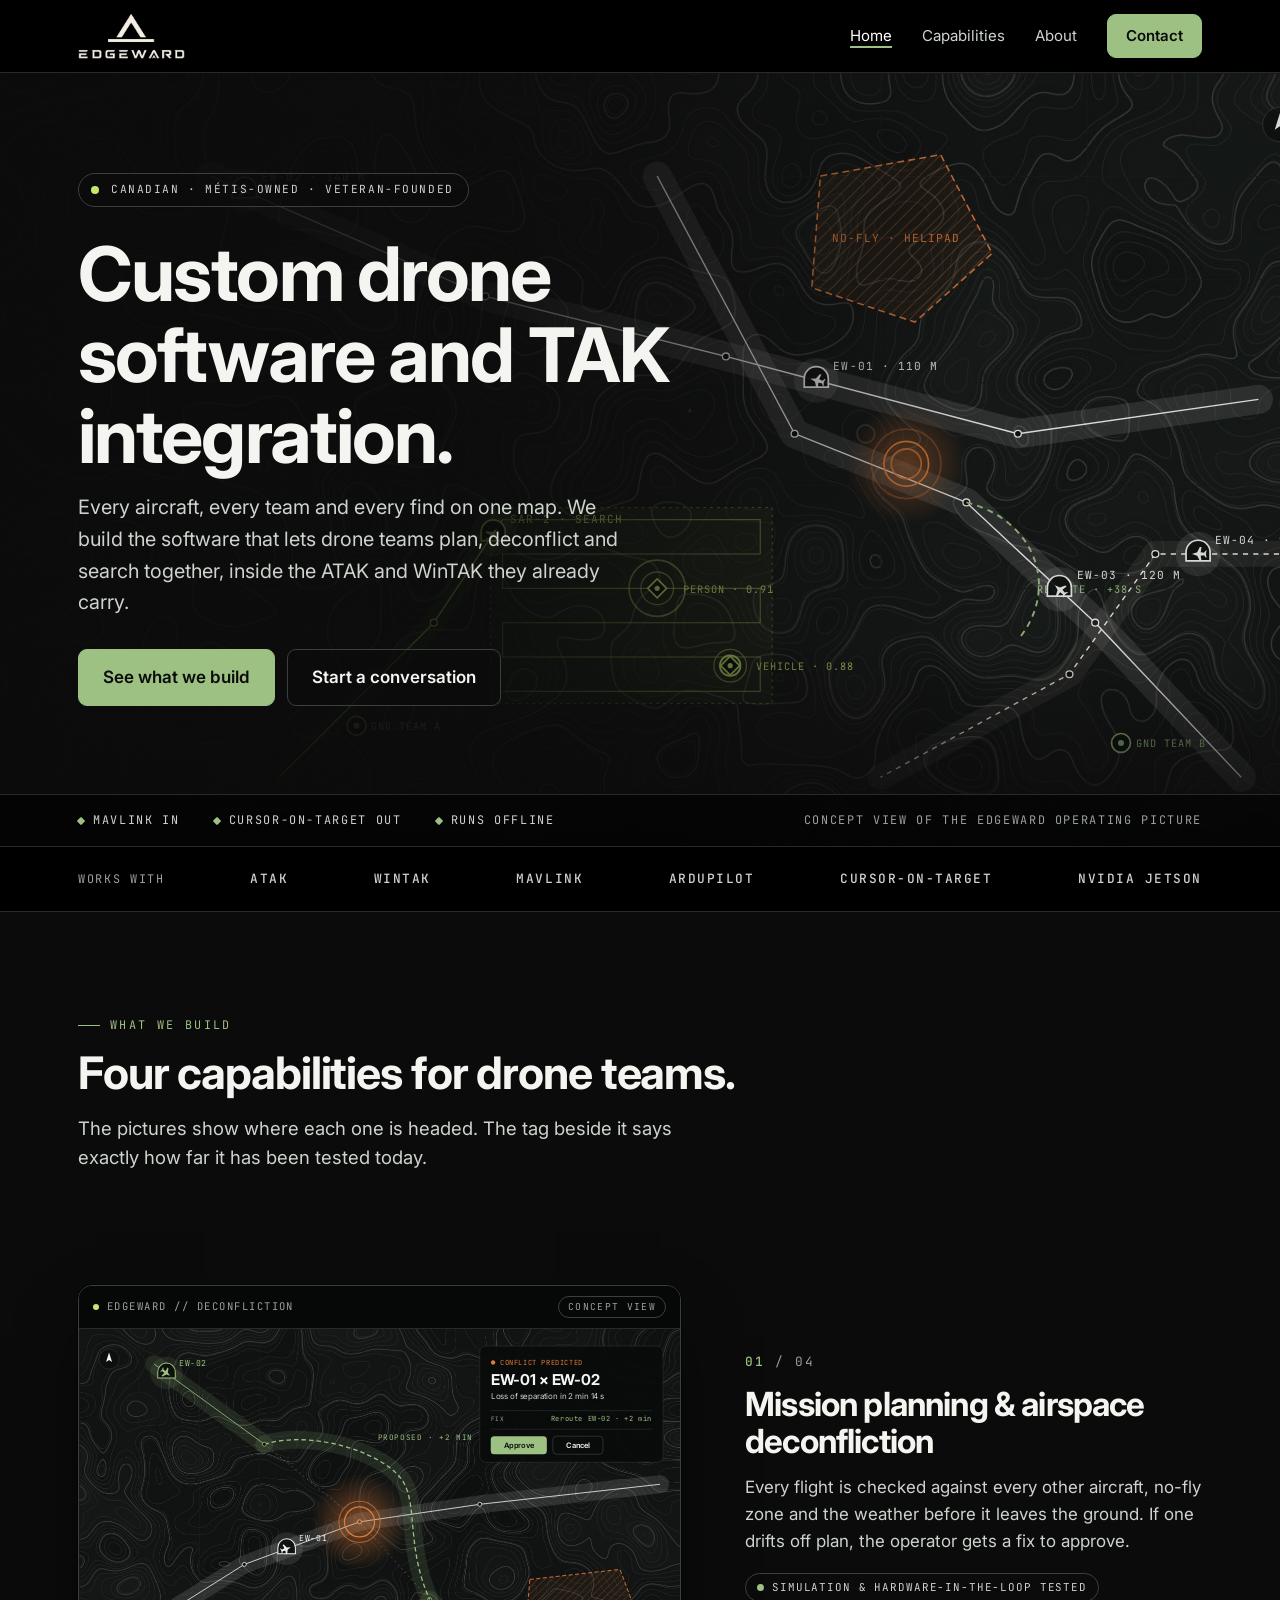
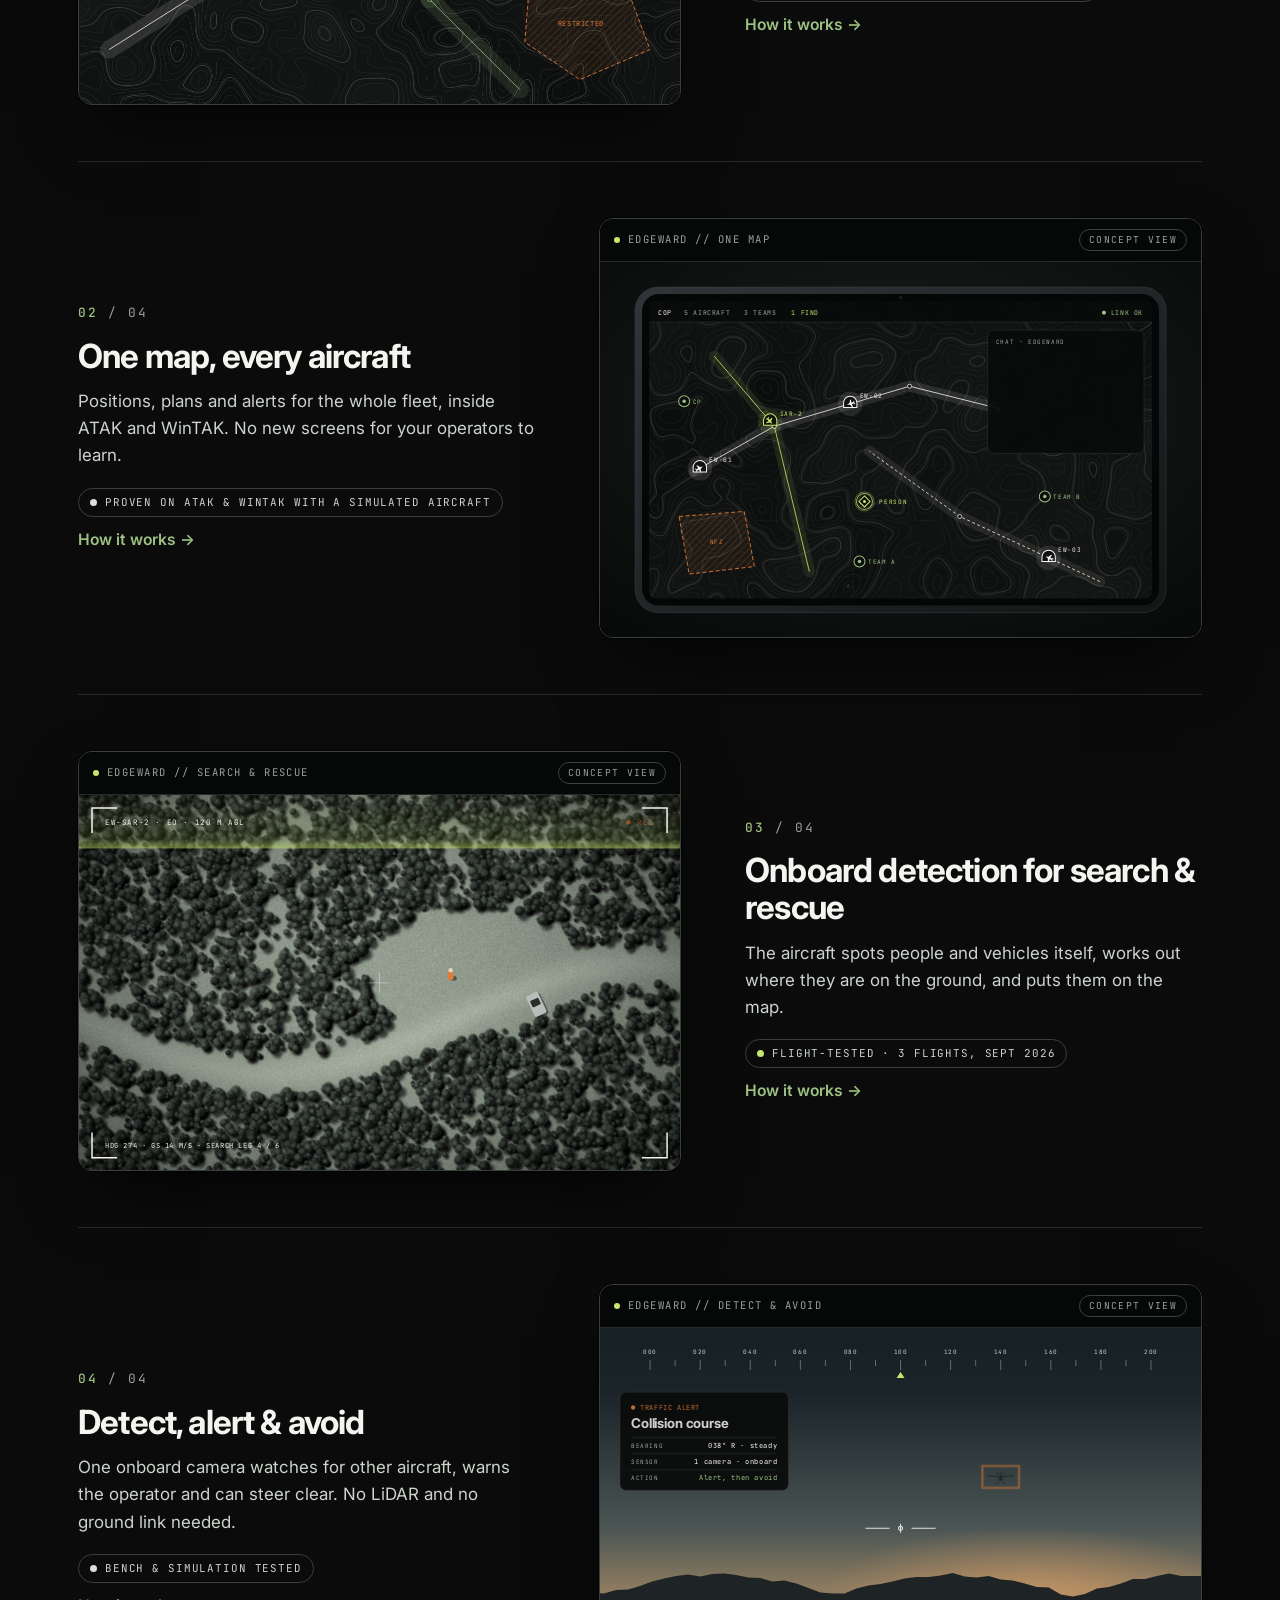
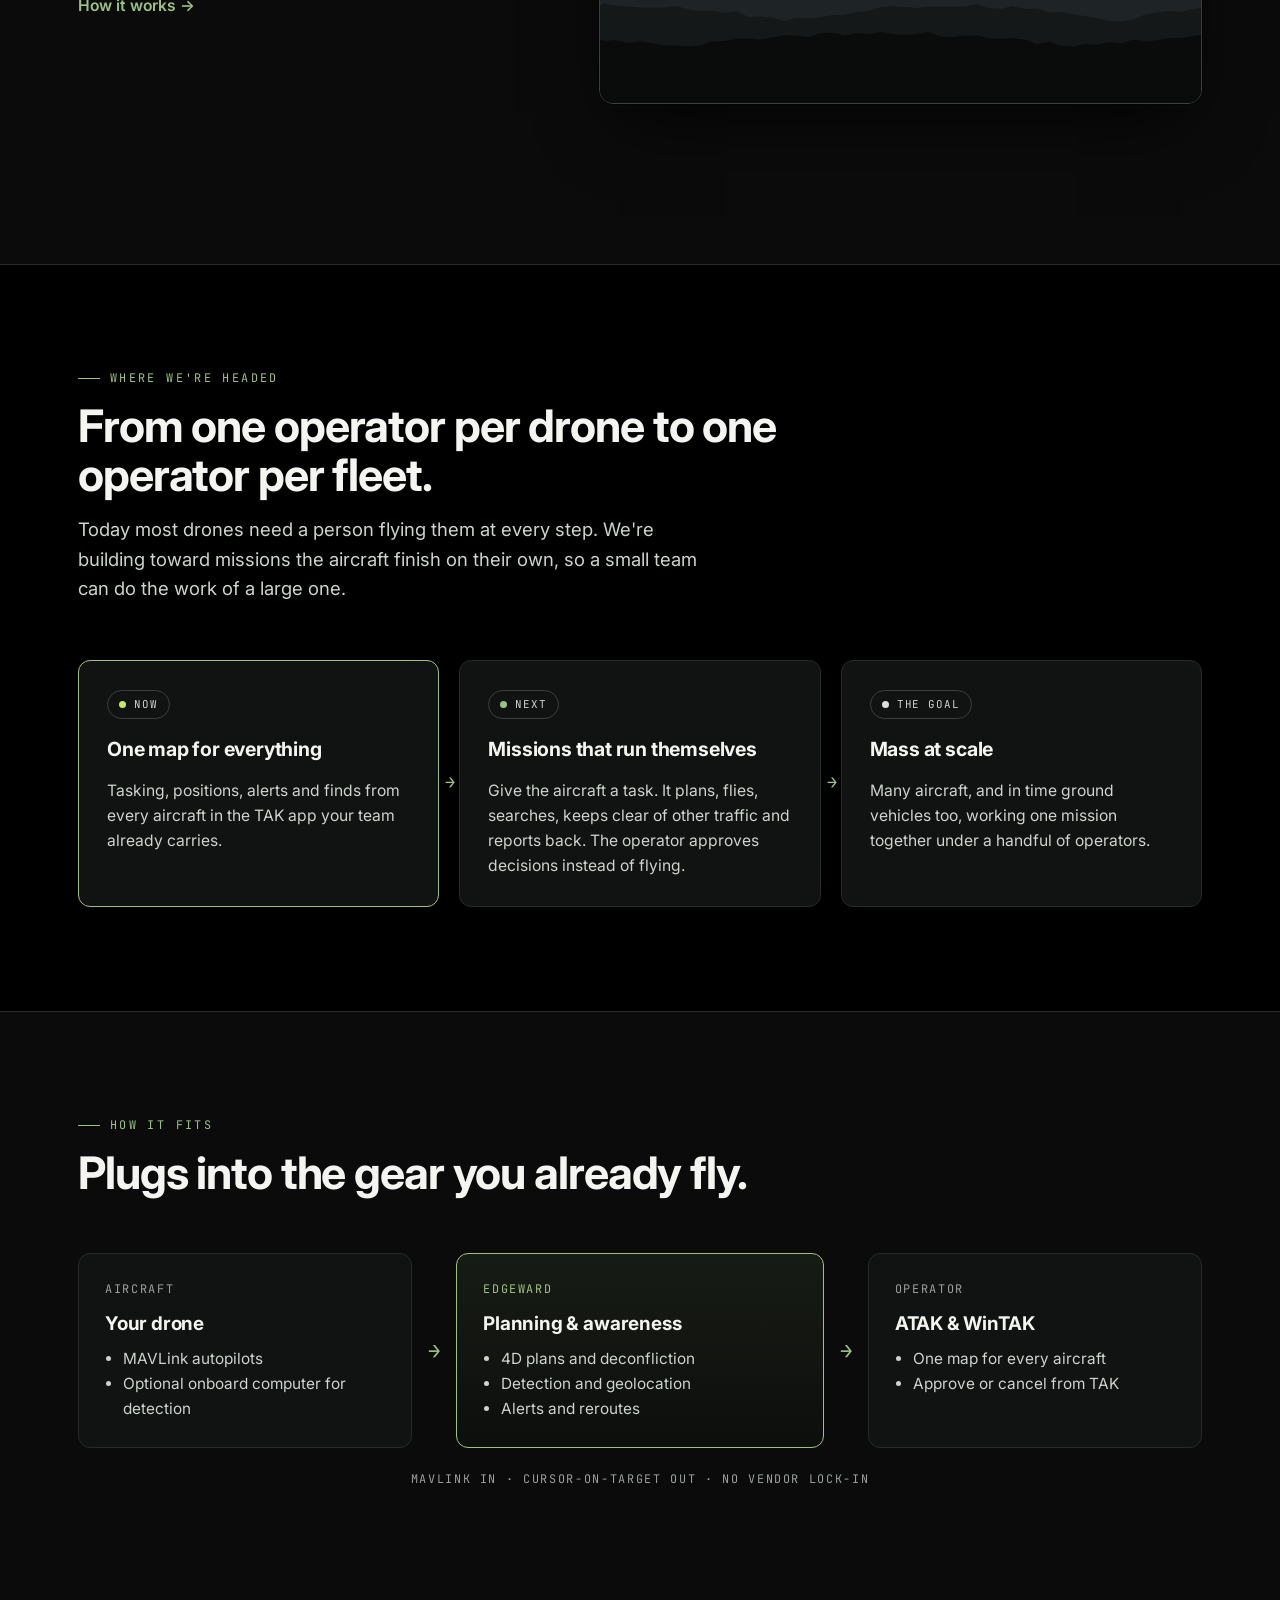
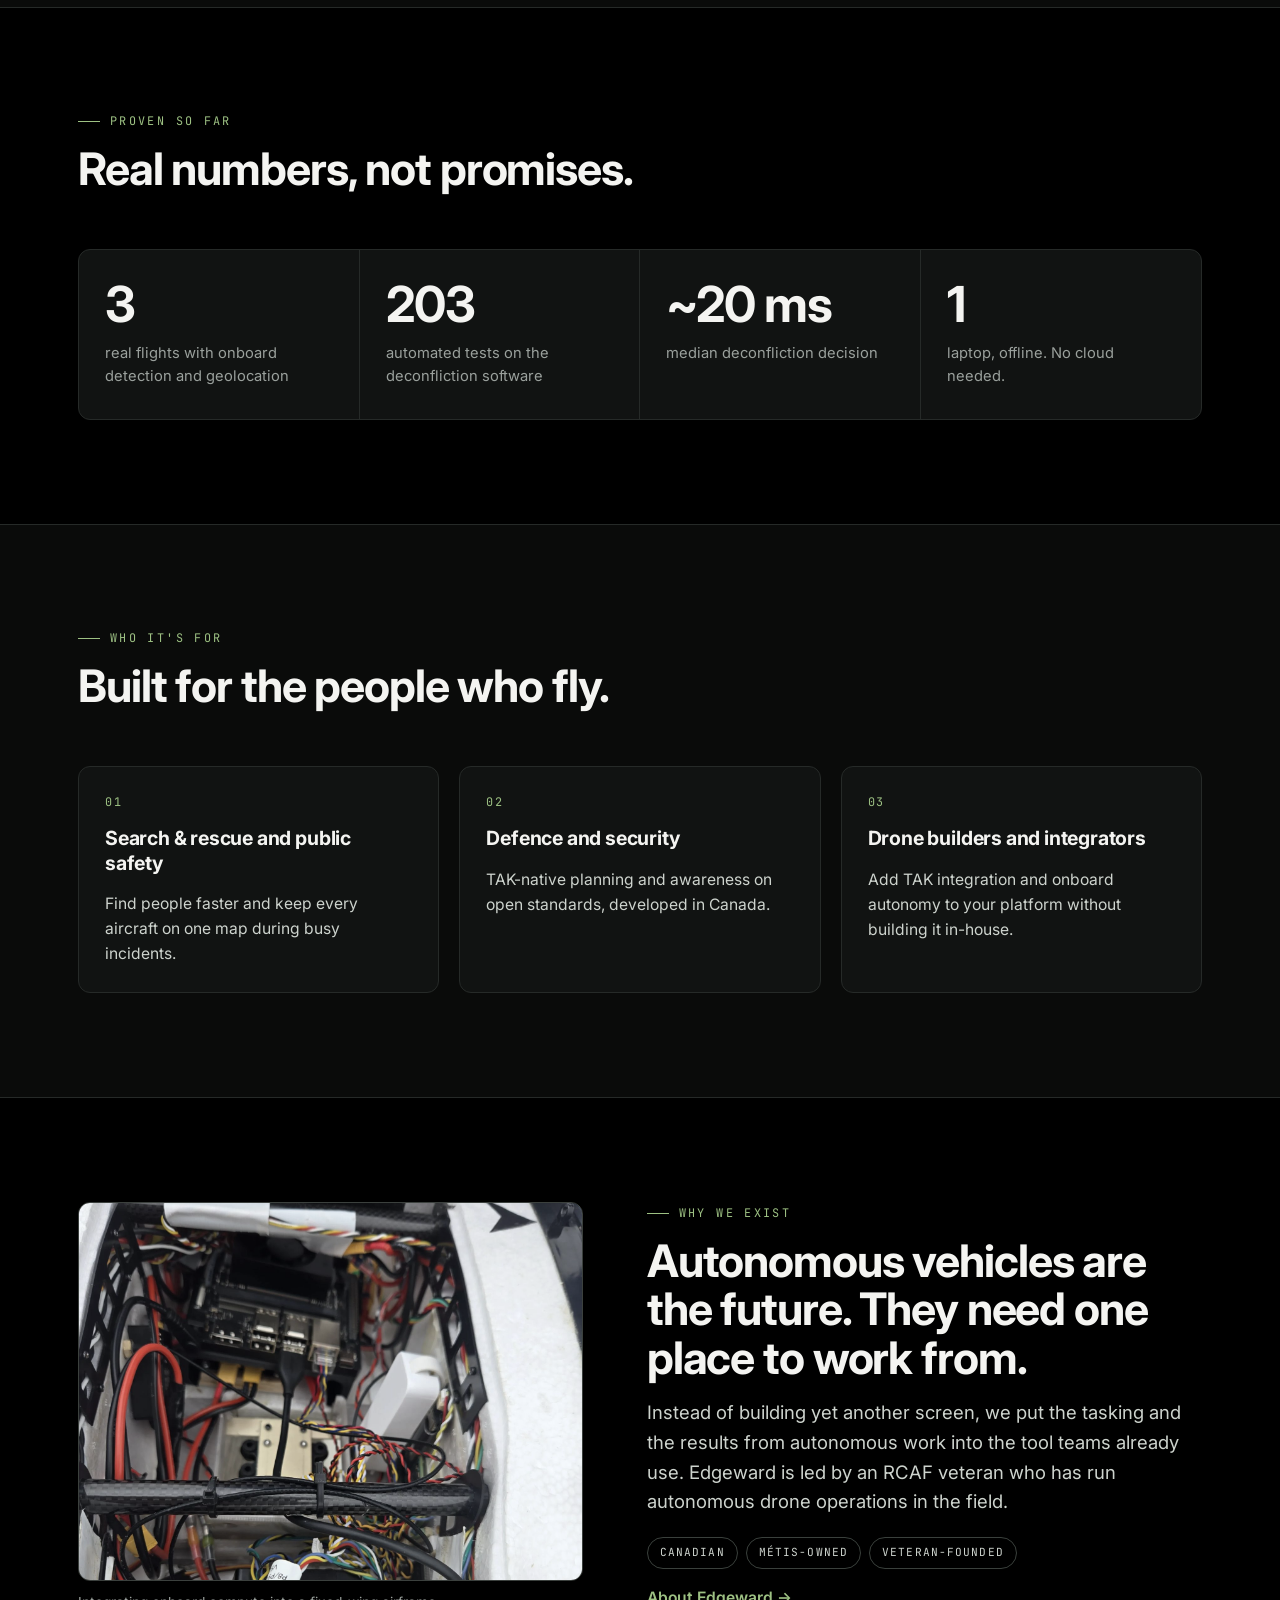
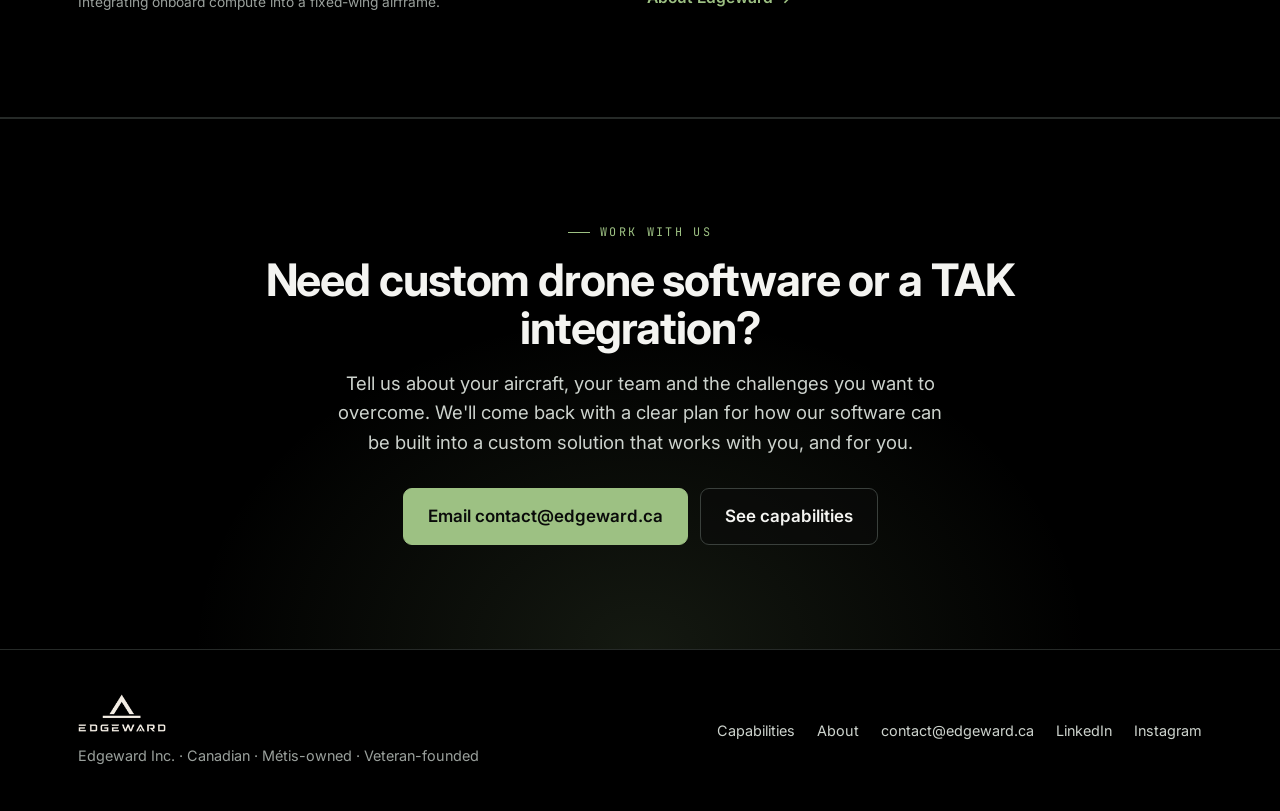
==== index.html @ 80215949 "Warmer call-to-action wording" ====
<!DOCTYPE html>
<html lang="en">
<head>
<meta charset="UTF-8">
<meta name="viewport" content="width=device-width, initial-scale=1.0">
<title>Edgeward | Custom drone software and TAK integration</title>
<meta name="description" content="Edgeward builds custom drone software and TAK integrations: mission planning, airspace deconfliction, one common operating picture, and onboard detection for search and rescue. Canadian, Métis-owned, veteran-founded.">
<meta name="theme-color" content="#000000">
<meta property="og:type" content="website">
<meta property="og:url" content="https://edgeward.ca/">
<meta property="og:title" content="Edgeward | Custom drone software and TAK integration">
<meta property="og:description" content="Edgeward builds custom drone software and TAK integrations: mission planning, airspace deconfliction, one common operating picture, and onboard detection for search and rescue. Canadian, Métis-owned, veteran-founded.">
<meta property="og:image" content="https://edgeward.ca/assets/og-image.png">
<meta property="og:image:width" content="1200">
<meta property="og:image:height" content="630">
<meta property="og:locale" content="en_CA">
<meta name="twitter:card" content="summary_large_image">
<link rel="icon" type="image/svg+xml" href="assets/favicon.svg">
<link rel="icon" type="image/png" sizes="32x32" href="assets/favicon-32.png">
<link rel="apple-touch-icon" href="assets/apple-touch-icon.png">
<link rel="preconnect" href="https://fonts.googleapis.com">
<link rel="preconnect" href="https://fonts.gstatic.com" crossorigin>
<link href="https://fonts.googleapis.com/css2?family=Inter:wght@400;500;600;700&family=JetBrains+Mono:wght@400;500;600&display=swap" rel="stylesheet">
<link rel="stylesheet" href="assets/site.css">
</head>
<body>
<header class="site-head">
  <div class="wrap">
    <a class="brand" href="index.html" aria-label="Edgeward home"><img src="assets/img/logo-wordmark.png" alt="Edgeward" width="107" height="46"></a>
    <button class="menu-btn" aria-label="Menu" aria-expanded="false">Menu</button>
    <nav class="nav">
      <a href="index.html" aria-current="page">Home</a>
      <a href="capabilities.html">Capabilities</a>
      <a href="about.html">About</a>
      <a class="btn" href="contact.html">Contact</a>
    </nav>
  </div>
</header>
<main>
<section class="hero">
  <div class="hero-bg"><svg class="scene hero-map" viewBox="0 0 1600 900" preserveAspectRatio="xMidYMid slice" role="img" aria-label="Concept view of the Edgeward common operating picture: aircraft moving on planned routes, a predicted conflict with a reroute, a no-fly zone, a search pattern and two detections"><defs><pattern id="hh" width="10" height="10" patternUnits="userSpaceOnUse" patternTransform="rotate(45)"><rect width="10" height="10" fill="#E07B39" fill-opacity=".06"/><line x1="0" y1="0" x2="0" y2="10" stroke="#E07B39" stroke-opacity=".35" stroke-width="2"/></pattern><radialGradient id="hg"><stop offset="0" stop-color="#E07B39" stop-opacity=".45"/><stop offset="1" stop-color="#E07B39" stop-opacity="0"/></radialGradient></defs><image href="assets/img/terrain-hero.jpg" width="1600" height="900"/><path d="M1010,120 L1150,95 L1210,210 L1120,290 L1000,250Z" fill="url(#hh)" stroke="#E07B39" stroke-width="1.8" stroke-dasharray="8 5"/><text x="1098.0" y="197.0" font-family="'JetBrains Mono',ui-monospace,Menlo,monospace" font-size="13" fill="#E07B39" letter-spacing="1.2" text-anchor="middle">NO-FLY · HELIPAD</text><rect x="626" y="506" width="328" height="228" fill="#C5E86C" fill-opacity=".05" stroke="#C5E86C" stroke-opacity=".5" stroke-dasharray="3 5"/><path d="M640,520 L940,520 L940,560 L640,560 L640,600 L940,600 L940,640 L640,640 L640,680 L940,680 L940,720 L640,720" fill="none" stroke="#C5E86C" stroke-opacity=".5" stroke-width="1.3"/><path d="M380,820 L560,640 L640,520" fill="none" stroke="#C5E86C" stroke-opacity="0.08" stroke-width="26" stroke-linejoin="round" stroke-linecap="round"/><path d="M380,820 L560,640 L640,520" fill="none" stroke="#C5E86C" stroke-width="1.6" stroke-linejoin="round"/><circle cx="560" cy="640" r="4" fill="#0C0E0D" stroke="#C5E86C" stroke-width="1.5"/><path d="M300,120 L620,260 L900,330 L1240,420 L1520,380" fill="none" stroke="#F4F4F1" stroke-opacity="0.12" stroke-width="34" stroke-linejoin="round" stroke-linecap="round"/><path d="M300,120 L620,260 L900,330 L1240,420 L1520,380" fill="none" stroke="#F4F4F1" stroke-width="1.6" stroke-linejoin="round"/><circle cx="620" cy="260" r="4" fill="#0C0E0D" stroke="#F4F4F1" stroke-width="1.5"/><circle cx="900" cy="330" r="4" fill="#0C0E0D" stroke="#F4F4F1" stroke-width="1.5"/><circle cx="1240" cy="420" r="4" fill="#0C0E0D" stroke="#F4F4F1" stroke-width="1.5"/><path d="M1500,820 L1330,640 L1180,500 L980,420 L820,120" fill="none" stroke="#F4F4F1" stroke-opacity="0.12" stroke-width="34" stroke-linejoin="round" stroke-linecap="round"/><path d="M1500,820 L1330,640 L1180,500 L980,420 L820,120" fill="none" stroke="#F4F4F1" stroke-width="1.6" stroke-linejoin="round"/><circle cx="1330" cy="640" r="4" fill="#0C0E0D" stroke="#F4F4F1" stroke-width="1.5"/><circle cx="1180" cy="500" r="4" fill="#0C0E0D" stroke="#F4F4F1" stroke-width="1.5"/><circle cx="980" cy="420" r="4" fill="#0C0E0D" stroke="#F4F4F1" stroke-width="1.5"/><path d="M1580,560 L1400,560 L1300,700 L1080,820" fill="none" stroke="#F4F4F1" stroke-opacity="0.07" stroke-width="30" stroke-linejoin="round" stroke-linecap="round"/><path d="M1580,560 L1400,560 L1300,700 L1080,820" fill="none" stroke="#F4F4F1" stroke-width="1.6" stroke-dasharray="6 6" stroke-linejoin="round"/><circle cx="1400" cy="560" r="4" fill="#0C0E0D" stroke="#F4F4F1" stroke-width="1.5"/><circle cx="1300" cy="700" r="4" fill="#0C0E0D" stroke="#F4F4F1" stroke-width="1.5"/><circle cx="1110" cy="455" r="70" fill="url(#hg)"/><path d="M1180,500 C1260,520 1290,600 1240,660" fill="none" stroke="#9DC183" stroke-width="2.2" stroke-dasharray="7 6"/><text x="1262" y="606" font-family="'JetBrains Mono',ui-monospace,Menlo,monospace" font-size="12" fill="#9DC183" letter-spacing="1.2">REROUTE · +38 S</text><circle cx="1110" cy="455" r="26" fill="none" stroke="#E07B39" stroke-width="2"/><circle cx="1110" cy="455" r="12" fill="none" stroke="#E07B39" stroke-width="2"><animate attributeName="r" values="12;58" dur="2.4s" begin="0s" repeatCount="indefinite"/><animate attributeName="opacity" values=".9;0" dur="2.4s" begin="0s" repeatCount="indefinite"/></circle><circle cx="1110" cy="455" r="12" fill="none" stroke="#E07B39" stroke-width="2"><animate attributeName="r" values="12;58" dur="2.4s" begin="1.2s" repeatCount="indefinite"/><animate attributeName="opacity" values=".9;0" dur="2.4s" begin="1.2s" repeatCount="indefinite"/></circle><circle cx="820" cy="600" r="12" fill="none" stroke="#C5E86C" stroke-width="2"><animate attributeName="r" values="12;58" dur="2.4s" begin="0.4s" repeatCount="indefinite"/><animate attributeName="opacity" values=".9;0" dur="2.4s" begin="0.4s" repeatCount="indefinite"/></circle><circle cx="905" cy="690" r="12" fill="none" stroke="#C5E86C" stroke-width="2"><animate attributeName="r" values="12;58" dur="2.4s" begin="1.6s" repeatCount="indefinite"/><animate attributeName="opacity" values=".9;0" dur="2.4s" begin="1.6s" repeatCount="indefinite"/></circle><g transform="translate(820,600)"><circle r="19" fill="none" stroke="#C5E86C" stroke-opacity=".5" stroke-width="1.5"/><path d="M0,-11 L11,0 L0,11 L-11,0Z" fill="#0C0E0D" fill-opacity=".92" stroke="#C5E86C" stroke-width="2"/><circle r="3" fill="#C5E86C"/><text x="30" y="5" font-family="'JetBrains Mono',ui-monospace,Menlo,monospace" font-size="12" fill="#C5E86C" letter-spacing="1.2">PERSON · 0.91</text></g><g transform="translate(905,690)"><circle r="19" fill="none" stroke="#C5E86C" stroke-opacity=".5" stroke-width="1.5"/><path d="M0,-11 L11,0 L0,11 L-11,0Z" fill="#0C0E0D" fill-opacity=".92" stroke="#C5E86C" stroke-width="2"/><circle r="3" fill="#C5E86C"/><text x="30" y="5" font-family="'JetBrains Mono',ui-monospace,Menlo,monospace" font-size="12" fill="#C5E86C" letter-spacing="1.2">VEHICLE · 0.88</text></g><g transform="translate(470,760)"><circle r="11" fill="#0C0E0D" fill-opacity=".9" stroke="#9DC183" stroke-width="2"/><circle r="3.5" fill="#9DC183"/><text x="17" y="5" font-family="'JetBrains Mono',ui-monospace,Menlo,monospace" font-size="12" fill="#9DC183" letter-spacing="1.2">GND TEAM A</text></g><g transform="translate(1360,780)"><circle r="11" fill="#0C0E0D" fill-opacity=".9" stroke="#9DC183" stroke-width="2"/><circle r="3.5" fill="#9DC183"/><text x="17" y="5" font-family="'JetBrains Mono',ui-monospace,Menlo,monospace" font-size="12" fill="#9DC183" letter-spacing="1.2">GND TEAM B</text></g><g><animateMotion dur="44s" begin="0s" repeatCount="indefinite" path="M300,120 L620,260 L900,330 L1240,420 L1520,380"/><circle r="26.0" fill="#F4F4F1" opacity=".10"/><path d="M-14.0,8.0 V-2.0 A14.0,14.0 0 0 1 14.0,-2.0 V8.0 Z" fill="#0C0E0D" fill-opacity=".92" stroke="#F4F4F1" stroke-width="2"/><text x="20.0" y="-12.0" font-family="'JetBrains Mono',ui-monospace,Menlo,monospace" font-size="13.0" fill="#F4F4F1" letter-spacing="1.2">EW-02 · 140 M</text></g><g><animateMotion dur="44s" begin="0s" repeatCount="indefinite" path="M300,120 L620,260 L900,330 L1240,420 L1520,380" rotate="auto"/><path transform="rotate(90) scale(1.0) translate(0,1)" d="M0,-8 L2,-2 L8,1 L8,3 L2,2 L1.5,6 L4,8 L4,9 L0,8 L-4,9 L-4,8 L-1.5,6 L-2,2 L-8,3 L-8,1 L-2,-2 Z" fill="#F4F4F1"/></g><g><animateMotion dur="52s" begin="-20s" repeatCount="indefinite" path="M1520,380 L1240,420 L900,330 L620,260 L300,120"/><circle r="26.0" fill="#F4F4F1" opacity=".10"/><path d="M-14.0,8.0 V-2.0 A14.0,14.0 0 0 1 14.0,-2.0 V8.0 Z" fill="#0C0E0D" fill-opacity=".92" stroke="#F4F4F1" stroke-width="2"/><text x="20.0" y="-12.0" font-family="'JetBrains Mono',ui-monospace,Menlo,monospace" font-size="13.0" fill="#F4F4F1" letter-spacing="1.2">EW-01 · 110 M</text></g><g><animateMotion dur="52s" begin="-20s" repeatCount="indefinite" path="M1520,380 L1240,420 L900,330 L620,260 L300,120" rotate="auto"/><path transform="rotate(90) scale(1.0) translate(0,1)" d="M0,-8 L2,-2 L8,1 L8,3 L2,2 L1.5,6 L4,8 L4,9 L0,8 L-4,9 L-4,8 L-1.5,6 L-2,2 L-8,3 L-8,1 L-2,-2 Z" fill="#F4F4F1"/></g><g><animateMotion dur="38s" begin="-10s" repeatCount="indefinite" path="M1500,820 L1330,640 L1180,500 L980,420 L820,120"/><circle r="26.0" fill="#F4F4F1" opacity=".10"/><path d="M-14.0,8.0 V-2.0 A14.0,14.0 0 0 1 14.0,-2.0 V8.0 Z" fill="#0C0E0D" fill-opacity=".92" stroke="#F4F4F1" stroke-width="2"/><text x="20.0" y="-12.0" font-family="'JetBrains Mono',ui-monospace,Menlo,monospace" font-size="13.0" fill="#F4F4F1" letter-spacing="1.2">EW-03 · 120 M</text></g><g><animateMotion dur="38s" begin="-10s" repeatCount="indefinite" path="M1500,820 L1330,640 L1180,500 L980,420 L820,120" rotate="auto"/><path transform="rotate(90) scale(1.0) translate(0,1)" d="M0,-8 L2,-2 L8,1 L8,3 L2,2 L1.5,6 L4,8 L4,9 L0,8 L-4,9 L-4,8 L-1.5,6 L-2,2 L-8,3 L-8,1 L-2,-2 Z" fill="#F4F4F1"/></g><g><animateMotion dur="30s" begin="-5s" repeatCount="indefinite" path="M1580,560 L1400,560 L1300,700 L1080,820"/><circle r="26.0" fill="#F4F4F1" opacity=".10"/><path d="M-14.0,8.0 V-2.0 A14.0,14.0 0 0 1 14.0,-2.0 V8.0 Z" fill="#0C0E0D" fill-opacity=".92" stroke="#F4F4F1" stroke-width="2"/><text x="20.0" y="-12.0" font-family="'JetBrains Mono',ui-monospace,Menlo,monospace" font-size="13.0" fill="#F4F4F1" letter-spacing="1.2">EW-04 · 90 M</text></g><g><animateMotion dur="30s" begin="-5s" repeatCount="indefinite" path="M1580,560 L1400,560 L1300,700 L1080,820" rotate="auto"/><path transform="rotate(90) scale(1.0) translate(0,1)" d="M0,-8 L2,-2 L8,1 L8,3 L2,2 L1.5,6 L4,8 L4,9 L0,8 L-4,9 L-4,8 L-1.5,6 L-2,2 L-8,3 L-8,1 L-2,-2 Z" fill="#F4F4F1"/></g><g><animateMotion dur="60s" begin="-8s" repeatCount="indefinite" path="M380,820 L560,640 L640,520 L940,520 L940,560 L640,560 L640,600 L940,600 L940,640 L640,640 L640,680 L940,680 L940,720 L640,720"/><circle r="26.0" fill="#C5E86C" opacity=".10"/><path d="M-14.0,8.0 V-2.0 A14.0,14.0 0 0 1 14.0,-2.0 V8.0 Z" fill="#0C0E0D" fill-opacity=".92" stroke="#C5E86C" stroke-width="2"/><text x="20.0" y="-12.0" font-family="'JetBrains Mono',ui-monospace,Menlo,monospace" font-size="13.0" fill="#C5E86C" letter-spacing="1.2">SAR-2 · SEARCH</text></g><g><animateMotion dur="60s" begin="-8s" repeatCount="indefinite" path="M380,820 L560,640 L640,520 L940,520 L940,560 L640,560 L640,600 L940,600 L940,640 L640,640 L640,680 L940,680 L940,720 L640,720" rotate="auto"/><path transform="rotate(90) scale(1.0) translate(0,1)" d="M0,-8 L2,-2 L8,1 L8,3 L2,2 L1.5,6 L4,8 L4,9 L0,8 L-4,9 L-4,8 L-1.5,6 L-2,2 L-8,3 L-8,1 L-2,-2 Z" fill="#C5E86C"/></g><g transform="translate(1545,60)"><circle r="20" fill="#0C0E0D" fill-opacity=".7" stroke="#333936"/><path d="M0,-13 L6,6 L0,2 L-6,6Z" fill="#F4F4F1"/></g></svg></div>
  <div class="wrap">
    <div class="tag"><span class="dot"></span><span class="mono">Canadian · Métis-owned · Veteran-founded</span></div>
    <h1>Custom drone software and TAK integration.</h1>
    <p class="lead">Every aircraft, every team and every find on one map. We build the software that lets drone teams plan, deconflict and search together, inside the ATAK and WinTAK they already carry.</p>
    <div class="btns"><a class="btn" href="capabilities.html">See what we build</a><a class="btn ghost" href="contact.html">Start a conversation</a></div>
  </div>
  <div class="hero-foot"><div class="wrap mono"><span>MAVLink in</span><span>Cursor-on-Target out</span><span>Runs offline</span><span class="live">Concept view of the Edgeward operating picture</span></div></div>
</section>

<div class="strip"><div class="wrap"><span class="mono">Works with</span><b>ATAK</b><b>WinTAK</b><b>MAVLink</b><b>ArduPilot</b><b>Cursor-on-Target</b><b>NVIDIA Jetson</b></div></div>

<section>
  <div class="wrap">
    <div class="section-head rv"><p class="eyebrow">What we build</p><h2>Four capabilities for drone teams.</h2><p class="lead">The pictures show where each one is headed. The tag beside it says exactly how far it has been tested today.</p></div>
<div class="show rv"><figure class="screen"><div class="screen-bar"><span class="mono"><i></i>Edgeward // Deconfliction</span><span class="mono cv">Concept view</span></div><svg class="scene" viewBox="0 0 1200 750" preserveAspectRatio="xMidYMid slice" role="img" aria-label="Concept view: two aircraft on conflicting routes; the operator approves a reroute and the second aircraft flies around the conflict"><defs><pattern id="dh" width="10" height="10" patternUnits="userSpaceOnUse" patternTransform="rotate(45)"><rect width="10" height="10" fill="#E07B39" fill-opacity=".06"/><line x1="0" y1="0" x2="0" y2="10" stroke="#E07B39" stroke-opacity=".35" stroke-width="2"/></pattern><radialGradient id="dg"><stop offset="0" stop-color="#E07B39" stop-opacity=".5"/><stop offset="1" stop-color="#E07B39" stop-opacity="0"/></radialGradient></defs><image href="assets/img/terrain-a.jpg" x="0" y="-75" width="1200" height="900"/><path d="M900,500 L1080,480 L1140,640 L1000,700 L890,625Z" fill="url(#dh)" stroke="#E07B39" stroke-width="1.8" stroke-dasharray="8 5"/><text x="1002.0" y="593.0" font-family="'JetBrains Mono',ui-monospace,Menlo,monospace" font-size="14" fill="#E07B39" letter-spacing="1.2" text-anchor="middle">RESTRICTED</text><path d="M60,640 L330,470 L560,385 L800,350 L1160,310" fill="none" stroke="#F4F4F1" stroke-opacity="0.12" stroke-width="36" stroke-linejoin="round" stroke-linecap="round"/><path d="M60,640 L330,470 L560,385 L800,350 L1160,310" fill="none" stroke="#F4F4F1" stroke-width="1.6" stroke-linejoin="round"/><circle cx="330" cy="470" r="4" fill="#0C0E0D" stroke="#F4F4F1" stroke-width="1.5"/><circle cx="560" cy="385" r="4" fill="#0C0E0D" stroke="#F4F4F1" stroke-width="1.5"/><circle cx="800" cy="350" r="4" fill="#0C0E0D" stroke="#F4F4F1" stroke-width="1.5"/><path d="M150,70 L370,230" fill="none" stroke="#9DC183" stroke-opacity="0.12" stroke-width="36" stroke-linejoin="round" stroke-linecap="round"/><path d="M150,70 L370,230" fill="none" stroke="#9DC183" stroke-width="1.6" stroke-linejoin="round"/><path d="M700,540 L880,720" fill="none" stroke="#9DC183" stroke-opacity="0.12" stroke-width="36" stroke-linejoin="round" stroke-linecap="round"/><path d="M700,540 L880,720" fill="none" stroke="#9DC183" stroke-width="1.6" stroke-linejoin="round"/><circle cx="700" cy="540" r="4" fill="#0C0E0D" stroke="#9DC183" stroke-width="1.5"/><path d="M370,230 L560,385 L700,540" fill="none" stroke="#9AA09C" stroke-opacity=".55" stroke-width="1.6" stroke-dasharray="3 7"/><path d="M370,230 C470,200 620,250 650,310 C675,360 655,440 700,540" fill="none" stroke="#9DC183" stroke-opacity=".12" stroke-width="36" stroke-linecap="round"/><path d="M370,230 C470,200 620,250 650,310 C675,360 655,440 700,540" fill="none" stroke="#9DC183" stroke-width="2.6" stroke-dasharray="9 6"/><circle cx="370" cy="230" r="4" fill="#0C0E0D" stroke="#9DC183" stroke-width="1.5"/><g opacity="0"><animate attributeName="opacity" dur="14s" repeatCount="indefinite" values="0;0;1;1;0;0" keyTimes="0;0;0.025;0.315;0.34;1"/><circle cx="560" cy="385" r="95" fill="url(#dg)"/><circle cx="560" cy="385" r="30" fill="none" stroke="#E07B39" stroke-width="2.4"/><circle cx="560" cy="385" r="30" fill="none" stroke="#E07B39" stroke-width="2"><animate attributeName="r" values="30;80" dur="1.8s" begin="0s" repeatCount="indefinite"/><animate attributeName="opacity" values=".9;0" dur="1.8s" begin="0s" repeatCount="indefinite"/></circle></g><g opacity="0"><animate attributeName="opacity" dur="14s" repeatCount="indefinite" values="0;0;1;1;0;0" keyTimes="0;0;0.025;0.24500000000000002;0.27;1"/><text x="596" y="222" font-family="'JetBrains Mono',ui-monospace,Menlo,monospace" font-size="15" fill="#9DC183" letter-spacing="1.2">PROPOSED · +2 MIN</text></g><g opacity="0"><animate attributeName="opacity" dur="14s" repeatCount="indefinite" values="0;0;1;1;0;0" keyTimes="0;0.27;0.29500000000000004;0.975;1;1"/><text x="596" y="222" font-family="'JetBrains Mono',ui-monospace,Menlo,monospace" font-size="15" fill="#C5E86C" letter-spacing="1.2">APPROVED · REROUTING</text></g><g><animateMotion dur="14s" begin="-4.5s" repeatCount="indefinite" path="M60,640 L330,470 L560,385 L800,350 L1160,310"/><circle r="32.5" fill="#F4F4F1" opacity=".10"/><path d="M-17.5,10.0 V-2.5 A17.5,17.5 0 0 1 17.5,-2.5 V10.0 Z" fill="#0C0E0D" fill-opacity=".92" stroke="#F4F4F1" stroke-width="2"/><text x="25.0" y="-15.0" font-family="'JetBrains Mono',ui-monospace,Menlo,monospace" font-size="16.25" fill="#F4F4F1" letter-spacing="1.2">EW-01</text></g><g><animateMotion dur="14s" begin="-4.5s" repeatCount="indefinite" path="M60,640 L330,470 L560,385 L800,350 L1160,310" rotate="auto"/><path transform="rotate(90) scale(1.25) translate(0,1)" d="M0,-8 L2,-2 L8,1 L8,3 L2,2 L1.5,6 L4,8 L4,9 L0,8 L-4,9 L-4,8 L-1.5,6 L-2,2 L-8,3 L-8,1 L-2,-2 Z" fill="#F4F4F1"/></g><g><animateMotion dur="14s" begin="0s" repeatCount="indefinite" path="M150,70 L370,230 C470,200 620,250 650,310 C675,360 655,440 700,540 L880,720"/><circle r="32.5" fill="#9DC183" opacity=".10"/><path d="M-17.5,10.0 V-2.5 A17.5,17.5 0 0 1 17.5,-2.5 V10.0 Z" fill="#0C0E0D" fill-opacity=".92" stroke="#9DC183" stroke-width="2"/><text x="25.0" y="-15.0" font-family="'JetBrains Mono',ui-monospace,Menlo,monospace" font-size="16.25" fill="#9DC183" letter-spacing="1.2">EW-02</text></g><g><animateMotion dur="14s" begin="0s" repeatCount="indefinite" path="M150,70 L370,230 C470,200 620,250 650,310 C675,360 655,440 700,540 L880,720" rotate="auto"/><path transform="rotate(90) scale(1.25) translate(0,1)" d="M0,-8 L2,-2 L8,1 L8,3 L2,2 L1.5,6 L4,8 L4,9 L0,8 L-4,9 L-4,8 L-1.5,6 L-2,2 L-8,3 L-8,1 L-2,-2 Z" fill="#9DC183"/></g><rect x="800" y="34" width="366" height="232" rx="12" fill="rgba(9,11,10,.93)" stroke="#333936"/><g opacity="0"><animate attributeName="opacity" dur="14s" repeatCount="indefinite" values="0;0;1;1;0;0" keyTimes="0;0;0.025;0.24500000000000002;0.27;1"/><text x="822" y="72" font-family="'JetBrains Mono',ui-monospace,Menlo,monospace" font-size="14" fill="#E07B39" letter-spacing="1.2">● CONFLICT PREDICTED</text></g><g opacity="0"><animate attributeName="opacity" dur="14s" repeatCount="indefinite" values="0;0;1;1;0;0" keyTimes="0;0.27;0.29500000000000004;0.975;1;1"/><text x="822" y="72" font-family="'JetBrains Mono',ui-monospace,Menlo,monospace" font-size="14" fill="#C5E86C" letter-spacing="1.2">● REROUTE APPROVED</text></g><text x="822" y="112" font-family="Inter,system-ui,sans-serif" font-size="30" fill="#F4F4F1" letter-spacing="-0.3" font-weight="700">EW-01 × EW-02</text><g opacity="0"><animate attributeName="opacity" dur="14s" repeatCount="indefinite" values="0;0;1;1;0;0" keyTimes="0;0;0.025;0.24500000000000002;0.27;1"/><text x="822" y="140" font-family="Inter,system-ui,sans-serif" font-size="16" fill="#CDD3CD" letter-spacing="-0.3">Loss of separation in 2 min 14 s</text></g><g opacity="0"><animate attributeName="opacity" dur="14s" repeatCount="indefinite" values="0;0;1;1;0;0" keyTimes="0;0.27;0.29500000000000004;0.975;1;1"/><text x="822" y="140" font-family="Inter,system-ui,sans-serif" font-size="16" fill="#CDD3CD" letter-spacing="-0.3">Separation holds at 310 m</text></g><line x1="822" y1="163" x2="1144" y2="163" stroke="#333936"/><text x="822" y="184" font-family="'JetBrains Mono',ui-monospace,Menlo,monospace" font-size="12" fill="#9AA09C" letter-spacing="1.2">FIX</text><text x="1144" y="184" font-family="'JetBrains Mono',ui-monospace,Menlo,monospace" font-size="14" fill="#9DC183" letter-spacing="1.2" text-anchor="end">Reroute EW-02 · +2 min</text><line x1="822" y1="200" x2="1144" y2="200" stroke="#333936"/><rect x="822" y="214" width="112" height="36" rx="7" fill="#9DC183"/><text x="878" y="238" font-family="Inter,system-ui,sans-serif" font-size="15" fill="#0C0E0D" letter-spacing="-0.3" text-anchor="middle" font-weight="600">Approve</text><rect x="822" y="214" width="112" height="36" rx="7" fill="#fff" opacity="0"><animate attributeName="opacity" dur="14s" repeatCount="indefinite" values="0;0;.7;0;0" keyTimes="0;.24;.265;.31;1"/></rect><rect x="946" y="214" width="100" height="36" rx="7" fill="none" stroke="#4A524E"/><text x="996" y="238" font-family="Inter,system-ui,sans-serif" font-size="15" fill="#F4F4F1" letter-spacing="-0.3" text-anchor="middle" font-weight="600">Cancel</text><g transform="translate(60,60)"><circle r="20" fill="#0C0E0D" fill-opacity=".7" stroke="#333936"/><path d="M0,-13 L6,6 L0,2 L-6,6Z" fill="#F4F4F1"/></g></svg></figure><div><span class="num"><b>01</b> / 04</span><h3>Mission planning &amp; airspace deconfliction</h3><p>Every flight is checked against every other aircraft, no-fly zone and the weather before it leaves the ground. If one drifts off plan, the operator gets a fix to approve.</p><div class="chips"><span class="chip sim">Simulation &amp; hardware-in-the-loop tested</span></div><a class="more" href="capabilities.html#deconfliction">How it works →</a></div></div>
<div class="show flip rv"><figure class="screen"><div class="screen-bar"><span class="mono"><i></i>Edgeward // One map</span><span class="mono cv">Concept view</span></div><svg class="scene" viewBox="0 0 1200 750" preserveAspectRatio="xMidYMid slice" role="img" aria-label="Concept view: a rugged tablet showing every aircraft, ground team and find on one TAK map, with alerts arriving in chat"><defs><pattern id="ch" width="10" height="10" patternUnits="userSpaceOnUse" patternTransform="rotate(45)"><rect width="10" height="10" fill="#E07B39" fill-opacity=".06"/><line x1="0" y1="0" x2="0" y2="10" stroke="#E07B39" stroke-opacity=".35" stroke-width="2"/></pattern><radialGradient id="cbg" cx=".5" cy=".4" r=".8"><stop offset="0" stop-color="#1B1F1D"/><stop offset="1" stop-color="#070808"/></radialGradient><linearGradient id="cfr" x1="0" y1="0" x2="1" y2="1"><stop offset="0" stop-color="#30353A"/><stop offset="1" stop-color="#131516"/></linearGradient><clipPath id="ccl"><rect x="98" y="78" width="1004" height="594" rx="14"/></clipPath></defs><rect width="1200" height="750" fill="url(#cbg)"/><rect x="70" y="50" width="1060" height="650" rx="46" fill="url(#cfr)" stroke="#3A4044"/><rect x="84" y="64" width="1032" height="622" rx="34" fill="#050606"/><circle cx="600" cy="71" r="3" fill="#1d2225"/><g clip-path="url(#ccl)"><g transform="translate(98,78)"><image href="assets/img/terrain-b.jpg" x="-150" y="-120" width="1300" height="836"/><path d="M60,430 L190,420 L210,530 L80,545Z" fill="url(#ch)" stroke="#E07B39" stroke-width="1.8" stroke-dasharray="8 5"/><text x="135.0" y="485.25" font-family="'JetBrains Mono',ui-monospace,Menlo,monospace" font-size="12" fill="#E07B39" letter-spacing="1.2" text-anchor="middle">NFZ</text><path d="M130,110 L250,250 L320,540" fill="none" stroke="#C5E86C" stroke-opacity="0.09" stroke-width="22" stroke-linejoin="round" stroke-linecap="round"/><path d="M130,110 L250,250 L320,540" fill="none" stroke="#C5E86C" stroke-width="1.6" stroke-linejoin="round"/><circle cx="250" cy="250" r="4" fill="#0C0E0D" stroke="#C5E86C" stroke-width="1.5"/><path d="M90,340 L250,250 L520,170 L700,215" fill="none" stroke="#F4F4F1" stroke-opacity="0.11" stroke-width="22" stroke-linejoin="round" stroke-linecap="round"/><path d="M90,340 L250,250 L520,170 L700,215" fill="none" stroke="#F4F4F1" stroke-width="1.6" stroke-linejoin="round"/><circle cx="250" cy="250" r="4" fill="#0C0E0D" stroke="#F4F4F1" stroke-width="1.5"/><circle cx="520" cy="170" r="4" fill="#0C0E0D" stroke="#F4F4F1" stroke-width="1.5"/><path d="M900,560 L620,430 L440,300" fill="none" stroke="#F4F4F1" stroke-opacity="0.08" stroke-width="22" stroke-linejoin="round" stroke-linecap="round"/><path d="M900,560 L620,430 L440,300" fill="none" stroke="#F4F4F1" stroke-width="1.6" stroke-dasharray="6 5" stroke-linejoin="round"/><circle cx="620" cy="430" r="4" fill="#0C0E0D" stroke="#F4F4F1" stroke-width="1.5"/><circle cx="430" cy="400" r="10" fill="none" stroke="#C5E86C" stroke-width="2"><animate attributeName="r" values="10;46" dur="2.4s" begin="0s" repeatCount="indefinite"/><animate attributeName="opacity" values=".9;0" dur="2.4s" begin="0s" repeatCount="indefinite"/></circle><g transform="translate(430,400)"><circle r="19" fill="none" stroke="#C5E86C" stroke-opacity=".5" stroke-width="1.5"/><path d="M0,-11 L11,0 L0,11 L-11,0Z" fill="#0C0E0D" fill-opacity=".92" stroke="#C5E86C" stroke-width="2"/><circle r="3" fill="#C5E86C"/><text x="30" y="5" font-family="'JetBrains Mono',ui-monospace,Menlo,monospace" font-size="12" fill="#C5E86C" letter-spacing="1.2">PERSON</text></g><g transform="translate(420,520)"><circle r="11" fill="#0C0E0D" fill-opacity=".9" stroke="#9DC183" stroke-width="2"/><circle r="3.5" fill="#9DC183"/><text x="17" y="5" font-family="'JetBrains Mono',ui-monospace,Menlo,monospace" font-size="12" fill="#9DC183" letter-spacing="1.2">TEAM A</text></g><g transform="translate(790,390)"><circle r="11" fill="#0C0E0D" fill-opacity=".9" stroke="#9DC183" stroke-width="2"/><circle r="3.5" fill="#9DC183"/><text x="17" y="5" font-family="'JetBrains Mono',ui-monospace,Menlo,monospace" font-size="12" fill="#9DC183" letter-spacing="1.2">TEAM B</text></g><g transform="translate(70,200)"><circle r="11" fill="#0C0E0D" fill-opacity=".9" stroke="#9DC183" stroke-width="2"/><circle r="3.5" fill="#9DC183"/><text x="17" y="5" font-family="'JetBrains Mono',ui-monospace,Menlo,monospace" font-size="12" fill="#9DC183" letter-spacing="1.2">CP</text></g><g><animateMotion dur="20s" begin="0s" repeatCount="indefinite" path="M90,340 L250,250 L520,170 L700,215"/><circle r="24.7" fill="#F4F4F1" opacity=".10"/><path d="M-13.299999999999999,7.6 V-1.9 A13.299999999999999,13.299999999999999 0 0 1 13.299999999999999,-1.9 V7.6 Z" fill="#0C0E0D" fill-opacity=".92" stroke="#F4F4F1" stroke-width="2"/><text x="19.0" y="-11.399999999999999" font-family="'JetBrains Mono',ui-monospace,Menlo,monospace" font-size="12.35" fill="#F4F4F1" letter-spacing="1.2">EW-01</text></g><g><animateMotion dur="20s" begin="0s" repeatCount="indefinite" path="M90,340 L250,250 L520,170 L700,215" rotate="auto"/><path transform="rotate(90) scale(0.95) translate(0,1)" d="M0,-8 L2,-2 L8,1 L8,3 L2,2 L1.5,6 L4,8 L4,9 L0,8 L-4,9 L-4,8 L-1.5,6 L-2,2 L-8,3 L-8,1 L-2,-2 Z" fill="#F4F4F1"/></g><g><animateMotion dur="24s" begin="-11s" repeatCount="indefinite" path="M700,215 L520,170 L250,250 L90,340"/><circle r="24.7" fill="#F4F4F1" opacity=".10"/><path d="M-13.299999999999999,7.6 V-1.9 A13.299999999999999,13.299999999999999 0 0 1 13.299999999999999,-1.9 V7.6 Z" fill="#0C0E0D" fill-opacity=".92" stroke="#F4F4F1" stroke-width="2"/><text x="19.0" y="-11.399999999999999" font-family="'JetBrains Mono',ui-monospace,Menlo,monospace" font-size="12.35" fill="#F4F4F1" letter-spacing="1.2">EW-02</text></g><g><animateMotion dur="24s" begin="-11s" repeatCount="indefinite" path="M700,215 L520,170 L250,250 L90,340" rotate="auto"/><path transform="rotate(90) scale(0.95) translate(0,1)" d="M0,-8 L2,-2 L8,1 L8,3 L2,2 L1.5,6 L4,8 L4,9 L0,8 L-4,9 L-4,8 L-1.5,6 L-2,2 L-8,3 L-8,1 L-2,-2 Z" fill="#F4F4F1"/></g><g><animateMotion dur="16s" begin="-3s" repeatCount="indefinite" path="M900,560 L620,430 L440,300"/><circle r="24.7" fill="#F4F4F1" opacity=".10"/><path d="M-13.299999999999999,7.6 V-1.9 A13.299999999999999,13.299999999999999 0 0 1 13.299999999999999,-1.9 V7.6 Z" fill="#0C0E0D" fill-opacity=".92" stroke="#F4F4F1" stroke-width="2"/><text x="19.0" y="-11.399999999999999" font-family="'JetBrains Mono',ui-monospace,Menlo,monospace" font-size="12.35" fill="#F4F4F1" letter-spacing="1.2">EW-03</text></g><g><animateMotion dur="16s" begin="-3s" repeatCount="indefinite" path="M900,560 L620,430 L440,300" rotate="auto"/><path transform="rotate(90) scale(0.95) translate(0,1)" d="M0,-8 L2,-2 L8,1 L8,3 L2,2 L1.5,6 L4,8 L4,9 L0,8 L-4,9 L-4,8 L-1.5,6 L-2,2 L-8,3 L-8,1 L-2,-2 Z" fill="#F4F4F1"/></g><g><animateMotion dur="18s" begin="-6s" repeatCount="indefinite" path="M130,110 L250,250 L320,540"/><circle r="24.7" fill="#C5E86C" opacity=".10"/><path d="M-13.299999999999999,7.6 V-1.9 A13.299999999999999,13.299999999999999 0 0 1 13.299999999999999,-1.9 V7.6 Z" fill="#0C0E0D" fill-opacity=".92" stroke="#C5E86C" stroke-width="2"/><text x="19.0" y="-11.399999999999999" font-family="'JetBrains Mono',ui-monospace,Menlo,monospace" font-size="12.35" fill="#C5E86C" letter-spacing="1.2">SAR-2</text></g><g><animateMotion dur="18s" begin="-6s" repeatCount="indefinite" path="M130,110 L250,250 L320,540" rotate="auto"/><path transform="rotate(90) scale(0.95) translate(0,1)" d="M0,-8 L2,-2 L8,1 L8,3 L2,2 L1.5,6 L4,8 L4,9 L0,8 L-4,9 L-4,8 L-1.5,6 L-2,2 L-8,3 L-8,1 L-2,-2 Z" fill="#C5E86C"/></g><rect width="1004" height="42" fill="rgba(9,11,10,.93)"/><line x1="0" y1="42" x2="1004" y2="42" stroke="#333936"/><text x="18" y="27" font-family="'JetBrains Mono',ui-monospace,Menlo,monospace" font-size="13" fill="#F4F4F1" letter-spacing="1.2">COP</text><text x="70" y="27" font-family="'JetBrains Mono',ui-monospace,Menlo,monospace" font-size="13" fill="#9AA09C" letter-spacing="1.2">5 AIRCRAFT</text><text x="190" y="27" font-family="'JetBrains Mono',ui-monospace,Menlo,monospace" font-size="13" fill="#9AA09C" letter-spacing="1.2">3 TEAMS</text><text x="284" y="27" font-family="'JetBrains Mono',ui-monospace,Menlo,monospace" font-size="13" fill="#C5E86C" letter-spacing="1.2">1 FIND</text><text x="986" y="27" font-family="'JetBrains Mono',ui-monospace,Menlo,monospace" font-size="13" fill="#9DC183" letter-spacing="1.2" text-anchor="end">● LINK OK</text><rect x="676" y="58" width="312" height="246" rx="12" fill="rgba(9,11,10,.93)" stroke="#333936"/><text x="692" y="86" font-family="'JetBrains Mono',ui-monospace,Menlo,monospace" font-size="12" fill="#9AA09C" letter-spacing="1.2">CHAT · EDGEWARD</text><g opacity="0"><animate attributeName="opacity" dur="12s" repeatCount="indefinite" values="0;0;1;1;0;0" keyTimes="0;0.08;0.10500000000000001;0.945;0.97;1"/><rect x="688" y="100" width="288" height="60" rx="10" fill="#1A1D1C"/><text x="700" y="124" font-family="Inter,system-ui,sans-serif" font-size="14" fill="#C5E86C" letter-spacing="-0.3" font-weight="700">SAR-2</text><text x="752" y="124" font-family="Inter,system-ui,sans-serif" font-size="14" fill="#F4F4F1" letter-spacing="-0.3">person detected · 0.91</text><text x="700" y="146" font-family="Inter,system-ui,sans-serif" font-size="14" fill="#CDD3CD" letter-spacing="-0.3">Marker dropped. Team A 420 m.</text></g><g opacity="0"><animate attributeName="opacity" dur="12s" repeatCount="indefinite" values="0;0;1;1;0;0" keyTimes="0;0.3;0.325;0.945;0.97;1"/><rect x="688" y="168" width="288" height="60" rx="10" fill="#1A1D1C"/><text x="700" y="192" font-family="Inter,system-ui,sans-serif" font-size="14" fill="#F4F4F1" letter-spacing="-0.3" font-weight="700">EW-03</text><text x="752" y="192" font-family="Inter,system-ui,sans-serif" font-size="14" fill="#F4F4F1" letter-spacing="-0.3">off plan 134 m</text><text x="700" y="214" font-family="Inter,system-ui,sans-serif" font-size="14" fill="#CDD3CD" letter-spacing="-0.3">Reroute proposed.</text></g><g opacity="0"><animate attributeName="opacity" dur="12s" repeatCount="indefinite" values="0;0;1;1;0;0" keyTimes="0;0.55;0.5750000000000001;0.945;0.97;1"/><rect x="792" y="238" width="184" height="42" rx="10" fill="#9DC183"/><text x="808" y="265" font-family="Inter,system-ui,sans-serif" font-size="14" fill="#0C0E0D" letter-spacing="-0.3" font-weight="700">APPROVE EW-03</text></g></g></g></svg></figure><div><span class="num"><b>02</b> / 04</span><h3>One map, every aircraft</h3><p>Positions, plans and alerts for the whole fleet, inside ATAK and WinTAK. No new screens for your operators to learn.</p><div class="chips"><span class="chip bench">Proven on ATAK &amp; WinTAK with a simulated aircraft</span></div><a class="more" href="capabilities.html#one-map">How it works →</a></div></div>
<div class="show rv"><figure class="screen"><div class="screen-bar"><span class="mono"><i></i>Edgeward // Search &amp; rescue</span><span class="mono cv">Concept view</span></div><svg class="scene" viewBox="0 0 1200 750" preserveAspectRatio="xMidYMid slice" role="img" aria-label="Concept view: the aircraft camera scans a forest clearing, boxes a person and a vehicle, and sends the find with its position to TAK"><defs><linearGradient id="sl" x1="0" y1="0" x2="0" y2="1"><stop offset="0" stop-color="#C5E86C" stop-opacity="0"/><stop offset=".85" stop-color="#C5E86C" stop-opacity=".14"/><stop offset="1" stop-color="#C5E86C" stop-opacity=".5"/></linearGradient></defs><image href="assets/img/aerial-sensor.jpg" x="0" y="-75" width="1200" height="900"/><ellipse cx="747" cy="366" rx="7" ry="5" fill="#000" opacity=".45"/><ellipse cx="742" cy="361" rx="6" ry="9" fill="#E07B39"/><circle cx="742" cy="350" r="4.5" fill="#E9D3BC"/><g transform="rotate(-25 913 418)"><rect x="903" y="399" width="26" height="46" rx="5" fill="#000" opacity=".4"/><rect x="900" y="395" width="26" height="46" rx="5" fill="#B9BEBA"/><rect x="904" y="407" width="18" height="14" rx="2" fill="#2A2E2C"/></g><rect x="0" y="-120" width="1200" height="120" fill="url(#sl)"><animate attributeName="y" values="-120;750" dur="3.4s" repeatCount="indefinite"/></rect><g opacity="0"><animate attributeName="opacity" dur="10s" repeatCount="indefinite" values="0;0;1;1;0;0" keyTimes="0;0.14;0.165;0.945;0.97;1"/><rect x="716" y="331" width="52" height="58" fill="#C5E86C" fill-opacity=".10" stroke="#C5E86C" stroke-opacity=".5"/><path d="M716,346 V331 H731 M753,331 H768 V346 M768,374 V389 H753 M731,389 H716 V374" fill="none" stroke="#C5E86C" stroke-width="3"/><rect x="716" y="303" width="121.4" height="24" fill="#C5E86C"/><text x="725" y="320" font-family="'JetBrains Mono',ui-monospace,Menlo,monospace" font-size="14" fill="#0C0E0D" letter-spacing="1.2" font-weight="600">PERSON 0.91</text></g><g opacity="0"><animate attributeName="opacity" dur="10s" repeatCount="indefinite" values="0;0;1;1;0;0" keyTimes="0;0.3;0.325;0.945;0.97;1"/><rect x="880" y="384" width="66" height="70" fill="#F4F4F1" fill-opacity=".10" stroke="#F4F4F1" stroke-opacity=".5"/><path d="M880,399 V384 H895 M931,384 H946 V399 M946,439 V454 H931 M895,454 H880 V439" fill="none" stroke="#F4F4F1" stroke-width="3"/><rect x="880" y="356" width="130.8" height="24" fill="#F4F4F1"/><text x="889" y="373" font-family="'JetBrains Mono',ui-monospace,Menlo,monospace" font-size="14" fill="#0C0E0D" letter-spacing="1.2" font-weight="600">VEHICLE 0.88</text></g><g stroke="#F4F4F1" stroke-opacity=".55" stroke-width="1.4"><line x1="600" y1="355" x2="600" y2="395"/><line x1="580" y1="375" x2="620" y2="375"/></g><g stroke="#F4F4F1" stroke-width="3" fill="none"><path d="M26,76 V26 H76"/><path d="M1124,26 H1174 V76"/><path d="M1174,674 V724 H1124"/><path d="M76,724 H26 V674"/></g><text x="52" y="60" font-family="'JetBrains Mono',ui-monospace,Menlo,monospace" font-size="15" fill="#F4F4F1" letter-spacing="1.2">EW-SAR-2 · EO · 120 M AGL</text><g><text x="1148" y="60" font-family="'JetBrains Mono',ui-monospace,Menlo,monospace" font-size="15" fill="#E07B39" letter-spacing="1.2" text-anchor="end">● REC</text><animate attributeName="opacity" values="1;.2;1" dur="1.4s" repeatCount="indefinite"/></g><text x="52" y="704" font-family="'JetBrains Mono',ui-monospace,Menlo,monospace" font-size="14" fill="#F4F4F1" letter-spacing="1.2">HDG 274 · GS 14 M/S · SEARCH LEG 4 / 6</text><g opacity="0"><animate attributeName="opacity" dur="10s" repeatCount="indefinite" values="0;0;1;1;0;0" keyTimes="0;0.42;0.445;0.945;0.97;1"/><path d="M768,372 L832,500" stroke="#C5E86C" stroke-opacity=".6" stroke-dasharray="4 5" fill="none"/><rect x="792" y="500" width="372" height="196" rx="12" fill="rgba(9,11,10,.93)" stroke="#333936"/><text x="814" y="536" font-family="'JetBrains Mono',ui-monospace,Menlo,monospace" font-size="14" fill="#C5E86C" letter-spacing="1.2">● FIND #04 · SENT TO TAK</text><text x="814" y="572" font-family="Inter,system-ui,sans-serif" font-size="27" fill="#F4F4F1" letter-spacing="-0.3" font-weight="700">Person detected</text><line x1="814" y1="591" x2="1142" y2="591" stroke="#333936"/><text x="814" y="612" font-family="'JetBrains Mono',ui-monospace,Menlo,monospace" font-size="12" fill="#9AA09C" letter-spacing="1.2">POSITION</text><text x="1142" y="612" font-family="'JetBrains Mono',ui-monospace,Menlo,monospace" font-size="14" fill="#F4F4F1" letter-spacing="1.2" text-anchor="end">53.5412 N 113.9871 W</text><line x1="814" y1="623" x2="1142" y2="623" stroke="#333936"/><text x="814" y="644" font-family="'JetBrains Mono',ui-monospace,Menlo,monospace" font-size="12" fill="#9AA09C" letter-spacing="1.2">CONFIDENCE</text><text x="1142" y="644" font-family="'JetBrains Mono',ui-monospace,Menlo,monospace" font-size="14" fill="#F4F4F1" letter-spacing="1.2" text-anchor="end">0.91</text><line x1="814" y1="655" x2="1142" y2="655" stroke="#333936"/><text x="814" y="676" font-family="'JetBrains Mono',ui-monospace,Menlo,monospace" font-size="12" fill="#9AA09C" letter-spacing="1.2">NEAREST TEAM</text><text x="1142" y="676" font-family="'JetBrains Mono',ui-monospace,Menlo,monospace" font-size="14" fill="#9DC183" letter-spacing="1.2" text-anchor="end">Team A · 420 m</text></g></svg></figure><div><span class="num"><b>03</b> / 04</span><h3>Onboard detection for search &amp; rescue</h3><p>The aircraft spots people and vehicles itself, works out where they are on the ground, and puts them on the map.</p><div class="chips"><span class="chip flight">Flight-tested · 3 flights, Sept 2026</span></div><a class="more" href="capabilities.html#detection">How it works →</a></div></div>
<div class="show flip rv"><figure class="screen"><div class="screen-bar"><span class="mono"><i></i>Edgeward // Detect &amp; avoid</span><span class="mono cv">Concept view</span></div><svg class="scene" viewBox="0 0 1200 750" preserveAspectRatio="xMidYMid slice" role="img" aria-label="Concept view: the onboard camera tracks an approaching aircraft on a constant bearing, alerts, then turns away"><defs><linearGradient id="sky" x1="0" y1="0" x2="0" y2="1"><stop offset="0" stop-color="#0A0F12"/><stop offset=".42" stop-color="#1A2429"/><stop offset=".6" stop-color="#4B5554"/><stop offset=".68" stop-color="#8C7B5F"/><stop offset="1" stop-color="#8C7B5F"/></linearGradient><radialGradient id="sun"><stop offset="0" stop-color="#E9A568" stop-opacity=".6"/><stop offset="1" stop-color="#E9A568" stop-opacity="0"/></radialGradient></defs><g><rect x="-400" y="-500" width="2040" height="1500" fill="url(#sky)"/><ellipse cx="860" cy="545" rx="420" ry="150" fill="url(#sun)"/><path d="M-400,1300 L-400,518 L-376,513 L-352,505 L-328,503 L-304,500 L-280,494 L-256,488 L-232,489 L-208,490 L-184,497 L-160,497 L-136,503 L-112,509 L-88,515 L-64,520 L-40,520 L-16,528 L8,530 L32,523 L56,522 L80,515 L104,506 L128,500 L152,495 L176,492 L200,496 L224,491 L248,490 L272,493 L296,498 L320,499 L344,506 L368,504 L392,510 L416,519 L440,528 L464,530 L488,530 L512,520 L536,514 L560,511 L584,506 L608,500 L632,497 L656,497 L680,494 L704,489 L728,496 L752,498 L776,495 L800,502 L824,504 L848,510 L872,517 L896,518 L920,532 L944,536 L968,531 L992,520 L1016,517 L1040,510 L1064,501 L1088,501 L1112,495 L1136,490 L1160,495 L1184,495 L1208,495 L1232,492 L1256,496 L1280,504 L1304,508 L1328,515 L1352,518 L1376,529 L1400,530 L1424,529 L1448,521 L1472,517 L1496,508 L1520,511 L1544,504 L1568,494 L1592,492 L1616,493 L1640,1300Z" fill="#1E2325"/><path d="M-400,1300 L-400,562 L-376,568 L-352,570 L-328,578 L-304,582 L-280,584 L-256,587 L-232,581 L-208,572 L-184,574 L-160,574 L-136,571 L-112,567 L-88,558 L-64,560 L-40,559 L-16,559 L8,550 L32,554 L56,556 L80,558 L104,558 L128,558 L152,555 L176,562 L200,565 L224,564 L248,569 L272,565 L296,577 L320,576 L344,578 L368,585 L392,579 L416,580 L440,578 L464,573 L488,573 L512,567 L536,565 L560,557 L584,555 L608,557 L632,559 L656,556 L680,556 L704,556 L728,556 L752,551 L776,559 L800,561 L824,555 L848,561 L872,560 L896,568 L920,567 L944,572 L968,575 L992,579 L1016,585 L1040,586 L1064,582 L1088,572 L1112,568 L1136,565 L1160,567 L1184,561 L1208,558 L1232,557 L1256,554 L1280,555 L1304,553 L1328,552 L1352,556 L1376,550 L1400,551 L1424,560 L1448,553 L1472,555 L1496,560 L1520,569 L1544,564 L1568,574 L1592,570 L1616,576 L1640,1300Z" fill="#141819"/><path d="M-400,1300 L-400,617 L-376,615 L-352,610 L-328,610 L-304,608 L-280,606 L-256,612 L-232,614 L-208,606 L-184,615 L-160,608 L-136,616 L-112,611 L-88,613 L-64,614 L-40,618 L-16,617 L8,625 L32,623 L56,629 L80,626 L104,629 L128,634 L152,634 L176,636 L200,634 L224,626 L248,625 L272,620 L296,620 L320,622 L344,618 L368,613 L392,614 L416,617 L440,609 L464,608 L488,614 L512,609 L536,611 L560,607 L584,611 L608,613 L632,611 L656,607 L680,616 L704,617 L728,614 L752,614 L776,619 L800,621 L824,619 L848,622 L872,631 L896,626 L920,634 L944,636 L968,631 L992,633 L1016,627 L1040,630 L1064,622 L1088,626 L1112,624 L1136,619 L1160,619 L1184,615 L1208,611 L1232,611 L1256,616 L1280,613 L1304,610 L1328,610 L1352,608 L1376,610 L1400,614 L1424,612 L1448,608 L1472,613 L1496,610 L1520,610 L1544,614 L1568,615 L1592,618 L1616,622 L1640,1300Z" fill="#0A0C0C"/><animateTransform attributeName="transform" type="rotate" dur="12s" repeatCount="indefinite" values="0 600 400;0 600 400;9 600 400;9 600 400;0 600 400" keyTimes="0;.5;.6;.86;1" calcMode="spline" keySplines="0 0 1 1;.4 0 .2 1;0 0 1 1;.4 0 .2 1"/></g><g opacity="0"><animate attributeName="opacity" dur="12s" repeatCount="indefinite" values="0;0;1;1;0;0" keyTimes="0;0.01;0.035;0.815;0.84;1"/><g><animateTransform attributeName="transform" type="translate" dur="12s" repeatCount="indefinite" values="800,300;800,300;1520,410;1520,410" keyTimes="0;.5;.8;1" calcMode="spline" keySplines="0 0 1 1;.4 0 .6 1;0 0 1 1"/><g><animateTransform attributeName="transform" type="scale" dur="12s" repeatCount="indefinite" values=".4;1.25;1.25" keyTimes="0;.5;1"/><g fill="#07090A"><rect x="-62" y="-13" width="124" height="5" rx="2"/><ellipse cx="0" cy="0" rx="9" ry="11"/><rect x="-1.6" y="-34" width="3.2" height="24"/><rect x="-23" y="-24" width="46" height="2.6" rx="1"/><path d="M-30,-9 L-7,5 L-5,3 L-28,-10Z M30,-9 L7,5 L5,3 L28,-10Z"/><path d="M-6,8 L-15,21 L-13,22 L-4,9Z M6,8 L15,21 L13,22 L4,9Z"/><circle cx="-15" cy="22" r="3.2"/><circle cx="15" cy="22" r="3.2"/></g><circle r="13" fill="none" stroke="#07090A" stroke-opacity=".35" stroke-width="1.5"/><rect x="-84" y="-56" width="168" height="100" fill="none" stroke="#E07B39" stroke-width="2.5" vector-effect="non-scaling-stroke"/></g><g opacity="0"><animate attributeName="opacity" dur="12s" repeatCount="indefinite" values="0;0;1;1;0;0" keyTimes="0;0;0.01;0.16;0.17;1"/><rect x="-106" y="-112" width="250" height="28" fill="#E07B39"/><text x="-94" y="-92" font-family="'JetBrains Mono',ui-monospace,Menlo,monospace" font-size="15" fill="#0C0E0D" letter-spacing="1.2" font-weight="600">INTRUDER · TCPA 18 S</text></g><g opacity="0"><animate attributeName="opacity" dur="12s" repeatCount="indefinite" values="0;0;1;1;0;0" keyTimes="0;0.17;0.18000000000000002;0.33;0.34;1"/><rect x="-106" y="-112" width="250" height="28" fill="#E07B39"/><text x="-94" y="-92" font-family="'JetBrains Mono',ui-monospace,Menlo,monospace" font-size="15" fill="#0C0E0D" letter-spacing="1.2" font-weight="600">INTRUDER · TCPA 12 S</text></g><g opacity="0"><animate attributeName="opacity" dur="12s" repeatCount="indefinite" values="0;0;1;1;0;0" keyTimes="0;0.34;0.35000000000000003;0.49;0.5;1"/><rect x="-106" y="-112" width="250" height="28" fill="#E07B39"/><text x="-94" y="-92" font-family="'JetBrains Mono',ui-monospace,Menlo,monospace" font-size="15" fill="#0C0E0D" letter-spacing="1.2" font-weight="600">INTRUDER · TCPA 7 S</text></g><g opacity="0"><animate attributeName="opacity" dur="12s" repeatCount="indefinite" values="0;0;1;1;0;0" keyTimes="0;0.5;0.51;0.83;0.84;1"/><rect x="-106" y="-112" width="250" height="28" fill="#E07B39"/><text x="-94" y="-92" font-family="'JetBrains Mono',ui-monospace,Menlo,monospace" font-size="15" fill="#0C0E0D" letter-spacing="1.2" font-weight="600">AVOIDING · TURN LEFT</text></g></g></g><g transform="translate(600,400)" stroke="#F4F4F1" stroke-width="2" fill="none" opacity=".9"><path d="M-70,0 H-22 M22,0 H70 M0,-9 V9"/><circle r="4"/></g><line x1="100" y1="64" x2="100" y2="84" stroke="#F4F4F1" stroke-opacity=".7"/><text x="100" y="52" font-family="'JetBrains Mono',ui-monospace,Menlo,monospace" font-size="12" fill="#F4F4F1" letter-spacing="1.2" text-anchor="middle" opacity=".8">000</text><line x1="150" y1="64" x2="150" y2="76" stroke="#F4F4F1" stroke-opacity=".7"/><line x1="200" y1="64" x2="200" y2="84" stroke="#F4F4F1" stroke-opacity=".7"/><text x="200" y="52" font-family="'JetBrains Mono',ui-monospace,Menlo,monospace" font-size="12" fill="#F4F4F1" letter-spacing="1.2" text-anchor="middle" opacity=".8">020</text><line x1="250" y1="64" x2="250" y2="76" stroke="#F4F4F1" stroke-opacity=".7"/><line x1="300" y1="64" x2="300" y2="84" stroke="#F4F4F1" stroke-opacity=".7"/><text x="300" y="52" font-family="'JetBrains Mono',ui-monospace,Menlo,monospace" font-size="12" fill="#F4F4F1" letter-spacing="1.2" text-anchor="middle" opacity=".8">040</text><line x1="350" y1="64" x2="350" y2="76" stroke="#F4F4F1" stroke-opacity=".7"/><line x1="400" y1="64" x2="400" y2="84" stroke="#F4F4F1" stroke-opacity=".7"/><text x="400" y="52" font-family="'JetBrains Mono',ui-monospace,Menlo,monospace" font-size="12" fill="#F4F4F1" letter-spacing="1.2" text-anchor="middle" opacity=".8">060</text><line x1="450" y1="64" x2="450" y2="76" stroke="#F4F4F1" stroke-opacity=".7"/><line x1="500" y1="64" x2="500" y2="84" stroke="#F4F4F1" stroke-opacity=".7"/><text x="500" y="52" font-family="'JetBrains Mono',ui-monospace,Menlo,monospace" font-size="12" fill="#F4F4F1" letter-spacing="1.2" text-anchor="middle" opacity=".8">080</text><line x1="550" y1="64" x2="550" y2="76" stroke="#F4F4F1" stroke-opacity=".7"/><line x1="600" y1="64" x2="600" y2="84" stroke="#F4F4F1" stroke-opacity=".7"/><text x="600" y="52" font-family="'JetBrains Mono',ui-monospace,Menlo,monospace" font-size="12" fill="#F4F4F1" letter-spacing="1.2" text-anchor="middle" opacity=".8">100</text><line x1="650" y1="64" x2="650" y2="76" stroke="#F4F4F1" stroke-opacity=".7"/><line x1="700" y1="64" x2="700" y2="84" stroke="#F4F4F1" stroke-opacity=".7"/><text x="700" y="52" font-family="'JetBrains Mono',ui-monospace,Menlo,monospace" font-size="12" fill="#F4F4F1" letter-spacing="1.2" text-anchor="middle" opacity=".8">120</text><line x1="750" y1="64" x2="750" y2="76" stroke="#F4F4F1" stroke-opacity=".7"/><line x1="800" y1="64" x2="800" y2="84" stroke="#F4F4F1" stroke-opacity=".7"/><text x="800" y="52" font-family="'JetBrains Mono',ui-monospace,Menlo,monospace" font-size="12" fill="#F4F4F1" letter-spacing="1.2" text-anchor="middle" opacity=".8">140</text><line x1="850" y1="64" x2="850" y2="76" stroke="#F4F4F1" stroke-opacity=".7"/><line x1="900" y1="64" x2="900" y2="84" stroke="#F4F4F1" stroke-opacity=".7"/><text x="900" y="52" font-family="'JetBrains Mono',ui-monospace,Menlo,monospace" font-size="12" fill="#F4F4F1" letter-spacing="1.2" text-anchor="middle" opacity=".8">160</text><line x1="950" y1="64" x2="950" y2="76" stroke="#F4F4F1" stroke-opacity=".7"/><line x1="1000" y1="64" x2="1000" y2="84" stroke="#F4F4F1" stroke-opacity=".7"/><text x="1000" y="52" font-family="'JetBrains Mono',ui-monospace,Menlo,monospace" font-size="12" fill="#F4F4F1" letter-spacing="1.2" text-anchor="middle" opacity=".8">180</text><line x1="1050" y1="64" x2="1050" y2="76" stroke="#F4F4F1" stroke-opacity=".7"/><line x1="1100" y1="64" x2="1100" y2="84" stroke="#F4F4F1" stroke-opacity=".7"/><text x="1100" y="52" font-family="'JetBrains Mono',ui-monospace,Menlo,monospace" font-size="12" fill="#F4F4F1" letter-spacing="1.2" text-anchor="middle" opacity=".8">200</text><path d="M600,88 l-8,12 h16z" fill="#C5E86C"/><g opacity="0"><animate attributeName="opacity" dur="12s" repeatCount="indefinite" values="0;0;1;1;0;0" keyTimes="0;0.42;0.445;0.815;0.84;1"/><path d="M600,440 C540,462 430,462 330,424" fill="none" stroke="#9DC183" stroke-width="3" stroke-dasharray="10 8"/><path d="M322,420 l20,-6 l-6,16z" fill="#9DC183"/><text x="330" y="396" font-family="'JetBrains Mono',ui-monospace,Menlo,monospace" font-size="15" fill="#9DC183" letter-spacing="1.2">AVOID · TURN LEFT 30°</text></g><rect x="40" y="128" width="336" height="196" rx="12" fill="rgba(9,11,10,.93)" stroke="#333936"/><g opacity="0"><animate attributeName="opacity" dur="12s" repeatCount="indefinite" values="0;0;1;1;0;0" keyTimes="0;0;0.025;0.815;0.84;1"/><text x="62" y="164" font-family="'JetBrains Mono',ui-monospace,Menlo,monospace" font-size="14" fill="#E07B39" letter-spacing="1.2">● TRAFFIC ALERT</text><text x="62" y="200" font-family="Inter,system-ui,sans-serif" font-size="27" fill="#F4F4F1" letter-spacing="-0.3" font-weight="700">Collision course</text></g><g opacity="0"><animate attributeName="opacity" dur="12s" repeatCount="indefinite" values="0;0;1;1;0;0" keyTimes="0;0.84;0.865;0.975;1;1"/><text x="62" y="164" font-family="'JetBrains Mono',ui-monospace,Menlo,monospace" font-size="14" fill="#C5E86C" letter-spacing="1.2">● CLEAR OF TRAFFIC</text><text x="62" y="200" font-family="Inter,system-ui,sans-serif" font-size="27" fill="#F4F4F1" letter-spacing="-0.3" font-weight="700">Traffic avoided</text></g><line x1="62" y1="219" x2="354" y2="219" stroke="#333936"/><text x="62" y="240" font-family="'JetBrains Mono',ui-monospace,Menlo,monospace" font-size="12" fill="#9AA09C" letter-spacing="1.2">BEARING</text><text x="354" y="240" font-family="'JetBrains Mono',ui-monospace,Menlo,monospace" font-size="14" fill="#F4F4F1" letter-spacing="1.2" text-anchor="end">038° R · steady</text><line x1="62" y1="251" x2="354" y2="251" stroke="#333936"/><text x="62" y="272" font-family="'JetBrains Mono',ui-monospace,Menlo,monospace" font-size="12" fill="#9AA09C" letter-spacing="1.2">SENSOR</text><text x="354" y="272" font-family="'JetBrains Mono',ui-monospace,Menlo,monospace" font-size="14" fill="#F4F4F1" letter-spacing="1.2" text-anchor="end">1 camera · onboard</text><line x1="62" y1="283" x2="354" y2="283" stroke="#333936"/><text x="62" y="304" font-family="'JetBrains Mono',ui-monospace,Menlo,monospace" font-size="12" fill="#9AA09C" letter-spacing="1.2">ACTION</text><text x="354" y="304" font-family="'JetBrains Mono',ui-monospace,Menlo,monospace" font-size="14" fill="#9DC183" letter-spacing="1.2" text-anchor="end">Alert, then avoid</text></svg></figure><div><span class="num"><b>04</b> / 04</span><h3>Detect, alert &amp; avoid</h3><p>One onboard camera watches for other aircraft, warns the operator and can steer clear. No LiDAR and no ground link needed.</p><div class="chips"><span class="chip bench">Bench &amp; simulation tested</span></div><a class="more" href="capabilities.html#daa">How it works →</a></div></div>
  </div>
</section>

<section class="alt">
  <div class="wrap">
    <div class="section-head rv"><p class="eyebrow">Where we're headed</p><h2>From one operator per drone to one operator per fleet.</h2><p class="lead">Today most drones need a person flying them at every step. We're building toward missions the aircraft finish on their own, so a small team can do the work of a large one.</p></div>
    <div class="road rv">
      <div><span class="chip flight">Now</span><h3>One map for everything</h3><p>Tasking, positions, alerts and finds from every aircraft in the TAK app your team already carries.</p></div>
      <div><span class="chip sim">Next</span><h3>Missions that run themselves</h3><p>Give the aircraft a task. It plans, flies, searches, keeps clear of other traffic and reports back. The operator approves decisions instead of flying.</p></div>
      <div><span class="chip bench">The goal</span><h3>Mass at scale</h3><p>Many aircraft, and in time ground vehicles too, working one mission together under a handful of operators.</p></div>
    </div>
  </div>
</section>

<section>
  <div class="wrap">
    <div class="section-head rv"><p class="eyebrow">How it fits</p><h2>Plugs into the gear you already fly.</h2></div>
    <div class="flow rv">
      <div class="node"><span class="mono">Aircraft</span><strong>Your drone</strong><ul><li>MAVLink autopilots</li><li>Optional onboard computer for detection</li></ul></div>
      <div class="arrow" aria-hidden="true">→</div>
      <div class="node core"><span class="mono">Edgeward</span><strong>Planning &amp; awareness</strong><ul><li>4D plans and deconfliction</li><li>Detection and geolocation</li><li>Alerts and reroutes</li></ul></div>
      <div class="arrow" aria-hidden="true">→</div>
      <div class="node"><span class="mono">Operator</span><strong>ATAK &amp; WinTAK</strong><ul><li>One map for every aircraft</li><li>Approve or cancel from TAK</li></ul></div>
    </div>
    <p class="flow-note mono">MAVLink in · Cursor-on-Target out · No vendor lock-in</p>
  </div>
</section>

<section class="alt">
  <div class="wrap">
    <div class="section-head rv"><p class="eyebrow">Proven so far</p><h2>Real numbers, not promises.</h2></div>
    <div class="stats rv">
      <div class="stat"><b>3</b><span>real flights with onboard detection and geolocation</span></div>
      <div class="stat"><b>203</b><span>automated tests on the deconfliction software</span></div>
      <div class="stat"><b>~20 ms</b><span>median deconfliction decision</span></div>
      <div class="stat"><b>1</b><span>laptop, offline. No cloud needed.</span></div>
    </div>
  </div>
</section>

<section>
  <div class="wrap">
    <div class="section-head rv"><p class="eyebrow">Who it's for</p><h2>Built for the people who fly.</h2></div>
    <div class="who rv">
      <div><span class="mono">01</span><h3>Search &amp; rescue and public safety</h3><p>Find people faster and keep every aircraft on one map during busy incidents.</p></div>
      <div><span class="mono">02</span><h3>Defence and security</h3><p>TAK-native planning and awareness on open standards, developed in Canada.</p></div>
      <div><span class="mono">03</span><h3>Drone builders and integrators</h3><p>Add TAK integration and onboard autonomy to your platform without building it in-house.</p></div>
    </div>
  </div>
</section>

<section class="alt">
  <div class="wrap founder">
    <figure class="media rv"><img src="assets/img/airframe-integration.jpg" alt="Onboard computer and wiring integrated into a fixed-wing airframe" loading="lazy"><figcaption>Integrating onboard compute into a fixed-wing airframe.</figcaption></figure>
    <div class="rv">
      <p class="eyebrow">Why we exist</p>
      <h2>Autonomous vehicles are the future. They need one place to work from.</h2>
      <p class="lead">Instead of building yet another screen, we put the tasking and the results from autonomous work into the tool teams already use. Edgeward is led by an RCAF veteran who has run autonomous drone operations in the field.</p>
      <div class="badges"><span>Canadian</span><span>Métis-owned</span><span>Veteran-founded</span></div>
      <a class="more" href="about.html">About Edgeward →</a>
    </div>
  </div>
</section>
<section class="cta">
  <div class="wrap rv">
    <p class="eyebrow">Work with us</p>
    <h2>Need custom drone software or a TAK integration?</h2>
    <p class="lead">Tell us about your aircraft, your team and the challenges you want to overcome. We'll come back with a clear plan for how our software can be built into a custom solution that works with you, and for you.</p>
    <div class="btns"><a class="btn" href="mailto:contact@edgeward.ca">Email contact@edgeward.ca</a><a class="btn ghost" href="capabilities.html">See capabilities</a></div>
  </div>
</section>
</main>
<footer class="site-foot">
  <div class="wrap">
    <div><img src="assets/img/logo-wordmark.png" alt="Edgeward" width="88" height="38"><p style="margin:12px 0 0">Edgeward Inc. · Canadian · Métis-owned · Veteran-founded</p></div>
    <nav><a href="capabilities.html">Capabilities</a><a href="about.html">About</a><a href="mailto:contact@edgeward.ca">contact@edgeward.ca</a><a href="https://www.linkedin.com/company/edgewardisr/">LinkedIn</a><a href="https://www.instagram.com/edgewardisr/">Instagram</a></nav>
  </div>
</footer>
<script src="assets/site.js"></script>
</body>
</html>
---- assets/site.css ----
:root{
  --ink:#0A0B0A; --ink-2:#111312; --ink-3:#181B1A; --black:#000;
  --paper:#F4F4F1; --soft:#CDD3CD; --muted:#9AA09C; --rule:#262A28; --rule-2:#3A403C;
  --accent:#9DC183; --accent-2:#B4D49C; --signal:#C5E86C; --warn:#E07B39;
  --max:1180px; --r:12px;
  --sans:'Inter',system-ui,-apple-system,Segoe UI,Roboto,sans-serif;
  --mono:'JetBrains Mono',ui-monospace,Menlo,Consolas,monospace;
}
*{box-sizing:border-box}
html{scroll-behavior:smooth}
body{margin:0;background:var(--ink);color:var(--paper);font-family:var(--sans);font-size:17px;line-height:1.6;-webkit-font-smoothing:antialiased;text-rendering:optimizeLegibility}
img,svg{max-width:100%;display:block}
a{color:inherit}
.wrap{max-width:var(--max);margin:0 auto;padding:0 28px}
.mono{font-family:var(--mono);font-size:.74rem;letter-spacing:.14em;text-transform:uppercase;color:var(--muted)}
.eyebrow{font-family:var(--mono);font-size:.74rem;letter-spacing:.2em;text-transform:uppercase;color:var(--accent);margin:0 0 14px;display:flex;align-items:center;gap:10px}
.eyebrow::before{content:"";width:22px;height:1px;background:var(--accent)}
h1,h2,h3{line-height:1.08;margin:0 0 16px;font-weight:700;letter-spacing:-.025em}
h1{font-size:clamp(2.5rem,6.2vw,4.7rem)}
h2{font-size:clamp(1.8rem,3.6vw,2.8rem)}
h3{font-size:1.22rem;letter-spacing:-.01em;line-height:1.25}
p{margin:0 0 14px}
.lead{font-size:1.16rem;color:var(--soft);max-width:620px}
.muted{color:var(--muted)}

/* header */
.site-head{position:sticky;top:0;z-index:30;background:rgba(0,0,0,.92);backdrop-filter:blur(12px);border-bottom:1px solid var(--rule)}
.site-head .wrap{display:flex;align-items:center;justify-content:space-between;height:72px}
.brand img{height:46px;width:auto}
.nav{display:flex;gap:30px;align-items:center}
.nav a{text-decoration:none;font-size:.94rem;color:var(--soft);transition:color .2s}
.nav a:hover,.nav a[aria-current="page"]{color:#fff}
.nav a[aria-current="page"]:not(.btn){box-shadow:inset 0 -2px 0 var(--accent)}
.nav .btn{padding:9px 18px;color:var(--ink)}
.menu-btn{display:none;background:none;border:1px solid var(--rule-2);color:var(--paper);border-radius:8px;padding:8px 12px;font:inherit;font-size:.9rem;cursor:pointer}

/* buttons */
.btn{display:inline-flex;align-items:center;gap:8px;background:var(--accent);color:var(--ink);text-decoration:none;font-weight:600;padding:14px 24px;border-radius:9px;border:1px solid var(--accent);transition:background .2s,transform .2s,border-color .2s}
.btn:hover{background:var(--accent-2);border-color:var(--accent-2);transform:translateY(-1px)}
.btn.ghost{background:rgba(10,11,10,.5);color:var(--paper);border-color:var(--rule-2)}
.btn.ghost:hover{border-color:var(--paper);background:rgba(10,11,10,.7)}
.btns{display:flex;gap:12px;flex-wrap:wrap;margin-top:30px}

/* hero */
.hero{position:relative;overflow:hidden;min-height:min(86vh,820px);display:flex;align-items:center;border-bottom:1px solid var(--rule);background:#0C0E0D}
.hero-bg{position:absolute;inset:0}
.hero-bg .hero-map{width:100%;height:100%;aspect-ratio:auto}
.hero::before{content:"";position:absolute;inset:0;z-index:1;pointer-events:none;background:linear-gradient(90deg,rgba(10,11,10,.96) 0%,rgba(10,11,10,.82) 38%,rgba(10,11,10,.12) 78%),linear-gradient(0deg,rgba(10,11,10,.9) 0%,transparent 26%)}
.hero>.wrap{position:relative;z-index:2;width:100%;padding-top:90px;padding-bottom:130px}
.hero h1{max-width:780px}
.hero .lead{font-size:1.24rem;max-width:560px}
.tag{display:inline-flex;gap:12px;align-items:center;margin-bottom:26px;padding:7px 14px 7px 12px;border:1px solid var(--rule-2);border-radius:99px;background:rgba(10,11,10,.6)}
.tag .mono{color:var(--soft);font-size:.7rem}
.dot{width:8px;height:8px;border-radius:50%;background:var(--signal);animation:blink 2s infinite}
@keyframes blink{0%{box-shadow:0 0 0 0 rgba(197,232,108,.5)}70%{box-shadow:0 0 0 9px rgba(197,232,108,0)}100%{box-shadow:0 0 0 0 rgba(197,232,108,0)}}
.hero-foot{position:absolute;z-index:2;left:0;right:0;bottom:0;border-top:1px solid var(--rule);background:rgba(0,0,0,.55);backdrop-filter:blur(6px)}
.hero-foot .wrap{padding-top:16px;padding-bottom:16px;display:flex;gap:34px;flex-wrap:wrap;align-items:center}
.hero-foot span{display:inline-flex;align-items:center;gap:9px;color:var(--soft)}
.hero-foot span::before{content:"";width:6px;height:6px;background:var(--accent);border-radius:1px;transform:rotate(45deg)}
.hero-foot .live{margin-left:auto;color:var(--muted)}
.hero-foot .live::before{display:none}

/* sections */
section{padding:104px 0}
section.hero{padding:0}
.section-head{max-width:720px;margin-bottom:56px}
.alt{background:var(--black);border-top:1px solid var(--rule);border-bottom:1px solid var(--rule)}

/* built-on strip */
.strip{padding:22px 0;border-bottom:1px solid var(--rule);background:var(--black)}
.strip .wrap{display:flex;gap:14px 34px;flex-wrap:wrap;align-items:center;justify-content:space-between}
.strip b{font-family:var(--mono);font-weight:500;font-size:.8rem;letter-spacing:.12em;text-transform:uppercase;color:var(--soft)}

/* screens (framed graphics) */
.screen{margin:0;border:1px solid var(--rule-2);border-radius:14px;overflow:hidden;background:#0C0E0D;box-shadow:0 30px 70px -20px rgba(0,0,0,.8),0 0 0 1px rgba(0,0,0,.5)}
.screen-bar{display:flex;justify-content:space-between;align-items:center;gap:12px;padding:10px 14px;background:#060707;border-bottom:1px solid var(--rule)}
.screen-bar .mono{font-size:.66rem;display:flex;align-items:center;gap:8px;white-space:nowrap}
.screen-bar .mono i{width:6px;height:6px;border-radius:50%;background:var(--signal);display:inline-block}
.screen-bar .mono:first-child{min-width:0;overflow:hidden;text-overflow:ellipsis}
.screen-bar .cv{flex:none;color:var(--muted);border:1px solid var(--rule-2);border-radius:99px;padding:2px 9px;font-size:.6rem}
.scene{width:100%;height:auto;aspect-ratio:16/10}

/* showcase rows */
.show{display:grid;grid-template-columns:1.32fr 1fr;gap:64px;align-items:center;padding:56px 0}
.show+.show{border-top:1px solid var(--rule)}
.show.flip{grid-template-columns:1fr 1.32fr}
.show.flip .screen{order:2}
.show>*{min-width:0}
.num{font-family:var(--mono);font-size:.8rem;letter-spacing:.16em;color:var(--muted);margin-bottom:14px;display:block}
.num b{color:var(--accent);font-weight:500}
.show h2,.show h3{font-size:clamp(1.6rem,2.6vw,2.15rem);line-height:1.1;letter-spacing:-.025em;margin-bottom:14px}
.show p{color:var(--soft);font-size:1.06rem}
.show ul{padding-left:0;list-style:none;margin:18px 0 22px;color:var(--soft)}
.show li{position:relative;padding-left:22px;margin-bottom:9px;font-size:1rem}
.show li::before{content:"";position:absolute;left:2px;top:.62em;width:7px;height:7px;border:1.5px solid var(--accent);transform:rotate(45deg)}
.more{display:inline-flex;gap:8px;margin-top:10px;color:var(--accent);font-weight:600;text-decoration:none;font-size:.98rem}
.more:hover{color:var(--accent-2)}
.chips{display:flex;gap:8px;flex-wrap:wrap;margin-top:18px}

/* status chip */
.chip{display:inline-flex;align-items:center;gap:8px;font-family:var(--mono);font-size:.68rem;letter-spacing:.08em;text-transform:uppercase;padding:5px 11px;border-radius:99px;border:1px solid var(--rule-2);color:var(--soft);max-width:100%}
.chip::before{content:"";flex:none;width:7px;height:7px;border-radius:50%;background:var(--muted)}
.chip.flight::before{background:var(--signal)}
.chip.sim::before{background:var(--accent)}
.chip.bench::before{background:#DADFD9}
.legend{display:flex;gap:10px 22px;flex-wrap:wrap;margin-top:22px}
.legend .chip{border:0;padding:0}

/* roadmap */
.road{display:grid;grid-template-columns:repeat(3,1fr);gap:20px;position:relative}
.road>div{background:var(--ink-2);border:1px solid var(--rule);border-radius:var(--r);padding:28px;position:relative}
.road>div:first-child{border-color:var(--accent)}
.road h3{margin-top:18px}
.road p{color:var(--soft);font-size:.98rem;margin:0}
.road>div:not(:last-child)::after{content:"→";position:absolute;right:-17px;top:50%;transform:translateY(-50%);color:var(--accent);font-family:var(--mono);background:var(--black);padding:2px 0;z-index:1}

/* flow */
.flow{display:grid;grid-template-columns:1fr auto 1.1fr auto 1fr;gap:16px;align-items:stretch}
.flow>*{min-width:0}
.node{background:var(--ink-2);border:1px solid var(--rule);border-radius:var(--r);padding:26px}
.node.core{border-color:var(--accent);background:linear-gradient(180deg,rgba(157,193,131,.09),rgba(157,193,131,.02))}
.node .mono{display:block;margin-bottom:10px}
.node.core .mono{color:var(--accent)}
.node strong{display:block;font-size:1.18rem;margin-bottom:8px;letter-spacing:-.01em}
.node ul{margin:0;padding-left:18px;color:var(--soft);font-size:.96rem}
.arrow{align-self:center;color:var(--accent);font-family:var(--mono);font-size:1.3rem}
.flow-note{margin-top:22px;text-align:center}

/* stats */
.stats{display:grid;grid-template-columns:repeat(4,1fr);border:1px solid var(--rule);border-radius:var(--r);overflow:hidden;background:var(--ink-2)}
.stat{padding:30px 26px;border-right:1px solid var(--rule)}
.stat:last-child{border-right:0}
.stat b{display:block;font-size:clamp(2.2rem,4vw,3.1rem);line-height:1;margin-bottom:12px;letter-spacing:-.03em}
.stat span{color:var(--muted);font-size:.92rem;display:block}
.stats.three{grid-template-columns:repeat(3,1fr)}
.stats.three .stat b{font-size:1.15rem;letter-spacing:-.01em}

/* audience */
.who{display:grid;grid-template-columns:repeat(3,1fr);gap:20px}
.who div{background:var(--ink-2);border:1px solid var(--rule);border-radius:var(--r);padding:26px;transition:border-color .2s,transform .2s}
.who div:hover{border-color:var(--accent);transform:translateY(-3px)}
.who .mono{display:block;color:var(--accent);margin-bottom:14px}
.who p{color:var(--soft);font-size:.98rem;margin:0}

/* founder band */
.founder{display:grid;grid-template-columns:1fr 1.1fr;gap:64px;align-items:center}
.founder>*{min-width:0}
.founder img{width:100%;aspect-ratio:4/3;object-fit:cover;border-radius:var(--r);border:1px solid var(--rule-2);filter:saturate(.7) contrast(1.05)}
.badges{display:flex;gap:8px;flex-wrap:wrap;margin:20px 0 6px}
.badges span{font-family:var(--mono);font-size:.7rem;letter-spacing:.1em;text-transform:uppercase;border:1px solid var(--rule-2);border-radius:99px;padding:6px 12px;color:var(--soft)}

/* field photos */
.field{display:grid;grid-template-columns:repeat(3,1fr);gap:18px}
.field figure{margin:0}
.field img{width:100%;aspect-ratio:4/3;object-fit:cover;border-radius:var(--r);border:1px solid var(--rule-2);filter:saturate(.75)}
.field figcaption,.media figcaption{margin-top:10px;font-size:.86rem;color:var(--muted)}
.media{margin:0}
.media img{width:100%;aspect-ratio:4/3;object-fit:cover;border-radius:var(--r);border:1px solid var(--rule-2);filter:saturate(.75)}

/* page header */
.page-head{padding:96px 0 56px;border-bottom:1px solid var(--rule);background:radial-gradient(ellipse 60% 100% at 85% 0%,rgba(157,193,131,.10),transparent 70%),var(--black)}
.page-head h1{font-size:clamp(2.2rem,5vw,3.7rem);max-width:860px}

/* process */
.steps{display:grid;grid-template-columns:repeat(4,1fr);gap:18px;counter-reset:s}
.step{background:var(--ink-2);border:1px solid var(--rule);border-radius:var(--r);padding:24px}
.step::before{counter-increment:s;content:"0" counter(s);font-family:var(--mono);color:var(--accent);font-size:.85rem;display:block;margin-bottom:12px}
.step p{color:var(--soft);font-size:.95rem;margin:0}

/* cta */
.cta{text-align:center;background:radial-gradient(ellipse 50% 90% at 50% 100%,rgba(157,193,131,.13),transparent 70%),var(--black);border-top:1px solid var(--rule)}
.cta .eyebrow{justify-content:center}
.cta h2{max-width:760px;margin-left:auto;margin-right:auto}
.cta .lead{margin:0 auto}
.cta .btns{justify-content:center}

/* about */
.about-grid{display:grid;grid-template-columns:1.2fr .8fr;gap:64px;align-items:start}
.about-grid>*{min-width:0}
.about-grid p{color:var(--soft)}
.about-grid p.lead{color:var(--paper)}
.facts{background:var(--ink-2);border:1px solid var(--rule);border-radius:var(--r);padding:26px}
.facts dl{margin:0}
.facts dt{font-family:var(--mono);font-size:.7rem;letter-spacing:.12em;text-transform:uppercase;color:var(--muted);margin-top:18px}
.facts dt:first-child{margin-top:0}
.facts dd{margin:4px 0 0}

/* contact */
.contact-grid{display:grid;grid-template-columns:1fr 1fr;gap:28px}
.contact-box{background:var(--ink-2);border:1px solid var(--rule);border-radius:var(--r);padding:34px}
.contact-box a.big{font-size:clamp(1.2rem,2.6vw,1.6rem);font-weight:600;text-decoration:none;border-bottom:2px solid var(--accent);word-break:break-word}
.contact-box ul{margin:14px 0 0;padding-left:18px;color:var(--soft)}
.contact-box li{margin-bottom:8px}

/* footer */
.site-foot{background:var(--black);border-top:1px solid var(--rule);padding:44px 0;color:var(--muted);font-size:.9rem}
.site-foot .wrap{display:flex;justify-content:space-between;gap:24px;flex-wrap:wrap;align-items:center}
.site-foot img{height:38px;width:auto}
.site-foot a{color:var(--soft);text-decoration:none}
.site-foot a:hover{color:#fff}
.site-foot nav{display:flex;gap:10px 22px;flex-wrap:wrap}

/* reveal on scroll (only when JS is running) */
.js .rv{opacity:0;transform:translateY(18px);transition:opacity .7s ease,transform .7s ease}
.js .rv.in{opacity:1;transform:none}

/* responsive */
@media (max-width:960px){
  .show,.founder,.about-grid,.contact-grid{grid-template-columns:1fr;gap:30px}
  .show{padding:44px 0}
  .show.flip{grid-template-columns:1fr}
  .show.flip .screen{order:0}
  .who,.field,.road{grid-template-columns:1fr}
  .road>div:not(:last-child)::after{right:auto;left:50%;top:auto;bottom:-19px;transform:translateX(-50%) rotate(90deg)}
  .flow{grid-template-columns:1fr}
  .arrow{transform:rotate(90deg);justify-self:center}
  .stats{grid-template-columns:repeat(2,1fr)}
  .stat:nth-child(2){border-right:0}
  .stat:nth-child(-n+2){border-bottom:1px solid var(--rule)}
  .steps{grid-template-columns:repeat(2,1fr)}
  .hero-foot .live{display:none}
}
@media (max-width:720px){
  body{font-size:16px}
  .wrap{padding:0 16px}
  section{padding:72px 0}
  .section-head{margin-bottom:36px}
  .menu-btn{display:block}
  .nav{display:none;position:absolute;top:72px;left:0;right:0;flex-direction:column;align-items:stretch;gap:0;background:#000;border-bottom:1px solid var(--rule);padding:6px 16px 18px}
  .nav.open{display:flex}
  .nav a{padding:14px 0;border-bottom:1px solid var(--rule)}
  .nav a[aria-current="page"]:not(.btn){box-shadow:none;color:var(--accent)}
  .nav .btn{margin-top:14px;justify-content:center;border-bottom:1px solid var(--accent)}
  .hero{min-height:0;flex-direction:column;align-items:stretch}
  .hero>.wrap{order:1;padding-top:44px;padding-bottom:36px}
  .hero-bg{position:relative;inset:auto;order:2;height:300px;border-top:1px solid var(--rule)}
  .hero-foot{position:relative;order:3}
  .hero::before{display:none}
  .tag{padding:6px 12px 6px 10px;gap:9px}
  .tag .mono{font-size:.6rem;letter-spacing:.1em}
  .hero-foot .wrap{gap:8px 22px}
  .strip .wrap{justify-content:flex-start}
  .steps,.stats.three{grid-template-columns:1fr}
  .stats.three .stat{border-right:0;border-bottom:1px solid var(--rule)}
  .stats.three .stat:last-child{border-bottom:0}
  .btns .btn{flex:1 1 auto;justify-content:center}
}
@media (prefers-reduced-motion:reduce){
  html{scroll-behavior:auto}
  .dot{animation:none}
  .js .rv{opacity:1;transform:none;transition:none}
}
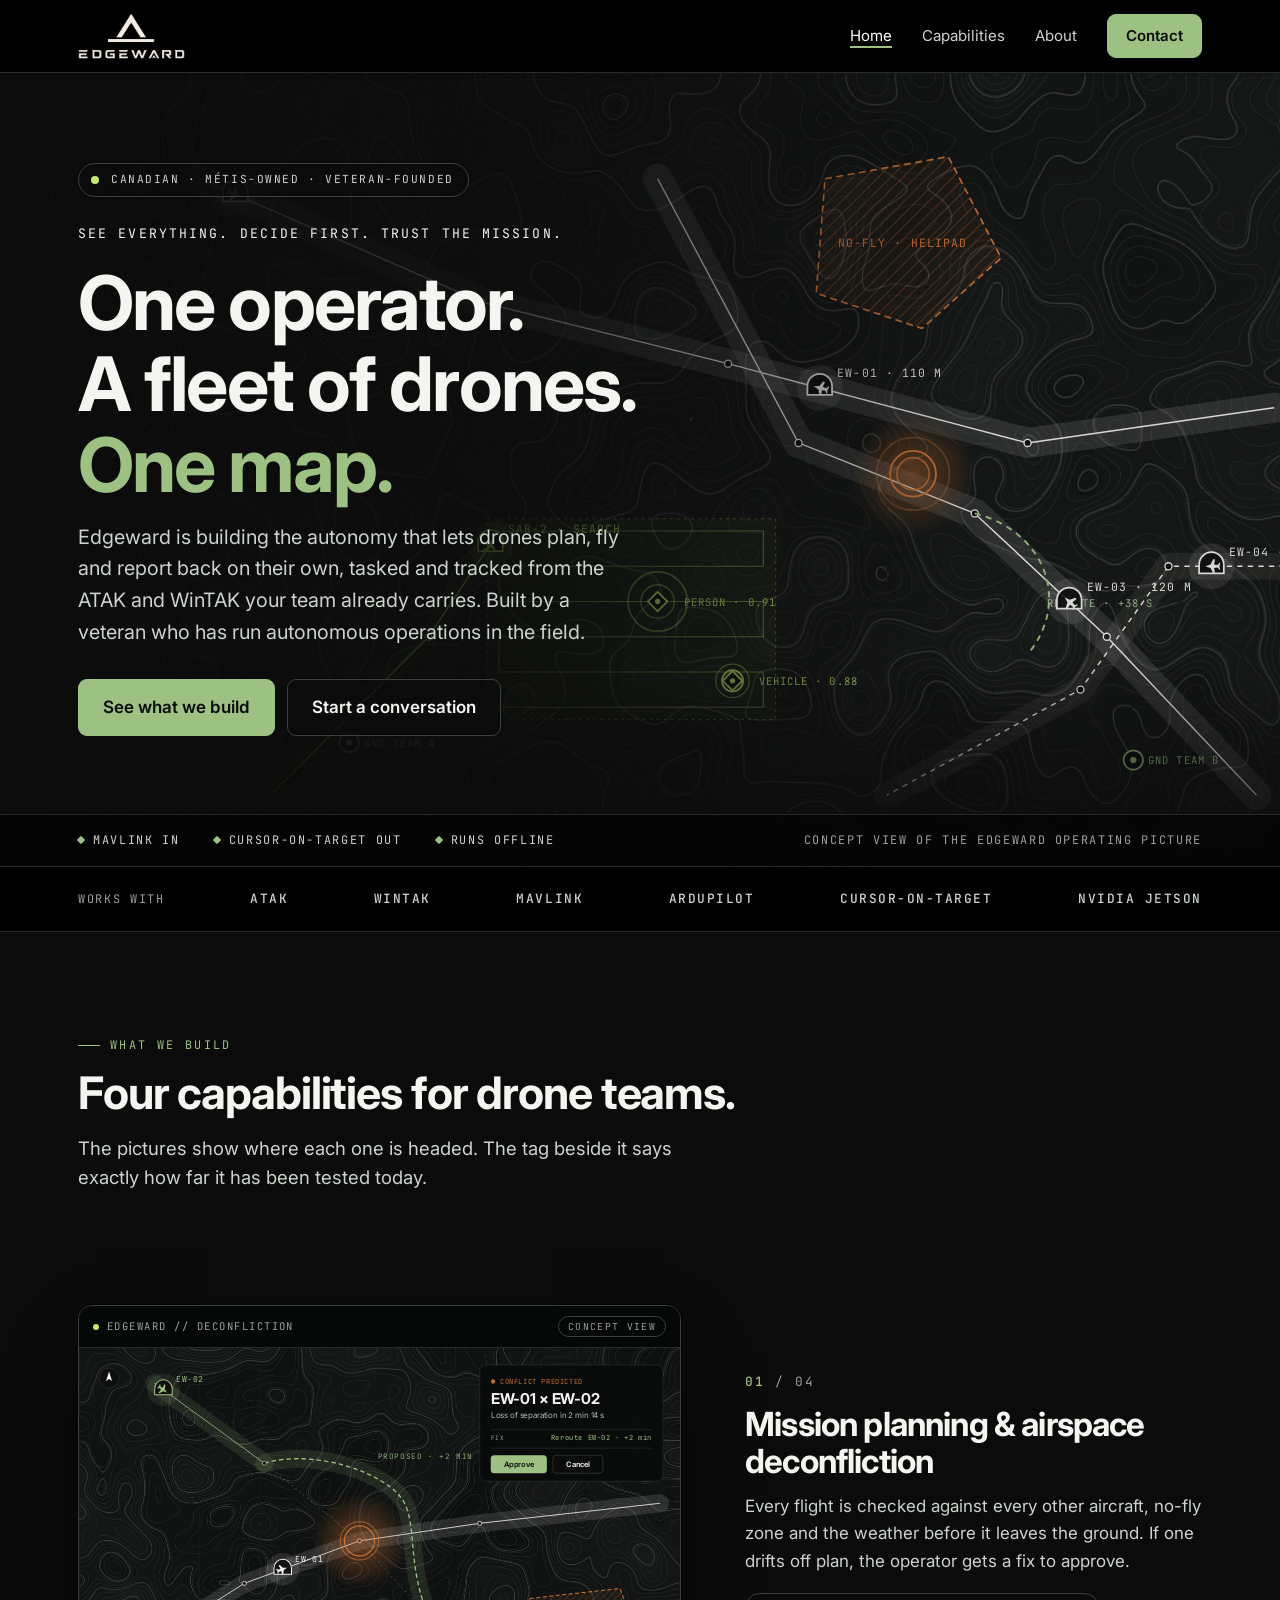
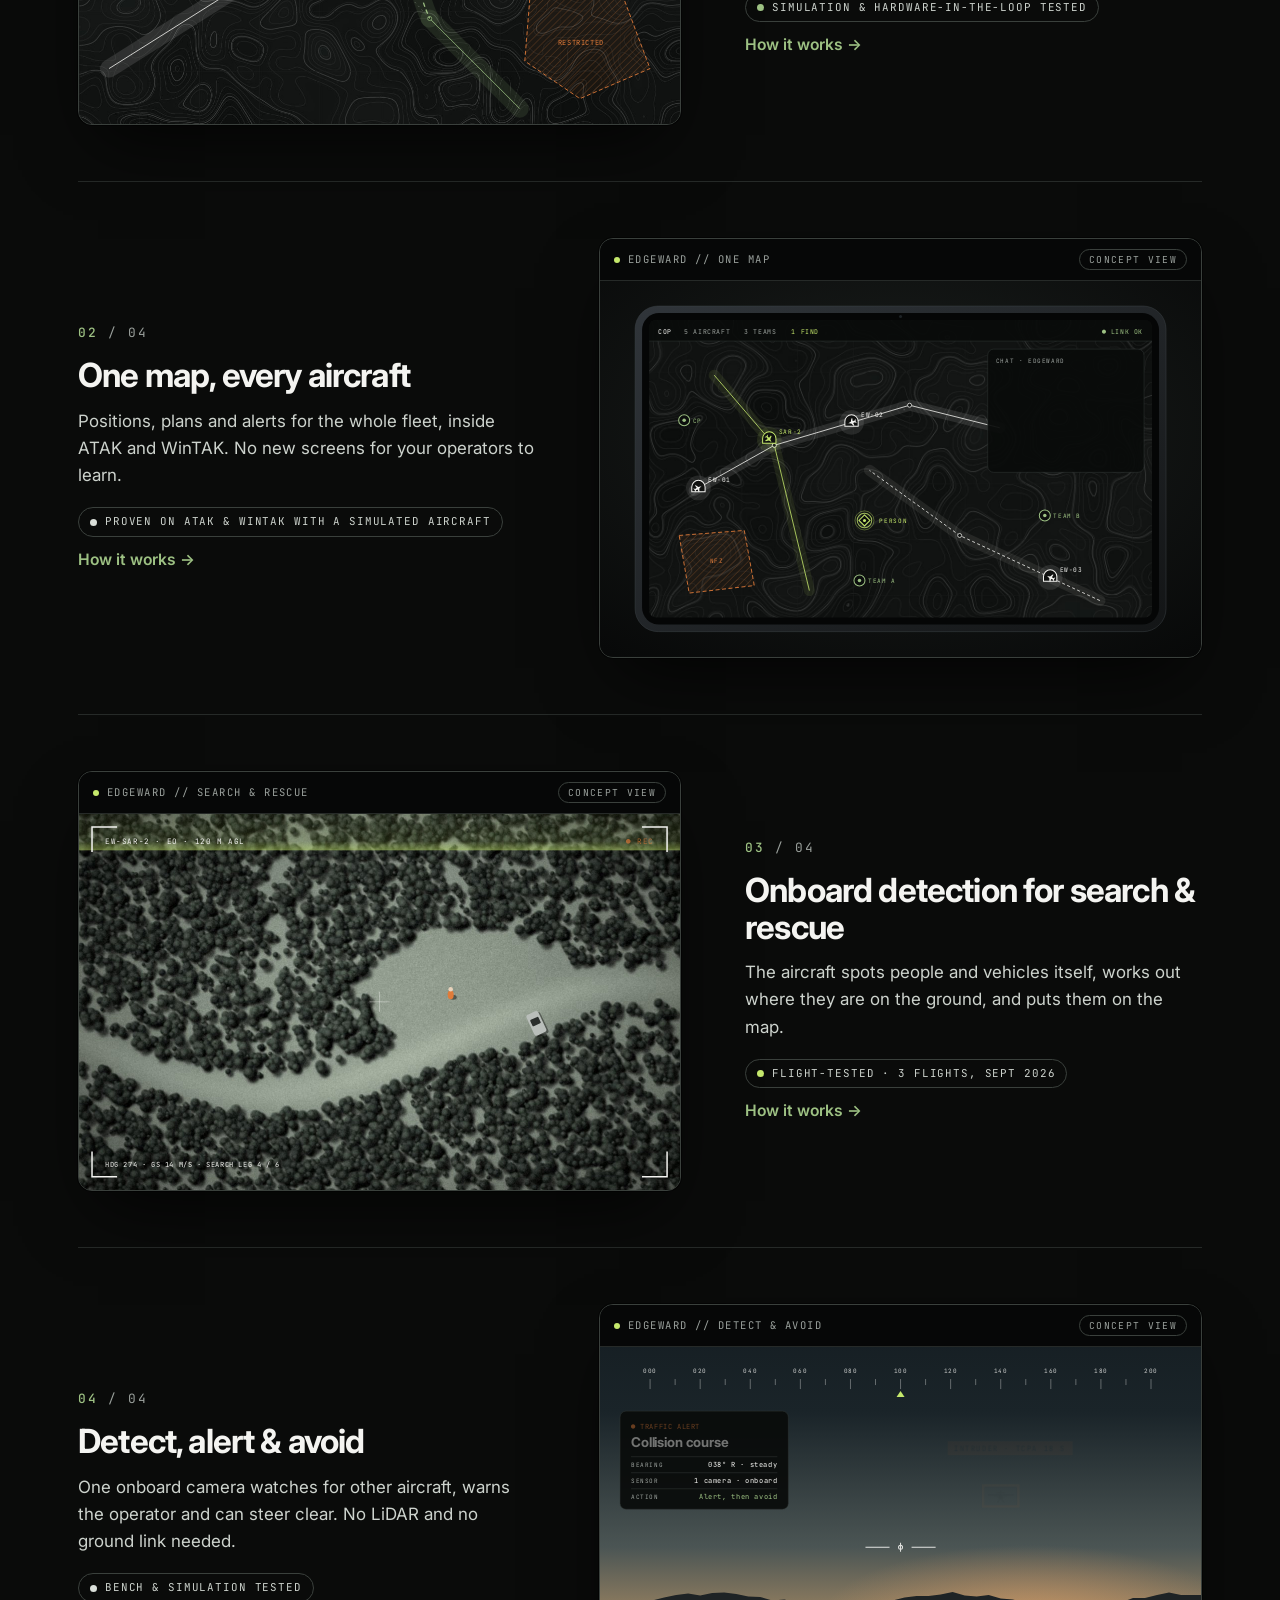
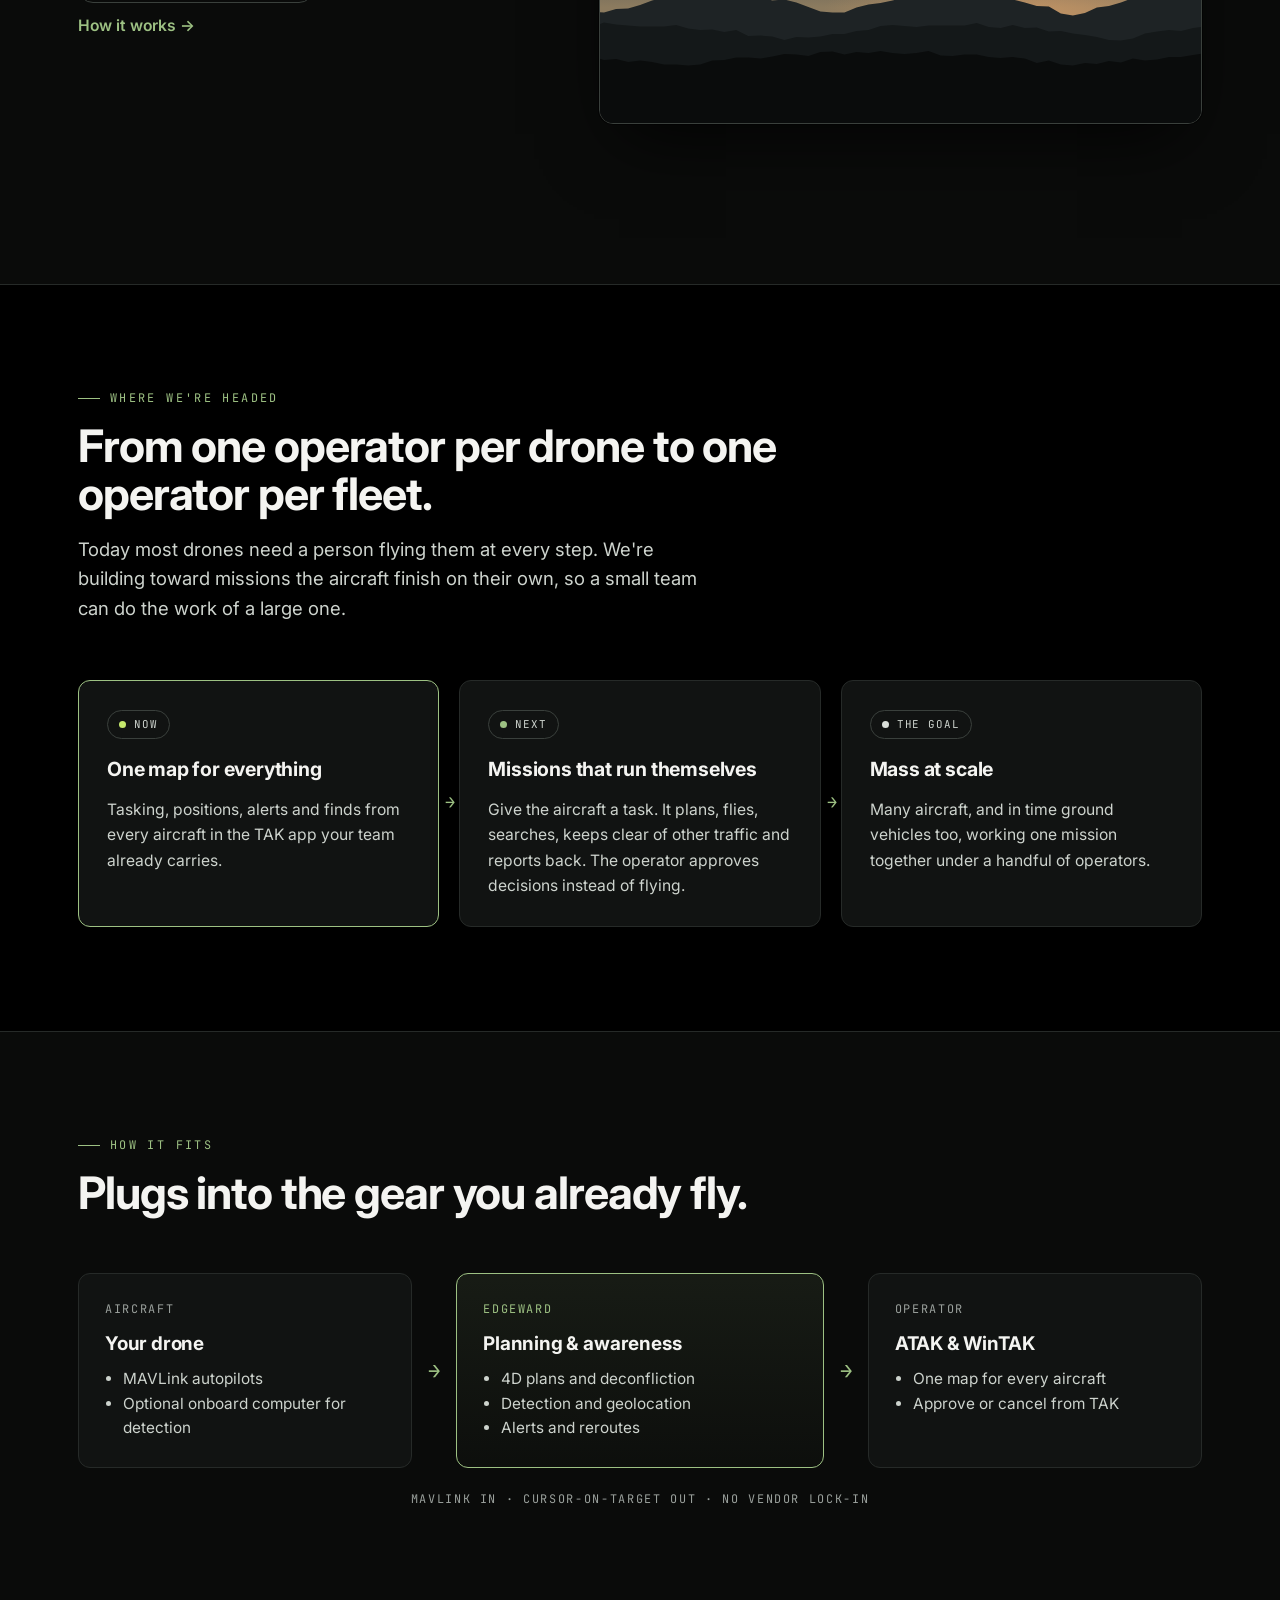
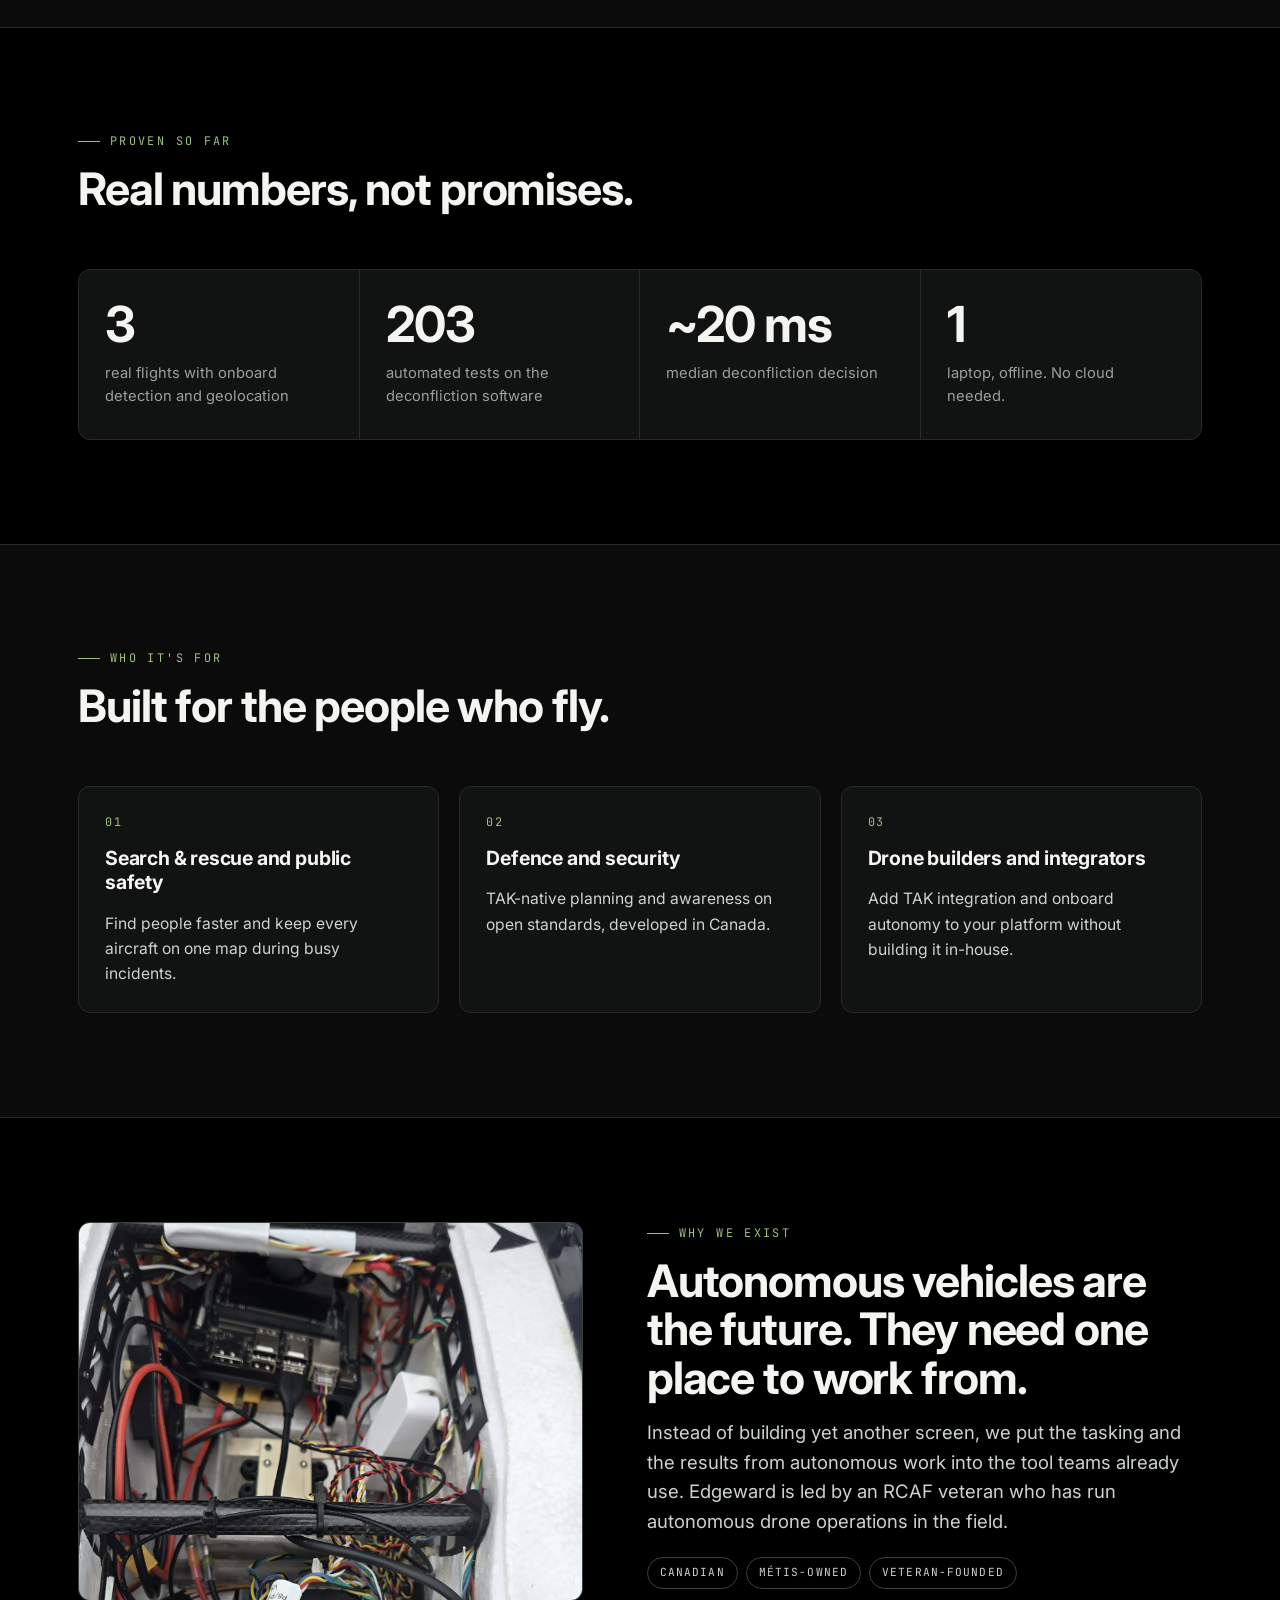
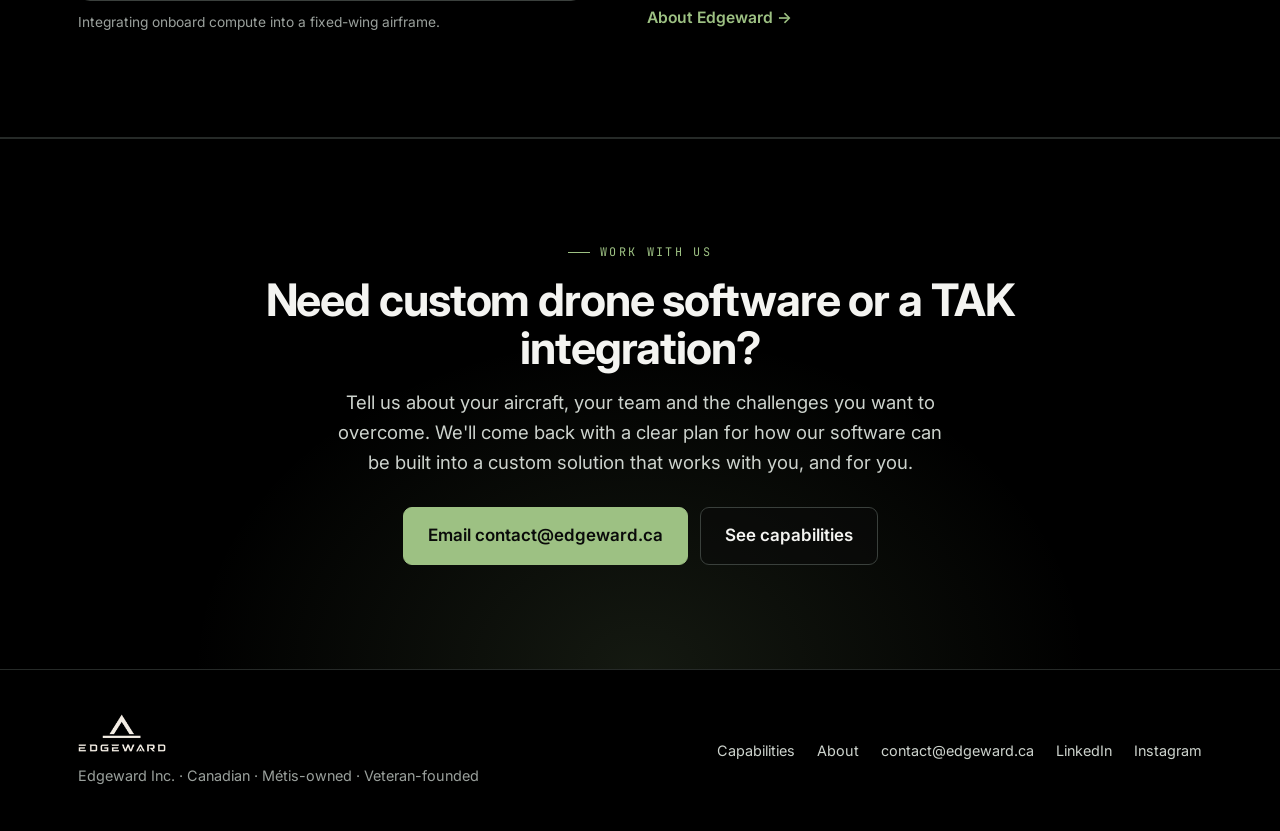
==== commit 4e3eb101: "New home page hook: autonomy-first headline and tagline" ====
--- a/index.html
+++ b/index.html
@@ -3,13 +3,13 @@
 <head>
 <meta charset="UTF-8">
 <meta name="viewport" content="width=device-width, initial-scale=1.0">
-<title>Edgeward | Custom drone software and TAK integration</title>
-<meta name="description" content="Edgeward builds custom drone software and TAK integrations: mission planning, airspace deconfliction, one common operating picture, and onboard detection for search and rescue. Canadian, Métis-owned, veteran-founded.">
+<title>Edgeward | Autonomous drone operations on the TAK map</title>
+<meta name="description" content="See everything. Decide first. Trust the mission. Edgeward builds autonomy for drone teams: missions planned, deconflicted and reported back on the ATAK and WinTAK map they already carry. Canadian, Métis-owned, veteran-founded.">
 <meta name="theme-color" content="#000000">
 <meta property="og:type" content="website">
 <meta property="og:url" content="https://edgeward.ca/">
-<meta property="og:title" content="Edgeward | Custom drone software and TAK integration">
-<meta property="og:description" content="Edgeward builds custom drone software and TAK integrations: mission planning, airspace deconfliction, one common operating picture, and onboard detection for search and rescue. Canadian, Métis-owned, veteran-founded.">
+<meta property="og:title" content="Edgeward | Autonomous drone operations on the TAK map">
+<meta property="og:description" content="See everything. Decide first. Trust the mission. Edgeward builds autonomy for drone teams: missions planned, deconflicted and reported back on the ATAK and WinTAK map they already carry. Canadian, Métis-owned, veteran-founded.">
 <meta property="og:image" content="https://edgeward.ca/assets/og-image.png">
 <meta property="og:image:width" content="1200">
 <meta property="og:image:height" content="630">
@@ -41,8 +41,9 @@
   <div class="hero-bg"><svg class="scene hero-map" viewBox="0 0 1600 900" preserveAspectRatio="xMidYMid slice" role="img" aria-label="Concept view of the Edgeward common operating picture: aircraft moving on planned routes, a predicted conflict with a reroute, a no-fly zone, a search pattern and two detections"><defs><pattern id="hh" width="10" height="10" patternUnits="userSpaceOnUse" patternTransform="rotate(45)"><rect width="10" height="10" fill="#E07B39" fill-opacity=".06"/><line x1="0" y1="0" x2="0" y2="10" stroke="#E07B39" stroke-opacity=".35" stroke-width="2"/></pattern><radialGradient id="hg"><stop offset="0" stop-color="#E07B39" stop-opacity=".45"/><stop offset="1" stop-color="#E07B39" stop-opacity="0"/></radialGradient></defs><image href="assets/img/terrain-hero.jpg" width="1600" height="900"/><path d="M1010,120 L1150,95 L1210,210 L1120,290 L1000,250Z" fill="url(#hh)" stroke="#E07B39" stroke-width="1.8" stroke-dasharray="8 5"/><text x="1098.0" y="197.0" font-family="'JetBrains Mono',ui-monospace,Menlo,monospace" font-size="13" fill="#E07B39" letter-spacing="1.2" text-anchor="middle">NO-FLY · HELIPAD</text><rect x="626" y="506" width="328" height="228" fill="#C5E86C" fill-opacity=".05" stroke="#C5E86C" stroke-opacity=".5" stroke-dasharray="3 5"/><path d="M640,520 L940,520 L940,560 L640,560 L640,600 L940,600 L940,640 L640,640 L640,680 L940,680 L940,720 L640,720" fill="none" stroke="#C5E86C" stroke-opacity=".5" stroke-width="1.3"/><path d="M380,820 L560,640 L640,520" fill="none" stroke="#C5E86C" stroke-opacity="0.08" stroke-width="26" stroke-linejoin="round" stroke-linecap="round"/><path d="M380,820 L560,640 L640,520" fill="none" stroke="#C5E86C" stroke-width="1.6" stroke-linejoin="round"/><circle cx="560" cy="640" r="4" fill="#0C0E0D" stroke="#C5E86C" stroke-width="1.5"/><path d="M300,120 L620,260 L900,330 L1240,420 L1520,380" fill="none" stroke="#F4F4F1" stroke-opacity="0.12" stroke-width="34" stroke-linejoin="round" stroke-linecap="round"/><path d="M300,120 L620,260 L900,330 L1240,420 L1520,380" fill="none" stroke="#F4F4F1" stroke-width="1.6" stroke-linejoin="round"/><circle cx="620" cy="260" r="4" fill="#0C0E0D" stroke="#F4F4F1" stroke-width="1.5"/><circle cx="900" cy="330" r="4" fill="#0C0E0D" stroke="#F4F4F1" stroke-width="1.5"/><circle cx="1240" cy="420" r="4" fill="#0C0E0D" stroke="#F4F4F1" stroke-width="1.5"/><path d="M1500,820 L1330,640 L1180,500 L980,420 L820,120" fill="none" stroke="#F4F4F1" stroke-opacity="0.12" stroke-width="34" stroke-linejoin="round" stroke-linecap="round"/><path d="M1500,820 L1330,640 L1180,500 L980,420 L820,120" fill="none" stroke="#F4F4F1" stroke-width="1.6" stroke-linejoin="round"/><circle cx="1330" cy="640" r="4" fill="#0C0E0D" stroke="#F4F4F1" stroke-width="1.5"/><circle cx="1180" cy="500" r="4" fill="#0C0E0D" stroke="#F4F4F1" stroke-width="1.5"/><circle cx="980" cy="420" r="4" fill="#0C0E0D" stroke="#F4F4F1" stroke-width="1.5"/><path d="M1580,560 L1400,560 L1300,700 L1080,820" fill="none" stroke="#F4F4F1" stroke-opacity="0.07" stroke-width="30" stroke-linejoin="round" stroke-linecap="round"/><path d="M1580,560 L1400,560 L1300,700 L1080,820" fill="none" stroke="#F4F4F1" stroke-width="1.6" stroke-dasharray="6 6" stroke-linejoin="round"/><circle cx="1400" cy="560" r="4" fill="#0C0E0D" stroke="#F4F4F1" stroke-width="1.5"/><circle cx="1300" cy="700" r="4" fill="#0C0E0D" stroke="#F4F4F1" stroke-width="1.5"/><circle cx="1110" cy="455" r="70" fill="url(#hg)"/><path d="M1180,500 C1260,520 1290,600 1240,660" fill="none" stroke="#9DC183" stroke-width="2.2" stroke-dasharray="7 6"/><text x="1262" y="606" font-family="'JetBrains Mono',ui-monospace,Menlo,monospace" font-size="12" fill="#9DC183" letter-spacing="1.2">REROUTE · +38 S</text><circle cx="1110" cy="455" r="26" fill="none" stroke="#E07B39" stroke-width="2"/><circle cx="1110" cy="455" r="12" fill="none" stroke="#E07B39" stroke-width="2"><animate attributeName="r" values="12;58" dur="2.4s" begin="0s" repeatCount="indefinite"/><animate attributeName="opacity" values=".9;0" dur="2.4s" begin="0s" repeatCount="indefinite"/></circle><circle cx="1110" cy="455" r="12" fill="none" stroke="#E07B39" stroke-width="2"><animate attributeName="r" values="12;58" dur="2.4s" begin="1.2s" repeatCount="indefinite"/><animate attributeName="opacity" values=".9;0" dur="2.4s" begin="1.2s" repeatCount="indefinite"/></circle><circle cx="820" cy="600" r="12" fill="none" stroke="#C5E86C" stroke-width="2"><animate attributeName="r" values="12;58" dur="2.4s" begin="0.4s" repeatCount="indefinite"/><animate attributeName="opacity" values=".9;0" dur="2.4s" begin="0.4s" repeatCount="indefinite"/></circle><circle cx="905" cy="690" r="12" fill="none" stroke="#C5E86C" stroke-width="2"><animate attributeName="r" values="12;58" dur="2.4s" begin="1.6s" repeatCount="indefinite"/><animate attributeName="opacity" values=".9;0" dur="2.4s" begin="1.6s" repeatCount="indefinite"/></circle><g transform="translate(820,600)"><circle r="19" fill="none" stroke="#C5E86C" stroke-opacity=".5" stroke-width="1.5"/><path d="M0,-11 L11,0 L0,11 L-11,0Z" fill="#0C0E0D" fill-opacity=".92" stroke="#C5E86C" stroke-width="2"/><circle r="3" fill="#C5E86C"/><text x="30" y="5" font-family="'JetBrains Mono',ui-monospace,Menlo,monospace" font-size="12" fill="#C5E86C" letter-spacing="1.2">PERSON · 0.91</text></g><g transform="translate(905,690)"><circle r="19" fill="none" stroke="#C5E86C" stroke-opacity=".5" stroke-width="1.5"/><path d="M0,-11 L11,0 L0,11 L-11,0Z" fill="#0C0E0D" fill-opacity=".92" stroke="#C5E86C" stroke-width="2"/><circle r="3" fill="#C5E86C"/><text x="30" y="5" font-family="'JetBrains Mono',ui-monospace,Menlo,monospace" font-size="12" fill="#C5E86C" letter-spacing="1.2">VEHICLE · 0.88</text></g><g transform="translate(470,760)"><circle r="11" fill="#0C0E0D" fill-opacity=".9" stroke="#9DC183" stroke-width="2"/><circle r="3.5" fill="#9DC183"/><text x="17" y="5" font-family="'JetBrains Mono',ui-monospace,Menlo,monospace" font-size="12" fill="#9DC183" letter-spacing="1.2">GND TEAM A</text></g><g transform="translate(1360,780)"><circle r="11" fill="#0C0E0D" fill-opacity=".9" stroke="#9DC183" stroke-width="2"/><circle r="3.5" fill="#9DC183"/><text x="17" y="5" font-family="'JetBrains Mono',ui-monospace,Menlo,monospace" font-size="12" fill="#9DC183" letter-spacing="1.2">GND TEAM B</text></g><g><animateMotion dur="44s" begin="0s" repeatCount="indefinite" path="M300,120 L620,260 L900,330 L1240,420 L1520,380"/><circle r="26.0" fill="#F4F4F1" opacity=".10"/><path d="M-14.0,8.0 V-2.0 A14.0,14.0 0 0 1 14.0,-2.0 V8.0 Z" fill="#0C0E0D" fill-opacity=".92" stroke="#F4F4F1" stroke-width="2"/><text x="20.0" y="-12.0" font-family="'JetBrains Mono',ui-monospace,Menlo,monospace" font-size="13.0" fill="#F4F4F1" letter-spacing="1.2">EW-02 · 140 M</text></g><g><animateMotion dur="44s" begin="0s" repeatCount="indefinite" path="M300,120 L620,260 L900,330 L1240,420 L1520,380" rotate="auto"/><path transform="rotate(90) scale(1.0) translate(0,1)" d="M0,-8 L2,-2 L8,1 L8,3 L2,2 L1.5,6 L4,8 L4,9 L0,8 L-4,9 L-4,8 L-1.5,6 L-2,2 L-8,3 L-8,1 L-2,-2 Z" fill="#F4F4F1"/></g><g><animateMotion dur="52s" begin="-20s" repeatCount="indefinite" path="M1520,380 L1240,420 L900,330 L620,260 L300,120"/><circle r="26.0" fill="#F4F4F1" opacity=".10"/><path d="M-14.0,8.0 V-2.0 A14.0,14.0 0 0 1 14.0,-2.0 V8.0 Z" fill="#0C0E0D" fill-opacity=".92" stroke="#F4F4F1" stroke-width="2"/><text x="20.0" y="-12.0" font-family="'JetBrains Mono',ui-monospace,Menlo,monospace" font-size="13.0" fill="#F4F4F1" letter-spacing="1.2">EW-01 · 110 M</text></g><g><animateMotion dur="52s" begin="-20s" repeatCount="indefinite" path="M1520,380 L1240,420 L900,330 L620,260 L300,120" rotate="auto"/><path transform="rotate(90) scale(1.0) translate(0,1)" d="M0,-8 L2,-2 L8,1 L8,3 L2,2 L1.5,6 L4,8 L4,9 L0,8 L-4,9 L-4,8 L-1.5,6 L-2,2 L-8,3 L-8,1 L-2,-2 Z" fill="#F4F4F1"/></g><g><animateMotion dur="38s" begin="-10s" repeatCount="indefinite" path="M1500,820 L1330,640 L1180,500 L980,420 L820,120"/><circle r="26.0" fill="#F4F4F1" opacity=".10"/><path d="M-14.0,8.0 V-2.0 A14.0,14.0 0 0 1 14.0,-2.0 V8.0 Z" fill="#0C0E0D" fill-opacity=".92" stroke="#F4F4F1" stroke-width="2"/><text x="20.0" y="-12.0" font-family="'JetBrains Mono',ui-monospace,Menlo,monospace" font-size="13.0" fill="#F4F4F1" letter-spacing="1.2">EW-03 · 120 M</text></g><g><animateMotion dur="38s" begin="-10s" repeatCount="indefinite" path="M1500,820 L1330,640 L1180,500 L980,420 L820,120" rotate="auto"/><path transform="rotate(90) scale(1.0) translate(0,1)" d="M0,-8 L2,-2 L8,1 L8,3 L2,2 L1.5,6 L4,8 L4,9 L0,8 L-4,9 L-4,8 L-1.5,6 L-2,2 L-8,3 L-8,1 L-2,-2 Z" fill="#F4F4F1"/></g><g><animateMotion dur="30s" begin="-5s" repeatCount="indefinite" path="M1580,560 L1400,560 L1300,700 L1080,820"/><circle r="26.0" fill="#F4F4F1" opacity=".10"/><path d="M-14.0,8.0 V-2.0 A14.0,14.0 0 0 1 14.0,-2.0 V8.0 Z" fill="#0C0E0D" fill-opacity=".92" stroke="#F4F4F1" stroke-width="2"/><text x="20.0" y="-12.0" font-family="'JetBrains Mono',ui-monospace,Menlo,monospace" font-size="13.0" fill="#F4F4F1" letter-spacing="1.2">EW-04 · 90 M</text></g><g><animateMotion dur="30s" begin="-5s" repeatCount="indefinite" path="M1580,560 L1400,560 L1300,700 L1080,820" rotate="auto"/><path transform="rotate(90) scale(1.0) translate(0,1)" d="M0,-8 L2,-2 L8,1 L8,3 L2,2 L1.5,6 L4,8 L4,9 L0,8 L-4,9 L-4,8 L-1.5,6 L-2,2 L-8,3 L-8,1 L-2,-2 Z" fill="#F4F4F1"/></g><g><animateMotion dur="60s" begin="-8s" repeatCount="indefinite" path="M380,820 L560,640 L640,520 L940,520 L940,560 L640,560 L640,600 L940,600 L940,640 L640,640 L640,680 L940,680 L940,720 L640,720"/><circle r="26.0" fill="#C5E86C" opacity=".10"/><path d="M-14.0,8.0 V-2.0 A14.0,14.0 0 0 1 14.0,-2.0 V8.0 Z" fill="#0C0E0D" fill-opacity=".92" stroke="#C5E86C" stroke-width="2"/><text x="20.0" y="-12.0" font-family="'JetBrains Mono',ui-monospace,Menlo,monospace" font-size="13.0" fill="#C5E86C" letter-spacing="1.2">SAR-2 · SEARCH</text></g><g><animateMotion dur="60s" begin="-8s" repeatCount="indefinite" path="M380,820 L560,640 L640,520 L940,520 L940,560 L640,560 L640,600 L940,600 L940,640 L640,640 L640,680 L940,680 L940,720 L640,720" rotate="auto"/><path transform="rotate(90) scale(1.0) translate(0,1)" d="M0,-8 L2,-2 L8,1 L8,3 L2,2 L1.5,6 L4,8 L4,9 L0,8 L-4,9 L-4,8 L-1.5,6 L-2,2 L-8,3 L-8,1 L-2,-2 Z" fill="#C5E86C"/></g><g transform="translate(1545,60)"><circle r="20" fill="#0C0E0D" fill-opacity=".7" stroke="#333936"/><path d="M0,-13 L6,6 L0,2 L-6,6Z" fill="#F4F4F1"/></g></svg></div>
   <div class="wrap">
     <div class="tag"><span class="dot"></span><span class="mono">Canadian · Métis-owned · Veteran-founded</span></div>
-    <h1>Custom drone software and TAK integration.</h1>
-    <p class="lead">Every aircraft, every team and every find on one map. We build the software that lets drone teams plan, deconflict and search together, inside the ATAK and WinTAK they already carry.</p>
+    <p class="kicker">See everything. Decide first. Trust the mission.</p>
+    <h1>One operator.<br>A fleet of drones.<br><span class="hl">One map.</span></h1>
+    <p class="lead">Edgeward is building the autonomy that lets drones plan, fly and report back on their own, tasked and tracked from the ATAK and WinTAK your team already carries. Built by a veteran who has run autonomous operations in the field.</p>
     <div class="btns"><a class="btn" href="capabilities.html">See what we build</a><a class="btn ghost" href="contact.html">Start a conversation</a></div>
   </div>
   <div class="hero-foot"><div class="wrap mono"><span>MAVLink in</span><span>Cursor-on-Target out</span><span>Runs offline</span><span class="live">Concept view of the Edgeward operating picture</span></div></div>
--- a/assets/site.css
+++ b/assets/site.css
@@ -47,7 +47,9 @@
 .hero-bg .hero-map{width:100%;height:100%;aspect-ratio:auto}
 .hero::before{content:"";position:absolute;inset:0;z-index:1;pointer-events:none;background:linear-gradient(90deg,rgba(10,11,10,.96) 0%,rgba(10,11,10,.82) 38%,rgba(10,11,10,.12) 78%),linear-gradient(0deg,rgba(10,11,10,.9) 0%,transparent 26%)}
 .hero>.wrap{position:relative;z-index:2;width:100%;padding-top:90px;padding-bottom:130px}
-.hero h1{max-width:780px}
+.hero h1{max-width:820px}
+.hero h1 .hl{color:var(--accent)}
+.kicker{font-family:var(--mono);font-size:.82rem;letter-spacing:.16em;text-transform:uppercase;color:var(--paper);margin:0 0 18px}
 .hero .lead{font-size:1.24rem;max-width:560px}
 .tag{display:inline-flex;gap:12px;align-items:center;margin-bottom:26px;padding:7px 14px 7px 12px;border:1px solid var(--rule-2);border-radius:99px;background:rgba(10,11,10,.6)}
 .tag .mono{color:var(--soft);font-size:.7rem}
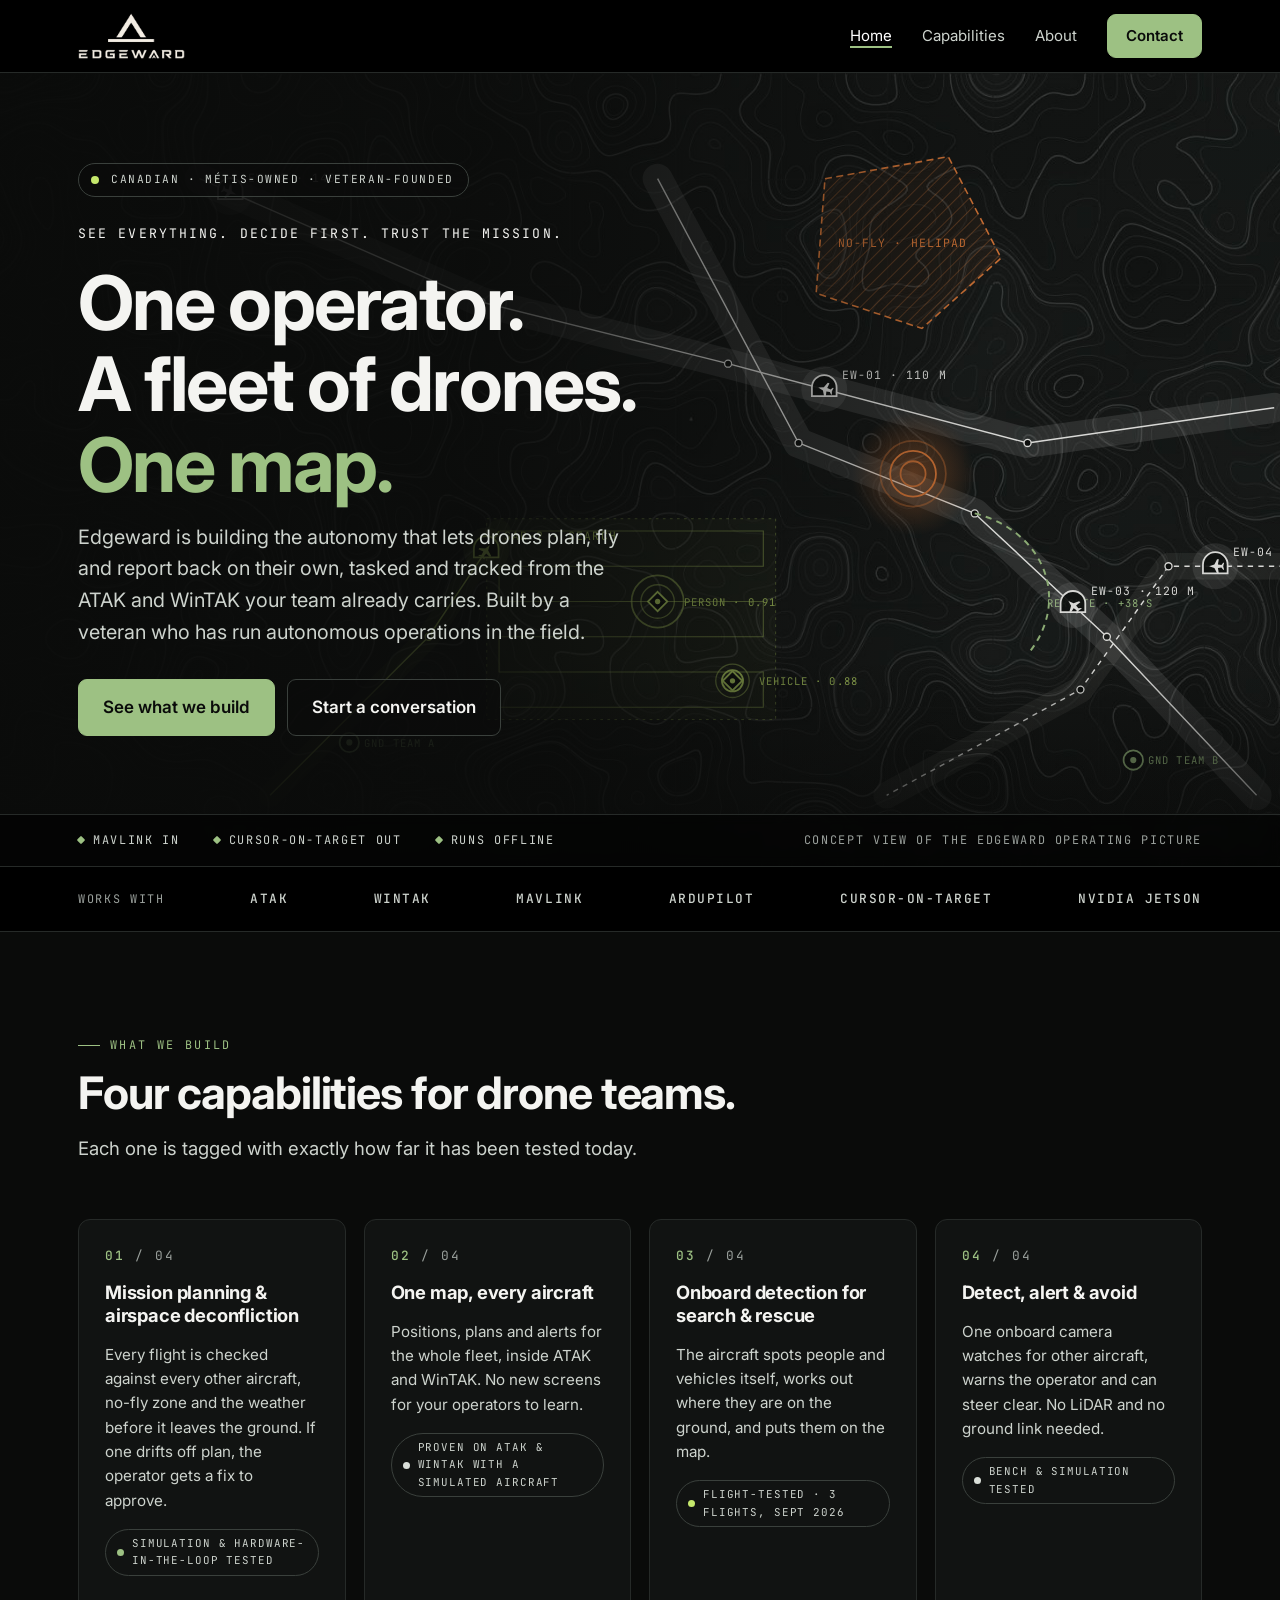
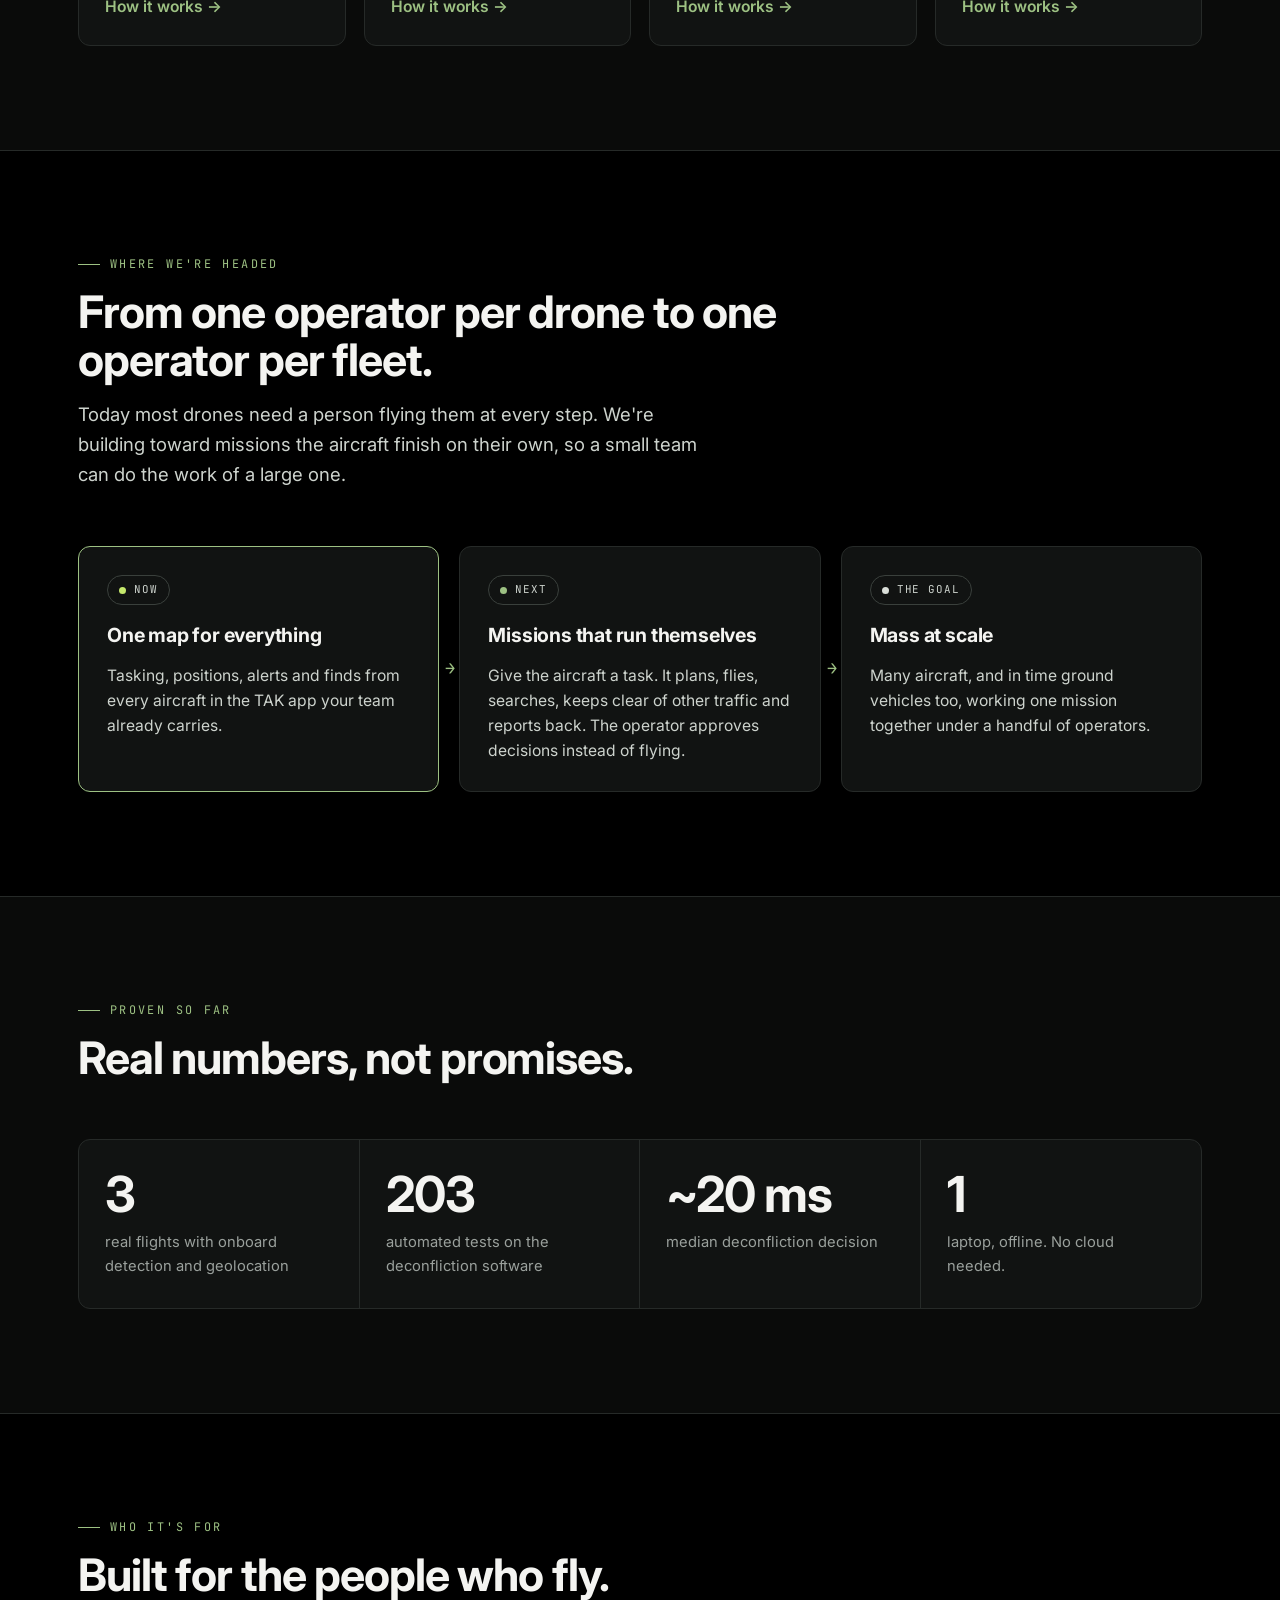
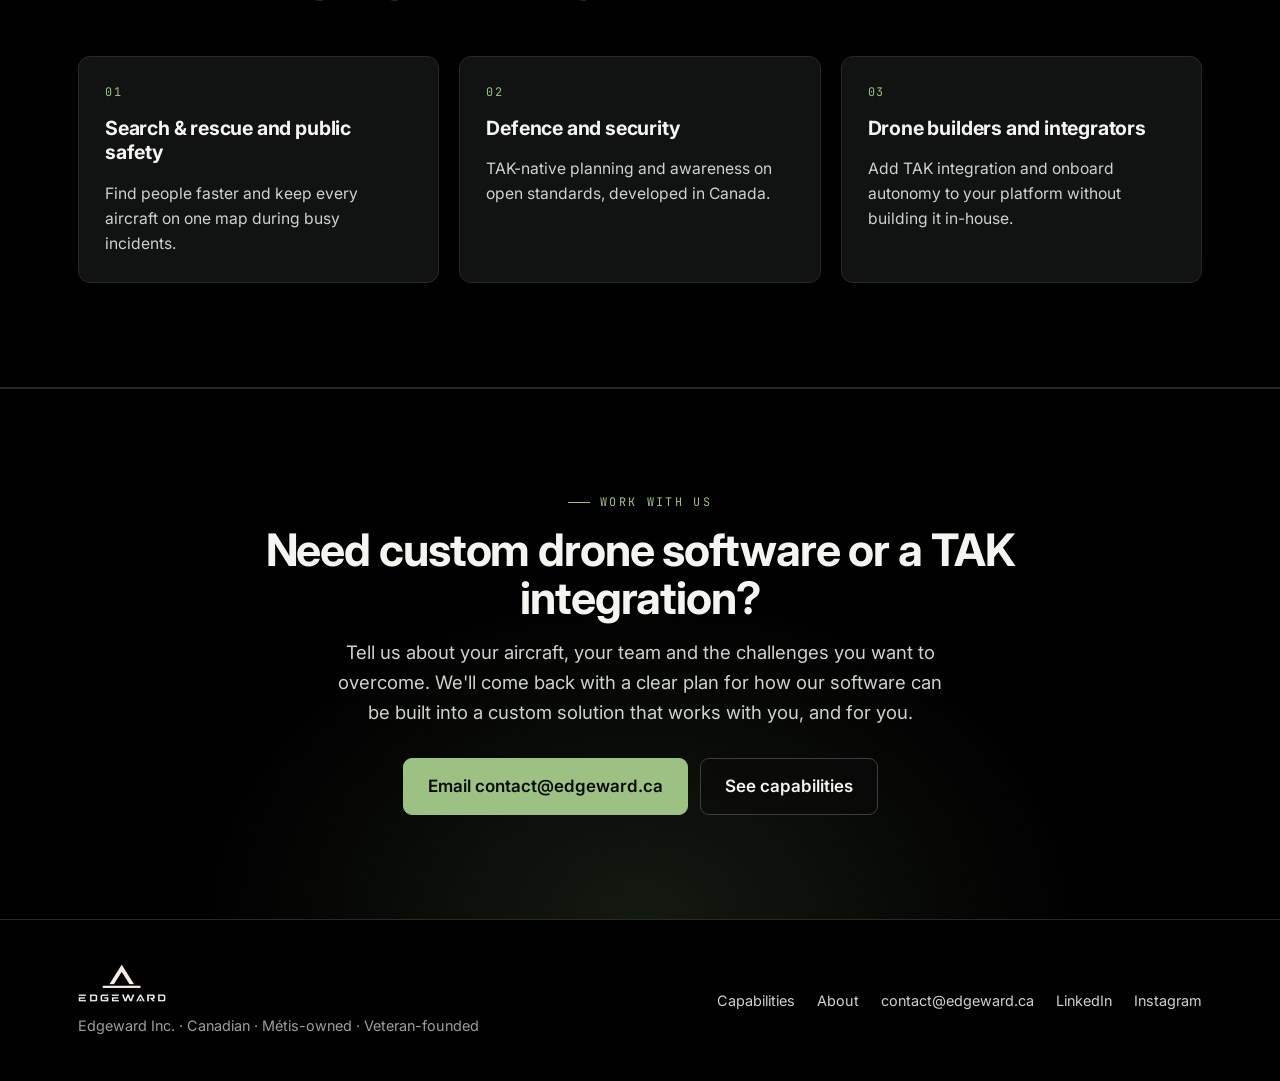
==== commit 1d8e2392: "Give each page its own content: compact capability cards on home, how-it-fits moved to Capabilities" ====
--- a/index.html
+++ b/index.html
@@ -53,11 +53,8 @@
 
 <section>
   <div class="wrap">
-    <div class="section-head rv"><p class="eyebrow">What we build</p><h2>Four capabilities for drone teams.</h2><p class="lead">The pictures show where each one is headed. The tag beside it says exactly how far it has been tested today.</p></div>
-<div class="show rv"><figure class="screen"><div class="screen-bar"><span class="mono"><i></i>Edgeward // Deconfliction</span><span class="mono cv">Concept view</span></div><svg class="scene" viewBox="0 0 1200 750" preserveAspectRatio="xMidYMid slice" role="img" aria-label="Concept view: two aircraft on conflicting routes; the operator approves a reroute and the second aircraft flies around the conflict"><defs><pattern id="dh" width="10" height="10" patternUnits="userSpaceOnUse" patternTransform="rotate(45)"><rect width="10" height="10" fill="#E07B39" fill-opacity=".06"/><line x1="0" y1="0" x2="0" y2="10" stroke="#E07B39" stroke-opacity=".35" stroke-width="2"/></pattern><radialGradient id="dg"><stop offset="0" stop-color="#E07B39" stop-opacity=".5"/><stop offset="1" stop-color="#E07B39" stop-opacity="0"/></radialGradient></defs><image href="assets/img/terrain-a.jpg" x="0" y="-75" width="1200" height="900"/><path d="M900,500 L1080,480 L1140,640 L1000,700 L890,625Z" fill="url(#dh)" stroke="#E07B39" stroke-width="1.8" stroke-dasharray="8 5"/><text x="1002.0" y="593.0" font-family="'JetBrains Mono',ui-monospace,Menlo,monospace" font-size="14" fill="#E07B39" letter-spacing="1.2" text-anchor="middle">RESTRICTED</text><path d="M60,640 L330,470 L560,385 L800,350 L1160,310" fill="none" stroke="#F4F4F1" stroke-opacity="0.12" stroke-width="36" stroke-linejoin="round" stroke-linecap="round"/><path d="M60,640 L330,470 L560,385 L800,350 L1160,310" fill="none" stroke="#F4F4F1" stroke-width="1.6" stroke-linejoin="round"/><circle cx="330" cy="470" r="4" fill="#0C0E0D" stroke="#F4F4F1" stroke-width="1.5"/><circle cx="560" cy="385" r="4" fill="#0C0E0D" stroke="#F4F4F1" stroke-width="1.5"/><circle cx="800" cy="350" r="4" fill="#0C0E0D" stroke="#F4F4F1" stroke-width="1.5"/><path d="M150,70 L370,230" fill="none" stroke="#9DC183" stroke-opacity="0.12" stroke-width="36" stroke-linejoin="round" stroke-linecap="round"/><path d="M150,70 L370,230" fill="none" stroke="#9DC183" stroke-width="1.6" stroke-linejoin="round"/><path d="M700,540 L880,720" fill="none" stroke="#9DC183" stroke-opacity="0.12" stroke-width="36" stroke-linejoin="round" stroke-linecap="round"/><path d="M700,540 L880,720" fill="none" stroke="#9DC183" stroke-width="1.6" stroke-linejoin="round"/><circle cx="700" cy="540" r="4" fill="#0C0E0D" stroke="#9DC183" stroke-width="1.5"/><path d="M370,230 L560,385 L700,540" fill="none" stroke="#9AA09C" stroke-opacity=".55" stroke-width="1.6" stroke-dasharray="3 7"/><path d="M370,230 C470,200 620,250 650,310 C675,360 655,440 700,540" fill="none" stroke="#9DC183" stroke-opacity=".12" stroke-width="36" stroke-linecap="round"/><path d="M370,230 C470,200 620,250 650,310 C675,360 655,440 700,540" fill="none" stroke="#9DC183" stroke-width="2.6" stroke-dasharray="9 6"/><circle cx="370" cy="230" r="4" fill="#0C0E0D" stroke="#9DC183" stroke-width="1.5"/><g opacity="0"><animate attributeName="opacity" dur="14s" repeatCount="indefinite" values="0;0;1;1;0;0" keyTimes="0;0;0.025;0.315;0.34;1"/><circle cx="560" cy="385" r="95" fill="url(#dg)"/><circle cx="560" cy="385" r="30" fill="none" stroke="#E07B39" stroke-width="2.4"/><circle cx="560" cy="385" r="30" fill="none" stroke="#E07B39" stroke-width="2"><animate attributeName="r" values="30;80" dur="1.8s" begin="0s" repeatCount="indefinite"/><animate attributeName="opacity" values=".9;0" dur="1.8s" begin="0s" repeatCount="indefinite"/></circle></g><g opacity="0"><animate attributeName="opacity" dur="14s" repeatCount="indefinite" values="0;0;1;1;0;0" keyTimes="0;0;0.025;0.24500000000000002;0.27;1"/><text x="596" y="222" font-family="'JetBrains Mono',ui-monospace,Menlo,monospace" font-size="15" fill="#9DC183" letter-spacing="1.2">PROPOSED · +2 MIN</text></g><g opacity="0"><animate attributeName="opacity" dur="14s" repeatCount="indefinite" values="0;0;1;1;0;0" keyTimes="0;0.27;0.29500000000000004;0.975;1;1"/><text x="596" y="222" font-family="'JetBrains Mono',ui-monospace,Menlo,monospace" font-size="15" fill="#C5E86C" letter-spacing="1.2">APPROVED · REROUTING</text></g><g><animateMotion dur="14s" begin="-4.5s" repeatCount="indefinite" path="M60,640 L330,470 L560,385 L800,350 L1160,310"/><circle r="32.5" fill="#F4F4F1" opacity=".10"/><path d="M-17.5,10.0 V-2.5 A17.5,17.5 0 0 1 17.5,-2.5 V10.0 Z" fill="#0C0E0D" fill-opacity=".92" stroke="#F4F4F1" stroke-width="2"/><text x="25.0" y="-15.0" font-family="'JetBrains Mono',ui-monospace,Menlo,monospace" font-size="16.25" fill="#F4F4F1" letter-spacing="1.2">EW-01</text></g><g><animateMotion dur="14s" begin="-4.5s" repeatCount="indefinite" path="M60,640 L330,470 L560,385 L800,350 L1160,310" rotate="auto"/><path transform="rotate(90) scale(1.25) translate(0,1)" d="M0,-8 L2,-2 L8,1 L8,3 L2,2 L1.5,6 L4,8 L4,9 L0,8 L-4,9 L-4,8 L-1.5,6 L-2,2 L-8,3 L-8,1 L-2,-2 Z" fill="#F4F4F1"/></g><g><animateMotion dur="14s" begin="0s" repeatCount="indefinite" path="M150,70 L370,230 C470,200 620,250 650,310 C675,360 655,440 700,540 L880,720"/><circle r="32.5" fill="#9DC183" opacity=".10"/><path d="M-17.5,10.0 V-2.5 A17.5,17.5 0 0 1 17.5,-2.5 V10.0 Z" fill="#0C0E0D" fill-opacity=".92" stroke="#9DC183" stroke-width="2"/><text x="25.0" y="-15.0" font-family="'JetBrains Mono',ui-monospace,Menlo,monospace" font-size="16.25" fill="#9DC183" letter-spacing="1.2">EW-02</text></g><g><animateMotion dur="14s" begin="0s" repeatCount="indefinite" path="M150,70 L370,230 C470,200 620,250 650,310 C675,360 655,440 700,540 L880,720" rotate="auto"/><path transform="rotate(90) scale(1.25) translate(0,1)" d="M0,-8 L2,-2 L8,1 L8,3 L2,2 L1.5,6 L4,8 L4,9 L0,8 L-4,9 L-4,8 L-1.5,6 L-2,2 L-8,3 L-8,1 L-2,-2 Z" fill="#9DC183"/></g><rect x="800" y="34" width="366" height="232" rx="12" fill="rgba(9,11,10,.93)" stroke="#333936"/><g opacity="0"><animate attributeName="opacity" dur="14s" repeatCount="indefinite" values="0;0;1;1;0;0" keyTimes="0;0;0.025;0.24500000000000002;0.27;1"/><text x="822" y="72" font-family="'JetBrains Mono',ui-monospace,Menlo,monospace" font-size="14" fill="#E07B39" letter-spacing="1.2">● CONFLICT PREDICTED</text></g><g opacity="0"><animate attributeName="opacity" dur="14s" repeatCount="indefinite" values="0;0;1;1;0;0" keyTimes="0;0.27;0.29500000000000004;0.975;1;1"/><text x="822" y="72" font-family="'JetBrains Mono',ui-monospace,Menlo,monospace" font-size="14" fill="#C5E86C" letter-spacing="1.2">● REROUTE APPROVED</text></g><text x="822" y="112" font-family="Inter,system-ui,sans-serif" font-size="30" fill="#F4F4F1" letter-spacing="-0.3" font-weight="700">EW-01 × EW-02</text><g opacity="0"><animate attributeName="opacity" dur="14s" repeatCount="indefinite" values="0;0;1;1;0;0" keyTimes="0;0;0.025;0.24500000000000002;0.27;1"/><text x="822" y="140" font-family="Inter,system-ui,sans-serif" font-size="16" fill="#CDD3CD" letter-spacing="-0.3">Loss of separation in 2 min 14 s</text></g><g opacity="0"><animate attributeName="opacity" dur="14s" repeatCount="indefinite" values="0;0;1;1;0;0" keyTimes="0;0.27;0.29500000000000004;0.975;1;1"/><text x="822" y="140" font-family="Inter,system-ui,sans-serif" font-size="16" fill="#CDD3CD" letter-spacing="-0.3">Separation holds at 310 m</text></g><line x1="822" y1="163" x2="1144" y2="163" stroke="#333936"/><text x="822" y="184" font-family="'JetBrains Mono',ui-monospace,Menlo,monospace" font-size="12" fill="#9AA09C" letter-spacing="1.2">FIX</text><text x="1144" y="184" font-family="'JetBrains Mono',ui-monospace,Menlo,monospace" font-size="14" fill="#9DC183" letter-spacing="1.2" text-anchor="end">Reroute EW-02 · +2 min</text><line x1="822" y1="200" x2="1144" y2="200" stroke="#333936"/><rect x="822" y="214" width="112" height="36" rx="7" fill="#9DC183"/><text x="878" y="238" font-family="Inter,system-ui,sans-serif" font-size="15" fill="#0C0E0D" letter-spacing="-0.3" text-anchor="middle" font-weight="600">Approve</text><rect x="822" y="214" width="112" height="36" rx="7" fill="#fff" opacity="0"><animate attributeName="opacity" dur="14s" repeatCount="indefinite" values="0;0;.7;0;0" keyTimes="0;.24;.265;.31;1"/></rect><rect x="946" y="214" width="100" height="36" rx="7" fill="none" stroke="#4A524E"/><text x="996" y="238" font-family="Inter,system-ui,sans-serif" font-size="15" fill="#F4F4F1" letter-spacing="-0.3" text-anchor="middle" font-weight="600">Cancel</text><g transform="translate(60,60)"><circle r="20" fill="#0C0E0D" fill-opacity=".7" stroke="#333936"/><path d="M0,-13 L6,6 L0,2 L-6,6Z" fill="#F4F4F1"/></g></svg></figure><div><span class="num"><b>01</b> / 04</span><h3>Mission planning &amp; airspace deconfliction</h3><p>Every flight is checked against every other aircraft, no-fly zone and the weather before it leaves the ground. If one drifts off plan, the operator gets a fix to approve.</p><div class="chips"><span class="chip sim">Simulation &amp; hardware-in-the-loop tested</span></div><a class="more" href="capabilities.html#deconfliction">How it works →</a></div></div>
-<div class="show flip rv"><figure class="screen"><div class="screen-bar"><span class="mono"><i></i>Edgeward // One map</span><span class="mono cv">Concept view</span></div><svg class="scene" viewBox="0 0 1200 750" preserveAspectRatio="xMidYMid slice" role="img" aria-label="Concept view: a rugged tablet showing every aircraft, ground team and find on one TAK map, with alerts arriving in chat"><defs><pattern id="ch" width="10" height="10" patternUnits="userSpaceOnUse" patternTransform="rotate(45)"><rect width="10" height="10" fill="#E07B39" fill-opacity=".06"/><line x1="0" y1="0" x2="0" y2="10" stroke="#E07B39" stroke-opacity=".35" stroke-width="2"/></pattern><radialGradient id="cbg" cx=".5" cy=".4" r=".8"><stop offset="0" stop-color="#1B1F1D"/><stop offset="1" stop-color="#070808"/></radialGradient><linearGradient id="cfr" x1="0" y1="0" x2="1" y2="1"><stop offset="0" stop-color="#30353A"/><stop offset="1" stop-color="#131516"/></linearGradient><clipPath id="ccl"><rect x="98" y="78" width="1004" height="594" rx="14"/></clipPath></defs><rect width="1200" height="750" fill="url(#cbg)"/><rect x="70" y="50" width="1060" height="650" rx="46" fill="url(#cfr)" stroke="#3A4044"/><rect x="84" y="64" width="1032" height="622" rx="34" fill="#050606"/><circle cx="600" cy="71" r="3" fill="#1d2225"/><g clip-path="url(#ccl)"><g transform="translate(98,78)"><image href="assets/img/terrain-b.jpg" x="-150" y="-120" width="1300" height="836"/><path d="M60,430 L190,420 L210,530 L80,545Z" fill="url(#ch)" stroke="#E07B39" stroke-width="1.8" stroke-dasharray="8 5"/><text x="135.0" y="485.25" font-family="'JetBrains Mono',ui-monospace,Menlo,monospace" font-size="12" fill="#E07B39" letter-spacing="1.2" text-anchor="middle">NFZ</text><path d="M130,110 L250,250 L320,540" fill="none" stroke="#C5E86C" stroke-opacity="0.09" stroke-width="22" stroke-linejoin="round" stroke-linecap="round"/><path d="M130,110 L250,250 L320,540" fill="none" stroke="#C5E86C" stroke-width="1.6" stroke-linejoin="round"/><circle cx="250" cy="250" r="4" fill="#0C0E0D" stroke="#C5E86C" stroke-width="1.5"/><path d="M90,340 L250,250 L520,170 L700,215" fill="none" stroke="#F4F4F1" stroke-opacity="0.11" stroke-width="22" stroke-linejoin="round" stroke-linecap="round"/><path d="M90,340 L250,250 L520,170 L700,215" fill="none" stroke="#F4F4F1" stroke-width="1.6" stroke-linejoin="round"/><circle cx="250" cy="250" r="4" fill="#0C0E0D" stroke="#F4F4F1" stroke-width="1.5"/><circle cx="520" cy="170" r="4" fill="#0C0E0D" stroke="#F4F4F1" stroke-width="1.5"/><path d="M900,560 L620,430 L440,300" fill="none" stroke="#F4F4F1" stroke-opacity="0.08" stroke-width="22" stroke-linejoin="round" stroke-linecap="round"/><path d="M900,560 L620,430 L440,300" fill="none" stroke="#F4F4F1" stroke-width="1.6" stroke-dasharray="6 5" stroke-linejoin="round"/><circle cx="620" cy="430" r="4" fill="#0C0E0D" stroke="#F4F4F1" stroke-width="1.5"/><circle cx="430" cy="400" r="10" fill="none" stroke="#C5E86C" stroke-width="2"><animate attributeName="r" values="10;46" dur="2.4s" begin="0s" repeatCount="indefinite"/><animate attributeName="opacity" values=".9;0" dur="2.4s" begin="0s" repeatCount="indefinite"/></circle><g transform="translate(430,400)"><circle r="19" fill="none" stroke="#C5E86C" stroke-opacity=".5" stroke-width="1.5"/><path d="M0,-11 L11,0 L0,11 L-11,0Z" fill="#0C0E0D" fill-opacity=".92" stroke="#C5E86C" stroke-width="2"/><circle r="3" fill="#C5E86C"/><text x="30" y="5" font-family="'JetBrains Mono',ui-monospace,Menlo,monospace" font-size="12" fill="#C5E86C" letter-spacing="1.2">PERSON</text></g><g transform="translate(420,520)"><circle r="11" fill="#0C0E0D" fill-opacity=".9" stroke="#9DC183" stroke-width="2"/><circle r="3.5" fill="#9DC183"/><text x="17" y="5" font-family="'JetBrains Mono',ui-monospace,Menlo,monospace" font-size="12" fill="#9DC183" letter-spacing="1.2">TEAM A</text></g><g transform="translate(790,390)"><circle r="11" fill="#0C0E0D" fill-opacity=".9" stroke="#9DC183" stroke-width="2"/><circle r="3.5" fill="#9DC183"/><text x="17" y="5" font-family="'JetBrains Mono',ui-monospace,Menlo,monospace" font-size="12" fill="#9DC183" letter-spacing="1.2">TEAM B</text></g><g transform="translate(70,200)"><circle r="11" fill="#0C0E0D" fill-opacity=".9" stroke="#9DC183" stroke-width="2"/><circle r="3.5" fill="#9DC183"/><text x="17" y="5" font-family="'JetBrains Mono',ui-monospace,Menlo,monospace" font-size="12" fill="#9DC183" letter-spacing="1.2">CP</text></g><g><animateMotion dur="20s" begin="0s" repeatCount="indefinite" path="M90,340 L250,250 L520,170 L700,215"/><circle r="24.7" fill="#F4F4F1" opacity=".10"/><path d="M-13.299999999999999,7.6 V-1.9 A13.299999999999999,13.299999999999999 0 0 1 13.299999999999999,-1.9 V7.6 Z" fill="#0C0E0D" fill-opacity=".92" stroke="#F4F4F1" stroke-width="2"/><text x="19.0" y="-11.399999999999999" font-family="'JetBrains Mono',ui-monospace,Menlo,monospace" font-size="12.35" fill="#F4F4F1" letter-spacing="1.2">EW-01</text></g><g><animateMotion dur="20s" begin="0s" repeatCount="indefinite" path="M90,340 L250,250 L520,170 L700,215" rotate="auto"/><path transform="rotate(90) scale(0.95) translate(0,1)" d="M0,-8 L2,-2 L8,1 L8,3 L2,2 L1.5,6 L4,8 L4,9 L0,8 L-4,9 L-4,8 L-1.5,6 L-2,2 L-8,3 L-8,1 L-2,-2 Z" fill="#F4F4F1"/></g><g><animateMotion dur="24s" begin="-11s" repeatCount="indefinite" path="M700,215 L520,170 L250,250 L90,340"/><circle r="24.7" fill="#F4F4F1" opacity=".10"/><path d="M-13.299999999999999,7.6 V-1.9 A13.299999999999999,13.299999999999999 0 0 1 13.299999999999999,-1.9 V7.6 Z" fill="#0C0E0D" fill-opacity=".92" stroke="#F4F4F1" stroke-width="2"/><text x="19.0" y="-11.399999999999999" font-family="'JetBrains Mono',ui-monospace,Menlo,monospace" font-size="12.35" fill="#F4F4F1" letter-spacing="1.2">EW-02</text></g><g><animateMotion dur="24s" begin="-11s" repeatCount="indefinite" path="M700,215 L520,170 L250,250 L90,340" rotate="auto"/><path transform="rotate(90) scale(0.95) translate(0,1)" d="M0,-8 L2,-2 L8,1 L8,3 L2,2 L1.5,6 L4,8 L4,9 L0,8 L-4,9 L-4,8 L-1.5,6 L-2,2 L-8,3 L-8,1 L-2,-2 Z" fill="#F4F4F1"/></g><g><animateMotion dur="16s" begin="-3s" repeatCount="indefinite" path="M900,560 L620,430 L440,300"/><circle r="24.7" fill="#F4F4F1" opacity=".10"/><path d="M-13.299999999999999,7.6 V-1.9 A13.299999999999999,13.299999999999999 0 0 1 13.299999999999999,-1.9 V7.6 Z" fill="#0C0E0D" fill-opacity=".92" stroke="#F4F4F1" stroke-width="2"/><text x="19.0" y="-11.399999999999999" font-family="'JetBrains Mono',ui-monospace,Menlo,monospace" font-size="12.35" fill="#F4F4F1" letter-spacing="1.2">EW-03</text></g><g><animateMotion dur="16s" begin="-3s" repeatCount="indefinite" path="M900,560 L620,430 L440,300" rotate="auto"/><path transform="rotate(90) scale(0.95) translate(0,1)" d="M0,-8 L2,-2 L8,1 L8,3 L2,2 L1.5,6 L4,8 L4,9 L0,8 L-4,9 L-4,8 L-1.5,6 L-2,2 L-8,3 L-8,1 L-2,-2 Z" fill="#F4F4F1"/></g><g><animateMotion dur="18s" begin="-6s" repeatCount="indefinite" path="M130,110 L250,250 L320,540"/><circle r="24.7" fill="#C5E86C" opacity=".10"/><path d="M-13.299999999999999,7.6 V-1.9 A13.299999999999999,13.299999999999999 0 0 1 13.299999999999999,-1.9 V7.6 Z" fill="#0C0E0D" fill-opacity=".92" stroke="#C5E86C" stroke-width="2"/><text x="19.0" y="-11.399999999999999" font-family="'JetBrains Mono',ui-monospace,Menlo,monospace" font-size="12.35" fill="#C5E86C" letter-spacing="1.2">SAR-2</text></g><g><animateMotion dur="18s" begin="-6s" repeatCount="indefinite" path="M130,110 L250,250 L320,540" rotate="auto"/><path transform="rotate(90) scale(0.95) translate(0,1)" d="M0,-8 L2,-2 L8,1 L8,3 L2,2 L1.5,6 L4,8 L4,9 L0,8 L-4,9 L-4,8 L-1.5,6 L-2,2 L-8,3 L-8,1 L-2,-2 Z" fill="#C5E86C"/></g><rect width="1004" height="42" fill="rgba(9,11,10,.93)"/><line x1="0" y1="42" x2="1004" y2="42" stroke="#333936"/><text x="18" y="27" font-family="'JetBrains Mono',ui-monospace,Menlo,monospace" font-size="13" fill="#F4F4F1" letter-spacing="1.2">COP</text><text x="70" y="27" font-family="'JetBrains Mono',ui-monospace,Menlo,monospace" font-size="13" fill="#9AA09C" letter-spacing="1.2">5 AIRCRAFT</text><text x="190" y="27" font-family="'JetBrains Mono',ui-monospace,Menlo,monospace" font-size="13" fill="#9AA09C" letter-spacing="1.2">3 TEAMS</text><text x="284" y="27" font-family="'JetBrains Mono',ui-monospace,Menlo,monospace" font-size="13" fill="#C5E86C" letter-spacing="1.2">1 FIND</text><text x="986" y="27" font-family="'JetBrains Mono',ui-monospace,Menlo,monospace" font-size="13" fill="#9DC183" letter-spacing="1.2" text-anchor="end">● LINK OK</text><rect x="676" y="58" width="312" height="246" rx="12" fill="rgba(9,11,10,.93)" stroke="#333936"/><text x="692" y="86" font-family="'JetBrains Mono',ui-monospace,Menlo,monospace" font-size="12" fill="#9AA09C" letter-spacing="1.2">CHAT · EDGEWARD</text><g opacity="0"><animate attributeName="opacity" dur="12s" repeatCount="indefinite" values="0;0;1;1;0;0" keyTimes="0;0.08;0.10500000000000001;0.945;0.97;1"/><rect x="688" y="100" width="288" height="60" rx="10" fill="#1A1D1C"/><text x="700" y="124" font-family="Inter,system-ui,sans-serif" font-size="14" fill="#C5E86C" letter-spacing="-0.3" font-weight="700">SAR-2</text><text x="752" y="124" font-family="Inter,system-ui,sans-serif" font-size="14" fill="#F4F4F1" letter-spacing="-0.3">person detected · 0.91</text><text x="700" y="146" font-family="Inter,system-ui,sans-serif" font-size="14" fill="#CDD3CD" letter-spacing="-0.3">Marker dropped. Team A 420 m.</text></g><g opacity="0"><animate attributeName="opacity" dur="12s" repeatCount="indefinite" values="0;0;1;1;0;0" keyTimes="0;0.3;0.325;0.945;0.97;1"/><rect x="688" y="168" width="288" height="60" rx="10" fill="#1A1D1C"/><text x="700" y="192" font-family="Inter,system-ui,sans-serif" font-size="14" fill="#F4F4F1" letter-spacing="-0.3" font-weight="700">EW-03</text><text x="752" y="192" font-family="Inter,system-ui,sans-serif" font-size="14" fill="#F4F4F1" letter-spacing="-0.3">off plan 134 m</text><text x="700" y="214" font-family="Inter,system-ui,sans-serif" font-size="14" fill="#CDD3CD" letter-spacing="-0.3">Reroute proposed.</text></g><g opacity="0"><animate attributeName="opacity" dur="12s" repeatCount="indefinite" values="0;0;1;1;0;0" keyTimes="0;0.55;0.5750000000000001;0.945;0.97;1"/><rect x="792" y="238" width="184" height="42" rx="10" fill="#9DC183"/><text x="808" y="265" font-family="Inter,system-ui,sans-serif" font-size="14" fill="#0C0E0D" letter-spacing="-0.3" font-weight="700">APPROVE EW-03</text></g></g></g></svg></figure><div><span class="num"><b>02</b> / 04</span><h3>One map, every aircraft</h3><p>Positions, plans and alerts for the whole fleet, inside ATAK and WinTAK. No new screens for your operators to learn.</p><div class="chips"><span class="chip bench">Proven on ATAK &amp; WinTAK with a simulated aircraft</span></div><a class="more" href="capabilities.html#one-map">How it works →</a></div></div>
-<div class="show rv"><figure class="screen"><div class="screen-bar"><span class="mono"><i></i>Edgeward // Search &amp; rescue</span><span class="mono cv">Concept view</span></div><svg class="scene" viewBox="0 0 1200 750" preserveAspectRatio="xMidYMid slice" role="img" aria-label="Concept view: the aircraft camera scans a forest clearing, boxes a person and a vehicle, and sends the find with its position to TAK"><defs><linearGradient id="sl" x1="0" y1="0" x2="0" y2="1"><stop offset="0" stop-color="#C5E86C" stop-opacity="0"/><stop offset=".85" stop-color="#C5E86C" stop-opacity=".14"/><stop offset="1" stop-color="#C5E86C" stop-opacity=".5"/></linearGradient></defs><image href="assets/img/aerial-sensor.jpg" x="0" y="-75" width="1200" height="900"/><ellipse cx="747" cy="366" rx="7" ry="5" fill="#000" opacity=".45"/><ellipse cx="742" cy="361" rx="6" ry="9" fill="#E07B39"/><circle cx="742" cy="350" r="4.5" fill="#E9D3BC"/><g transform="rotate(-25 913 418)"><rect x="903" y="399" width="26" height="46" rx="5" fill="#000" opacity=".4"/><rect x="900" y="395" width="26" height="46" rx="5" fill="#B9BEBA"/><rect x="904" y="407" width="18" height="14" rx="2" fill="#2A2E2C"/></g><rect x="0" y="-120" width="1200" height="120" fill="url(#sl)"><animate attributeName="y" values="-120;750" dur="3.4s" repeatCount="indefinite"/></rect><g opacity="0"><animate attributeName="opacity" dur="10s" repeatCount="indefinite" values="0;0;1;1;0;0" keyTimes="0;0.14;0.165;0.945;0.97;1"/><rect x="716" y="331" width="52" height="58" fill="#C5E86C" fill-opacity=".10" stroke="#C5E86C" stroke-opacity=".5"/><path d="M716,346 V331 H731 M753,331 H768 V346 M768,374 V389 H753 M731,389 H716 V374" fill="none" stroke="#C5E86C" stroke-width="3"/><rect x="716" y="303" width="121.4" height="24" fill="#C5E86C"/><text x="725" y="320" font-family="'JetBrains Mono',ui-monospace,Menlo,monospace" font-size="14" fill="#0C0E0D" letter-spacing="1.2" font-weight="600">PERSON 0.91</text></g><g opacity="0"><animate attributeName="opacity" dur="10s" repeatCount="indefinite" values="0;0;1;1;0;0" keyTimes="0;0.3;0.325;0.945;0.97;1"/><rect x="880" y="384" width="66" height="70" fill="#F4F4F1" fill-opacity=".10" stroke="#F4F4F1" stroke-opacity=".5"/><path d="M880,399 V384 H895 M931,384 H946 V399 M946,439 V454 H931 M895,454 H880 V439" fill="none" stroke="#F4F4F1" stroke-width="3"/><rect x="880" y="356" width="130.8" height="24" fill="#F4F4F1"/><text x="889" y="373" font-family="'JetBrains Mono',ui-monospace,Menlo,monospace" font-size="14" fill="#0C0E0D" letter-spacing="1.2" font-weight="600">VEHICLE 0.88</text></g><g stroke="#F4F4F1" stroke-opacity=".55" stroke-width="1.4"><line x1="600" y1="355" x2="600" y2="395"/><line x1="580" y1="375" x2="620" y2="375"/></g><g stroke="#F4F4F1" stroke-width="3" fill="none"><path d="M26,76 V26 H76"/><path d="M1124,26 H1174 V76"/><path d="M1174,674 V724 H1124"/><path d="M76,724 H26 V674"/></g><text x="52" y="60" font-family="'JetBrains Mono',ui-monospace,Menlo,monospace" font-size="15" fill="#F4F4F1" letter-spacing="1.2">EW-SAR-2 · EO · 120 M AGL</text><g><text x="1148" y="60" font-family="'JetBrains Mono',ui-monospace,Menlo,monospace" font-size="15" fill="#E07B39" letter-spacing="1.2" text-anchor="end">● REC</text><animate attributeName="opacity" values="1;.2;1" dur="1.4s" repeatCount="indefinite"/></g><text x="52" y="704" font-family="'JetBrains Mono',ui-monospace,Menlo,monospace" font-size="14" fill="#F4F4F1" letter-spacing="1.2">HDG 274 · GS 14 M/S · SEARCH LEG 4 / 6</text><g opacity="0"><animate attributeName="opacity" dur="10s" repeatCount="indefinite" values="0;0;1;1;0;0" keyTimes="0;0.42;0.445;0.945;0.97;1"/><path d="M768,372 L832,500" stroke="#C5E86C" stroke-opacity=".6" stroke-dasharray="4 5" fill="none"/><rect x="792" y="500" width="372" height="196" rx="12" fill="rgba(9,11,10,.93)" stroke="#333936"/><text x="814" y="536" font-family="'JetBrains Mono',ui-monospace,Menlo,monospace" font-size="14" fill="#C5E86C" letter-spacing="1.2">● FIND #04 · SENT TO TAK</text><text x="814" y="572" font-family="Inter,system-ui,sans-serif" font-size="27" fill="#F4F4F1" letter-spacing="-0.3" font-weight="700">Person detected</text><line x1="814" y1="591" x2="1142" y2="591" stroke="#333936"/><text x="814" y="612" font-family="'JetBrains Mono',ui-monospace,Menlo,monospace" font-size="12" fill="#9AA09C" letter-spacing="1.2">POSITION</text><text x="1142" y="612" font-family="'JetBrains Mono',ui-monospace,Menlo,monospace" font-size="14" fill="#F4F4F1" letter-spacing="1.2" text-anchor="end">53.5412 N 113.9871 W</text><line x1="814" y1="623" x2="1142" y2="623" stroke="#333936"/><text x="814" y="644" font-family="'JetBrains Mono',ui-monospace,Menlo,monospace" font-size="12" fill="#9AA09C" letter-spacing="1.2">CONFIDENCE</text><text x="1142" y="644" font-family="'JetBrains Mono',ui-monospace,Menlo,monospace" font-size="14" fill="#F4F4F1" letter-spacing="1.2" text-anchor="end">0.91</text><line x1="814" y1="655" x2="1142" y2="655" stroke="#333936"/><text x="814" y="676" font-family="'JetBrains Mono',ui-monospace,Menlo,monospace" font-size="12" fill="#9AA09C" letter-spacing="1.2">NEAREST TEAM</text><text x="1142" y="676" font-family="'JetBrains Mono',ui-monospace,Menlo,monospace" font-size="14" fill="#9DC183" letter-spacing="1.2" text-anchor="end">Team A · 420 m</text></g></svg></figure><div><span class="num"><b>03</b> / 04</span><h3>Onboard detection for search &amp; rescue</h3><p>The aircraft spots people and vehicles itself, works out where they are on the ground, and puts them on the map.</p><div class="chips"><span class="chip flight">Flight-tested · 3 flights, Sept 2026</span></div><a class="more" href="capabilities.html#detection">How it works →</a></div></div>
-<div class="show flip rv"><figure class="screen"><div class="screen-bar"><span class="mono"><i></i>Edgeward // Detect &amp; avoid</span><span class="mono cv">Concept view</span></div><svg class="scene" viewBox="0 0 1200 750" preserveAspectRatio="xMidYMid slice" role="img" aria-label="Concept view: the onboard camera tracks an approaching aircraft on a constant bearing, alerts, then turns away"><defs><linearGradient id="sky" x1="0" y1="0" x2="0" y2="1"><stop offset="0" stop-color="#0A0F12"/><stop offset=".42" stop-color="#1A2429"/><stop offset=".6" stop-color="#4B5554"/><stop offset=".68" stop-color="#8C7B5F"/><stop offset="1" stop-color="#8C7B5F"/></linearGradient><radialGradient id="sun"><stop offset="0" stop-color="#E9A568" stop-opacity=".6"/><stop offset="1" stop-color="#E9A568" stop-opacity="0"/></radialGradient></defs><g><rect x="-400" y="-500" width="2040" height="1500" fill="url(#sky)"/><ellipse cx="860" cy="545" rx="420" ry="150" fill="url(#sun)"/><path d="M-400,1300 L-400,518 L-376,513 L-352,505 L-328,503 L-304,500 L-280,494 L-256,488 L-232,489 L-208,490 L-184,497 L-160,497 L-136,503 L-112,509 L-88,515 L-64,520 L-40,520 L-16,528 L8,530 L32,523 L56,522 L80,515 L104,506 L128,500 L152,495 L176,492 L200,496 L224,491 L248,490 L272,493 L296,498 L320,499 L344,506 L368,504 L392,510 L416,519 L440,528 L464,530 L488,530 L512,520 L536,514 L560,511 L584,506 L608,500 L632,497 L656,497 L680,494 L704,489 L728,496 L752,498 L776,495 L800,502 L824,504 L848,510 L872,517 L896,518 L920,532 L944,536 L968,531 L992,520 L1016,517 L1040,510 L1064,501 L1088,501 L1112,495 L1136,490 L1160,495 L1184,495 L1208,495 L1232,492 L1256,496 L1280,504 L1304,508 L1328,515 L1352,518 L1376,529 L1400,530 L1424,529 L1448,521 L1472,517 L1496,508 L1520,511 L1544,504 L1568,494 L1592,492 L1616,493 L1640,1300Z" fill="#1E2325"/><path d="M-400,1300 L-400,562 L-376,568 L-352,570 L-328,578 L-304,582 L-280,584 L-256,587 L-232,581 L-208,572 L-184,574 L-160,574 L-136,571 L-112,567 L-88,558 L-64,560 L-40,559 L-16,559 L8,550 L32,554 L56,556 L80,558 L104,558 L128,558 L152,555 L176,562 L200,565 L224,564 L248,569 L272,565 L296,577 L320,576 L344,578 L368,585 L392,579 L416,580 L440,578 L464,573 L488,573 L512,567 L536,565 L560,557 L584,555 L608,557 L632,559 L656,556 L680,556 L704,556 L728,556 L752,551 L776,559 L800,561 L824,555 L848,561 L872,560 L896,568 L920,567 L944,572 L968,575 L992,579 L1016,585 L1040,586 L1064,582 L1088,572 L1112,568 L1136,565 L1160,567 L1184,561 L1208,558 L1232,557 L1256,554 L1280,555 L1304,553 L1328,552 L1352,556 L1376,550 L1400,551 L1424,560 L1448,553 L1472,555 L1496,560 L1520,569 L1544,564 L1568,574 L1592,570 L1616,576 L1640,1300Z" fill="#141819"/><path d="M-400,1300 L-400,617 L-376,615 L-352,610 L-328,610 L-304,608 L-280,606 L-256,612 L-232,614 L-208,606 L-184,615 L-160,608 L-136,616 L-112,611 L-88,613 L-64,614 L-40,618 L-16,617 L8,625 L32,623 L56,629 L80,626 L104,629 L128,634 L152,634 L176,636 L200,634 L224,626 L248,625 L272,620 L296,620 L320,622 L344,618 L368,613 L392,614 L416,617 L440,609 L464,608 L488,614 L512,609 L536,611 L560,607 L584,611 L608,613 L632,611 L656,607 L680,616 L704,617 L728,614 L752,614 L776,619 L800,621 L824,619 L848,622 L872,631 L896,626 L920,634 L944,636 L968,631 L992,633 L1016,627 L1040,630 L1064,622 L1088,626 L1112,624 L1136,619 L1160,619 L1184,615 L1208,611 L1232,611 L1256,616 L1280,613 L1304,610 L1328,610 L1352,608 L1376,610 L1400,614 L1424,612 L1448,608 L1472,613 L1496,610 L1520,610 L1544,614 L1568,615 L1592,618 L1616,622 L1640,1300Z" fill="#0A0C0C"/><animateTransform attributeName="transform" type="rotate" dur="12s" repeatCount="indefinite" values="0 600 400;0 600 400;9 600 400;9 600 400;0 600 400" keyTimes="0;.5;.6;.86;1" calcMode="spline" keySplines="0 0 1 1;.4 0 .2 1;0 0 1 1;.4 0 .2 1"/></g><g opacity="0"><animate attributeName="opacity" dur="12s" repeatCount="indefinite" values="0;0;1;1;0;0" keyTimes="0;0.01;0.035;0.815;0.84;1"/><g><animateTransform attributeName="transform" type="translate" dur="12s" repeatCount="indefinite" values="800,300;800,300;1520,410;1520,410" keyTimes="0;.5;.8;1" calcMode="spline" keySplines="0 0 1 1;.4 0 .6 1;0 0 1 1"/><g><animateTransform attributeName="transform" type="scale" dur="12s" repeatCount="indefinite" values=".4;1.25;1.25" keyTimes="0;.5;1"/><g fill="#07090A"><rect x="-62" y="-13" width="124" height="5" rx="2"/><ellipse cx="0" cy="0" rx="9" ry="11"/><rect x="-1.6" y="-34" width="3.2" height="24"/><rect x="-23" y="-24" width="46" height="2.6" rx="1"/><path d="M-30,-9 L-7,5 L-5,3 L-28,-10Z M30,-9 L7,5 L5,3 L28,-10Z"/><path d="M-6,8 L-15,21 L-13,22 L-4,9Z M6,8 L15,21 L13,22 L4,9Z"/><circle cx="-15" cy="22" r="3.2"/><circle cx="15" cy="22" r="3.2"/></g><circle r="13" fill="none" stroke="#07090A" stroke-opacity=".35" stroke-width="1.5"/><rect x="-84" y="-56" width="168" height="100" fill="none" stroke="#E07B39" stroke-width="2.5" vector-effect="non-scaling-stroke"/></g><g opacity="0"><animate attributeName="opacity" dur="12s" repeatCount="indefinite" values="0;0;1;1;0;0" keyTimes="0;0;0.01;0.16;0.17;1"/><rect x="-106" y="-112" width="250" height="28" fill="#E07B39"/><text x="-94" y="-92" font-family="'JetBrains Mono',ui-monospace,Menlo,monospace" font-size="15" fill="#0C0E0D" letter-spacing="1.2" font-weight="600">INTRUDER · TCPA 18 S</text></g><g opacity="0"><animate attributeName="opacity" dur="12s" repeatCount="indefinite" values="0;0;1;1;0;0" keyTimes="0;0.17;0.18000000000000002;0.33;0.34;1"/><rect x="-106" y="-112" width="250" height="28" fill="#E07B39"/><text x="-94" y="-92" font-family="'JetBrains Mono',ui-monospace,Menlo,monospace" font-size="15" fill="#0C0E0D" letter-spacing="1.2" font-weight="600">INTRUDER · TCPA 12 S</text></g><g opacity="0"><animate attributeName="opacity" dur="12s" repeatCount="indefinite" values="0;0;1;1;0;0" keyTimes="0;0.34;0.35000000000000003;0.49;0.5;1"/><rect x="-106" y="-112" width="250" height="28" fill="#E07B39"/><text x="-94" y="-92" font-family="'JetBrains Mono',ui-monospace,Menlo,monospace" font-size="15" fill="#0C0E0D" letter-spacing="1.2" font-weight="600">INTRUDER · TCPA 7 S</text></g><g opacity="0"><animate attributeName="opacity" dur="12s" repeatCount="indefinite" values="0;0;1;1;0;0" keyTimes="0;0.5;0.51;0.83;0.84;1"/><rect x="-106" y="-112" width="250" height="28" fill="#E07B39"/><text x="-94" y="-92" font-family="'JetBrains Mono',ui-monospace,Menlo,monospace" font-size="15" fill="#0C0E0D" letter-spacing="1.2" font-weight="600">AVOIDING · TURN LEFT</text></g></g></g><g transform="translate(600,400)" stroke="#F4F4F1" stroke-width="2" fill="none" opacity=".9"><path d="M-70,0 H-22 M22,0 H70 M0,-9 V9"/><circle r="4"/></g><line x1="100" y1="64" x2="100" y2="84" stroke="#F4F4F1" stroke-opacity=".7"/><text x="100" y="52" font-family="'JetBrains Mono',ui-monospace,Menlo,monospace" font-size="12" fill="#F4F4F1" letter-spacing="1.2" text-anchor="middle" opacity=".8">000</text><line x1="150" y1="64" x2="150" y2="76" stroke="#F4F4F1" stroke-opacity=".7"/><line x1="200" y1="64" x2="200" y2="84" stroke="#F4F4F1" stroke-opacity=".7"/><text x="200" y="52" font-family="'JetBrains Mono',ui-monospace,Menlo,monospace" font-size="12" fill="#F4F4F1" letter-spacing="1.2" text-anchor="middle" opacity=".8">020</text><line x1="250" y1="64" x2="250" y2="76" stroke="#F4F4F1" stroke-opacity=".7"/><line x1="300" y1="64" x2="300" y2="84" stroke="#F4F4F1" stroke-opacity=".7"/><text x="300" y="52" font-family="'JetBrains Mono',ui-monospace,Menlo,monospace" font-size="12" fill="#F4F4F1" letter-spacing="1.2" text-anchor="middle" opacity=".8">040</text><line x1="350" y1="64" x2="350" y2="76" stroke="#F4F4F1" stroke-opacity=".7"/><line x1="400" y1="64" x2="400" y2="84" stroke="#F4F4F1" stroke-opacity=".7"/><text x="400" y="52" font-family="'JetBrains Mono',ui-monospace,Menlo,monospace" font-size="12" fill="#F4F4F1" letter-spacing="1.2" text-anchor="middle" opacity=".8">060</text><line x1="450" y1="64" x2="450" y2="76" stroke="#F4F4F1" stroke-opacity=".7"/><line x1="500" y1="64" x2="500" y2="84" stroke="#F4F4F1" stroke-opacity=".7"/><text x="500" y="52" font-family="'JetBrains Mono',ui-monospace,Menlo,monospace" font-size="12" fill="#F4F4F1" letter-spacing="1.2" text-anchor="middle" opacity=".8">080</text><line x1="550" y1="64" x2="550" y2="76" stroke="#F4F4F1" stroke-opacity=".7"/><line x1="600" y1="64" x2="600" y2="84" stroke="#F4F4F1" stroke-opacity=".7"/><text x="600" y="52" font-family="'JetBrains Mono',ui-monospace,Menlo,monospace" font-size="12" fill="#F4F4F1" letter-spacing="1.2" text-anchor="middle" opacity=".8">100</text><line x1="650" y1="64" x2="650" y2="76" stroke="#F4F4F1" stroke-opacity=".7"/><line x1="700" y1="64" x2="700" y2="84" stroke="#F4F4F1" stroke-opacity=".7"/><text x="700" y="52" font-family="'JetBrains Mono',ui-monospace,Menlo,monospace" font-size="12" fill="#F4F4F1" letter-spacing="1.2" text-anchor="middle" opacity=".8">120</text><line x1="750" y1="64" x2="750" y2="76" stroke="#F4F4F1" stroke-opacity=".7"/><line x1="800" y1="64" x2="800" y2="84" stroke="#F4F4F1" stroke-opacity=".7"/><text x="800" y="52" font-family="'JetBrains Mono',ui-monospace,Menlo,monospace" font-size="12" fill="#F4F4F1" letter-spacing="1.2" text-anchor="middle" opacity=".8">140</text><line x1="850" y1="64" x2="850" y2="76" stroke="#F4F4F1" stroke-opacity=".7"/><line x1="900" y1="64" x2="900" y2="84" stroke="#F4F4F1" stroke-opacity=".7"/><text x="900" y="52" font-family="'JetBrains Mono',ui-monospace,Menlo,monospace" font-size="12" fill="#F4F4F1" letter-spacing="1.2" text-anchor="middle" opacity=".8">160</text><line x1="950" y1="64" x2="950" y2="76" stroke="#F4F4F1" stroke-opacity=".7"/><line x1="1000" y1="64" x2="1000" y2="84" stroke="#F4F4F1" stroke-opacity=".7"/><text x="1000" y="52" font-family="'JetBrains Mono',ui-monospace,Menlo,monospace" font-size="12" fill="#F4F4F1" letter-spacing="1.2" text-anchor="middle" opacity=".8">180</text><line x1="1050" y1="64" x2="1050" y2="76" stroke="#F4F4F1" stroke-opacity=".7"/><line x1="1100" y1="64" x2="1100" y2="84" stroke="#F4F4F1" stroke-opacity=".7"/><text x="1100" y="52" font-family="'JetBrains Mono',ui-monospace,Menlo,monospace" font-size="12" fill="#F4F4F1" letter-spacing="1.2" text-anchor="middle" opacity=".8">200</text><path d="M600,88 l-8,12 h16z" fill="#C5E86C"/><g opacity="0"><animate attributeName="opacity" dur="12s" repeatCount="indefinite" values="0;0;1;1;0;0" keyTimes="0;0.42;0.445;0.815;0.84;1"/><path d="M600,440 C540,462 430,462 330,424" fill="none" stroke="#9DC183" stroke-width="3" stroke-dasharray="10 8"/><path d="M322,420 l20,-6 l-6,16z" fill="#9DC183"/><text x="330" y="396" font-family="'JetBrains Mono',ui-monospace,Menlo,monospace" font-size="15" fill="#9DC183" letter-spacing="1.2">AVOID · TURN LEFT 30°</text></g><rect x="40" y="128" width="336" height="196" rx="12" fill="rgba(9,11,10,.93)" stroke="#333936"/><g opacity="0"><animate attributeName="opacity" dur="12s" repeatCount="indefinite" values="0;0;1;1;0;0" keyTimes="0;0;0.025;0.815;0.84;1"/><text x="62" y="164" font-family="'JetBrains Mono',ui-monospace,Menlo,monospace" font-size="14" fill="#E07B39" letter-spacing="1.2">● TRAFFIC ALERT</text><text x="62" y="200" font-family="Inter,system-ui,sans-serif" font-size="27" fill="#F4F4F1" letter-spacing="-0.3" font-weight="700">Collision course</text></g><g opacity="0"><animate attributeName="opacity" dur="12s" repeatCount="indefinite" values="0;0;1;1;0;0" keyTimes="0;0.84;0.865;0.975;1;1"/><text x="62" y="164" font-family="'JetBrains Mono',ui-monospace,Menlo,monospace" font-size="14" fill="#C5E86C" letter-spacing="1.2">● CLEAR OF TRAFFIC</text><text x="62" y="200" font-family="Inter,system-ui,sans-serif" font-size="27" fill="#F4F4F1" letter-spacing="-0.3" font-weight="700">Traffic avoided</text></g><line x1="62" y1="219" x2="354" y2="219" stroke="#333936"/><text x="62" y="240" font-family="'JetBrains Mono',ui-monospace,Menlo,monospace" font-size="12" fill="#9AA09C" letter-spacing="1.2">BEARING</text><text x="354" y="240" font-family="'JetBrains Mono',ui-monospace,Menlo,monospace" font-size="14" fill="#F4F4F1" letter-spacing="1.2" text-anchor="end">038° R · steady</text><line x1="62" y1="251" x2="354" y2="251" stroke="#333936"/><text x="62" y="272" font-family="'JetBrains Mono',ui-monospace,Menlo,monospace" font-size="12" fill="#9AA09C" letter-spacing="1.2">SENSOR</text><text x="354" y="272" font-family="'JetBrains Mono',ui-monospace,Menlo,monospace" font-size="14" fill="#F4F4F1" letter-spacing="1.2" text-anchor="end">1 camera · onboard</text><line x1="62" y1="283" x2="354" y2="283" stroke="#333936"/><text x="62" y="304" font-family="'JetBrains Mono',ui-monospace,Menlo,monospace" font-size="12" fill="#9AA09C" letter-spacing="1.2">ACTION</text><text x="354" y="304" font-family="'JetBrains Mono',ui-monospace,Menlo,monospace" font-size="14" fill="#9DC183" letter-spacing="1.2" text-anchor="end">Alert, then avoid</text></svg></figure><div><span class="num"><b>04</b> / 04</span><h3>Detect, alert &amp; avoid</h3><p>One onboard camera watches for other aircraft, warns the operator and can steer clear. No LiDAR and no ground link needed.</p><div class="chips"><span class="chip bench">Bench &amp; simulation tested</span></div><a class="more" href="capabilities.html#daa">How it works →</a></div></div>
+    <div class="section-head rv"><p class="eyebrow">What we build</p><h2>Four capabilities for drone teams.</h2><p class="lead">Each one is tagged with exactly how far it has been tested today.</p></div>
+    <div class="capgrid rv"><a class="capcard" href="capabilities.html#deconfliction"><span class="num"><b>01</b> / 04</span><h3>Mission planning &amp; airspace deconfliction</h3><p>Every flight is checked against every other aircraft, no-fly zone and the weather before it leaves the ground. If one drifts off plan, the operator gets a fix to approve.</p><div class="chips"><span class="chip sim">Simulation &amp; hardware-in-the-loop tested</span></div><span class="more">How it works →</span></a><a class="capcard" href="capabilities.html#one-map"><span class="num"><b>02</b> / 04</span><h3>One map, every aircraft</h3><p>Positions, plans and alerts for the whole fleet, inside ATAK and WinTAK. No new screens for your operators to learn.</p><div class="chips"><span class="chip bench">Proven on ATAK &amp; WinTAK with a simulated aircraft</span></div><span class="more">How it works →</span></a><a class="capcard" href="capabilities.html#detection"><span class="num"><b>03</b> / 04</span><h3>Onboard detection for search &amp; rescue</h3><p>The aircraft spots people and vehicles itself, works out where they are on the ground, and puts them on the map.</p><div class="chips"><span class="chip flight">Flight-tested · 3 flights, Sept 2026</span></div><span class="more">How it works →</span></a><a class="capcard" href="capabilities.html#daa"><span class="num"><b>04</b> / 04</span><h3>Detect, alert &amp; avoid</h3><p>One onboard camera watches for other aircraft, warns the operator and can steer clear. No LiDAR and no ground link needed.</p><div class="chips"><span class="chip bench">Bench &amp; simulation tested</span></div><span class="more">How it works →</span></a></div>
   </div>
 </section>
 
@@ -74,20 +71,6 @@
 
 <section>
   <div class="wrap">
-    <div class="section-head rv"><p class="eyebrow">How it fits</p><h2>Plugs into the gear you already fly.</h2></div>
-    <div class="flow rv">
-      <div class="node"><span class="mono">Aircraft</span><strong>Your drone</strong><ul><li>MAVLink autopilots</li><li>Optional onboard computer for detection</li></ul></div>
-      <div class="arrow" aria-hidden="true">→</div>
-      <div class="node core"><span class="mono">Edgeward</span><strong>Planning &amp; awareness</strong><ul><li>4D plans and deconfliction</li><li>Detection and geolocation</li><li>Alerts and reroutes</li></ul></div>
-      <div class="arrow" aria-hidden="true">→</div>
-      <div class="node"><span class="mono">Operator</span><strong>ATAK &amp; WinTAK</strong><ul><li>One map for every aircraft</li><li>Approve or cancel from TAK</li></ul></div>
-    </div>
-    <p class="flow-note mono">MAVLink in · Cursor-on-Target out · No vendor lock-in</p>
-  </div>
-</section>
-
-<section class="alt">
-  <div class="wrap">
     <div class="section-head rv"><p class="eyebrow">Proven so far</p><h2>Real numbers, not promises.</h2></div>
     <div class="stats rv">
       <div class="stat"><b>3</b><span>real flights with onboard detection and geolocation</span></div>
@@ -98,7 +81,7 @@
   </div>
 </section>
 
-<section>
+<section class="alt">
   <div class="wrap">
     <div class="section-head rv"><p class="eyebrow">Who it's for</p><h2>Built for the people who fly.</h2></div>
     <div class="who rv">
@@ -109,18 +92,6 @@
   </div>
 </section>
 
-<section class="alt">
-  <div class="wrap founder">
-    <figure class="media rv"><img src="assets/img/airframe-integration.jpg" alt="Onboard computer and wiring integrated into a fixed-wing airframe" loading="lazy"><figcaption>Integrating onboard compute into a fixed-wing airframe.</figcaption></figure>
-    <div class="rv">
-      <p class="eyebrow">Why we exist</p>
-      <h2>Autonomous vehicles are the future. They need one place to work from.</h2>
-      <p class="lead">Instead of building yet another screen, we put the tasking and the results from autonomous work into the tool teams already use. Edgeward is led by an RCAF veteran who has run autonomous drone operations in the field.</p>
-      <div class="badges"><span>Canadian</span><span>Métis-owned</span><span>Veteran-founded</span></div>
-      <a class="more" href="about.html">About Edgeward →</a>
-    </div>
-  </div>
-</section>
 <section class="cta">
   <div class="wrap rv">
     <p class="eyebrow">Work with us</p>
--- a/assets/site.css
+++ b/assets/site.css
@@ -108,6 +108,15 @@
 .legend{display:flex;gap:10px 22px;flex-wrap:wrap;margin-top:22px}
 .legend .chip{border:0;padding:0}
 
+/* capability cards (home) */
+.capgrid{display:grid;grid-template-columns:repeat(4,1fr);gap:18px}
+.capcard{display:flex;flex-direction:column;background:var(--ink-2);border:1px solid var(--rule);border-radius:var(--r);padding:26px;text-decoration:none;transition:border-color .2s,transform .2s}
+.capcard:hover{border-color:var(--accent);transform:translateY(-3px)}
+.capcard h3{font-size:1.15rem}
+.capcard p{color:var(--soft);font-size:.95rem;margin:0}
+.capcard .chips{margin-top:16px}
+.capcard .more{margin-top:auto;padding-top:18px}
+
 /* roadmap */
 .road{display:grid;grid-template-columns:repeat(3,1fr);gap:20px;position:relative}
 .road>div{background:var(--ink-2);border:1px solid var(--rule);border-radius:var(--r);padding:28px;position:relative}
@@ -213,6 +222,7 @@
   .show.flip{grid-template-columns:1fr}
   .show.flip .screen{order:0}
   .who,.field,.road{grid-template-columns:1fr}
+  .capgrid{grid-template-columns:repeat(2,1fr)}
   .road>div:not(:last-child)::after{right:auto;left:50%;top:auto;bottom:-19px;transform:translateX(-50%) rotate(90deg)}
   .flow{grid-template-columns:1fr}
   .arrow{transform:rotate(90deg);justify-self:center}
@@ -242,7 +252,7 @@
   .tag .mono{font-size:.6rem;letter-spacing:.1em}
   .hero-foot .wrap{gap:8px 22px}
   .strip .wrap{justify-content:flex-start}
-  .steps,.stats.three{grid-template-columns:1fr}
+  .steps,.stats.three,.capgrid{grid-template-columns:1fr}
   .stats.three .stat{border-right:0;border-bottom:1px solid var(--rule)}
   .stats.three .stat:last-child{border-bottom:0}
   .btns .btn{flex:1 1 auto;justify-content:center}
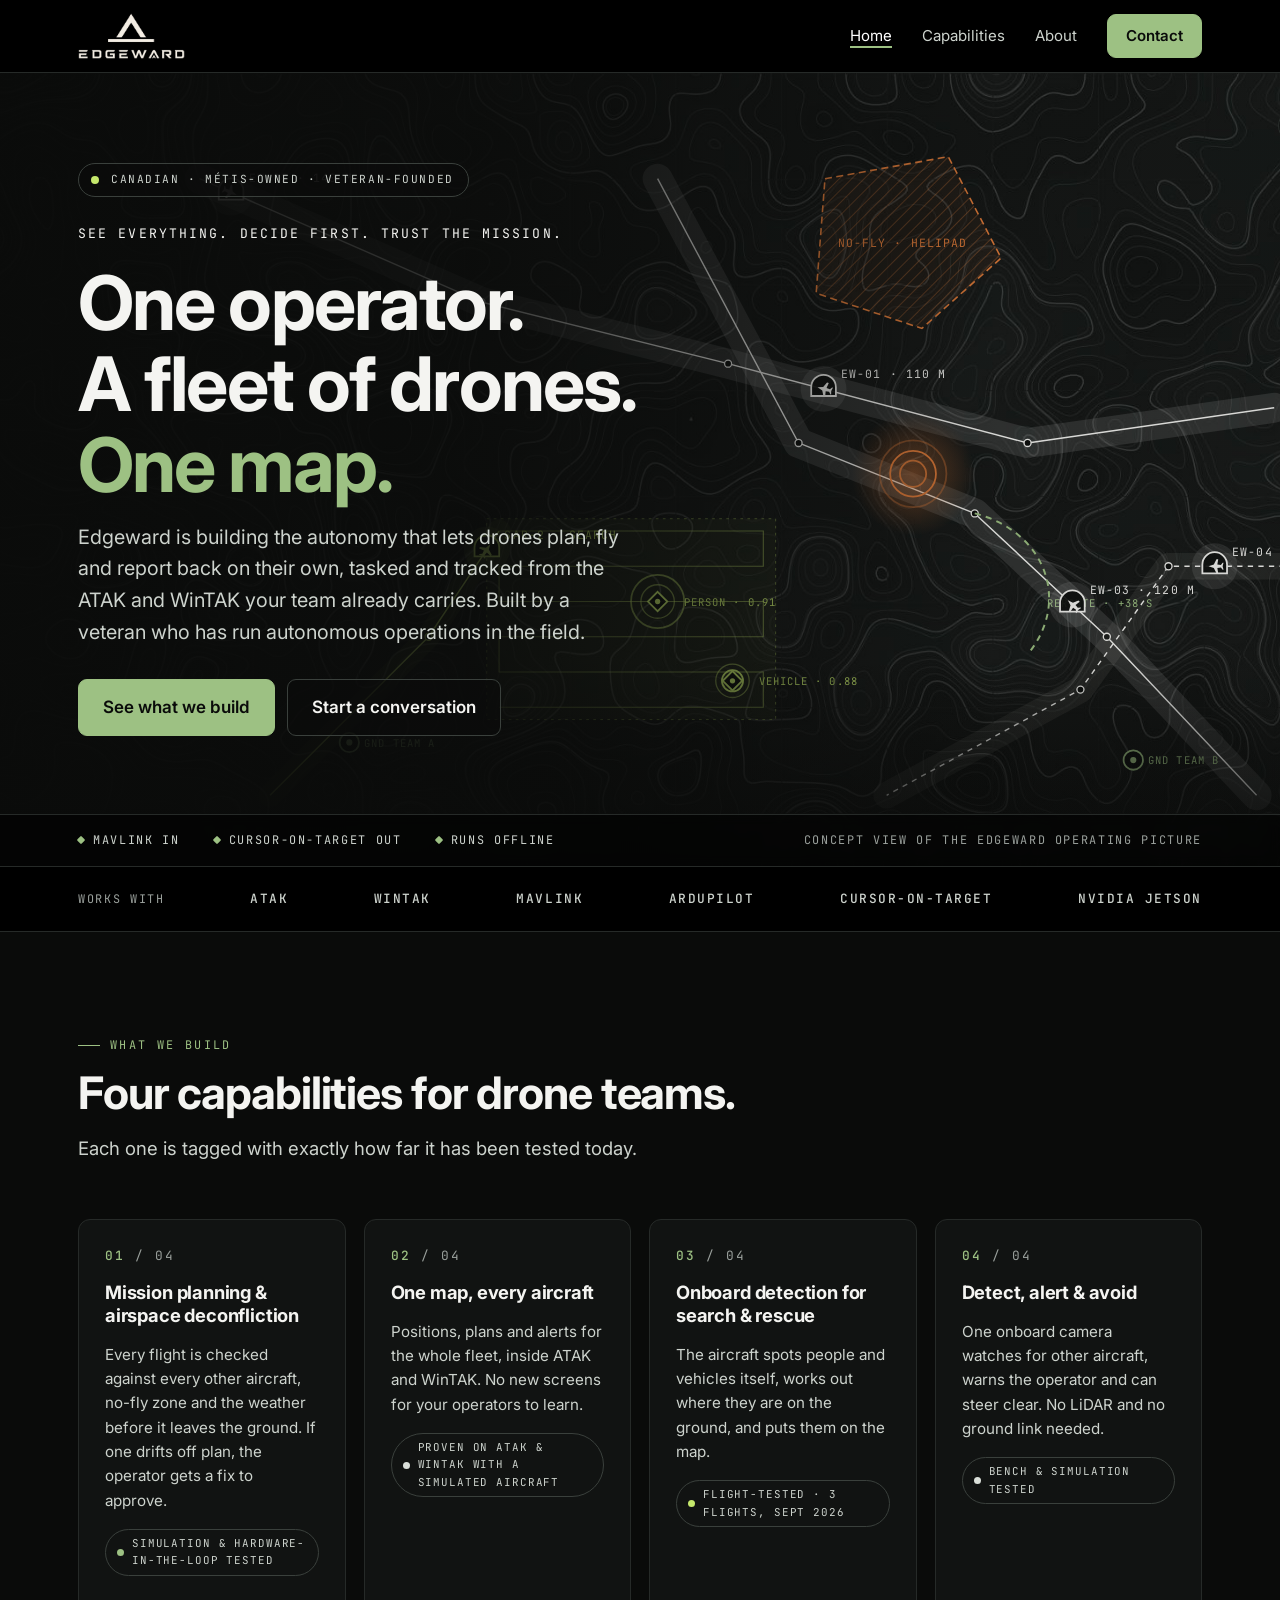
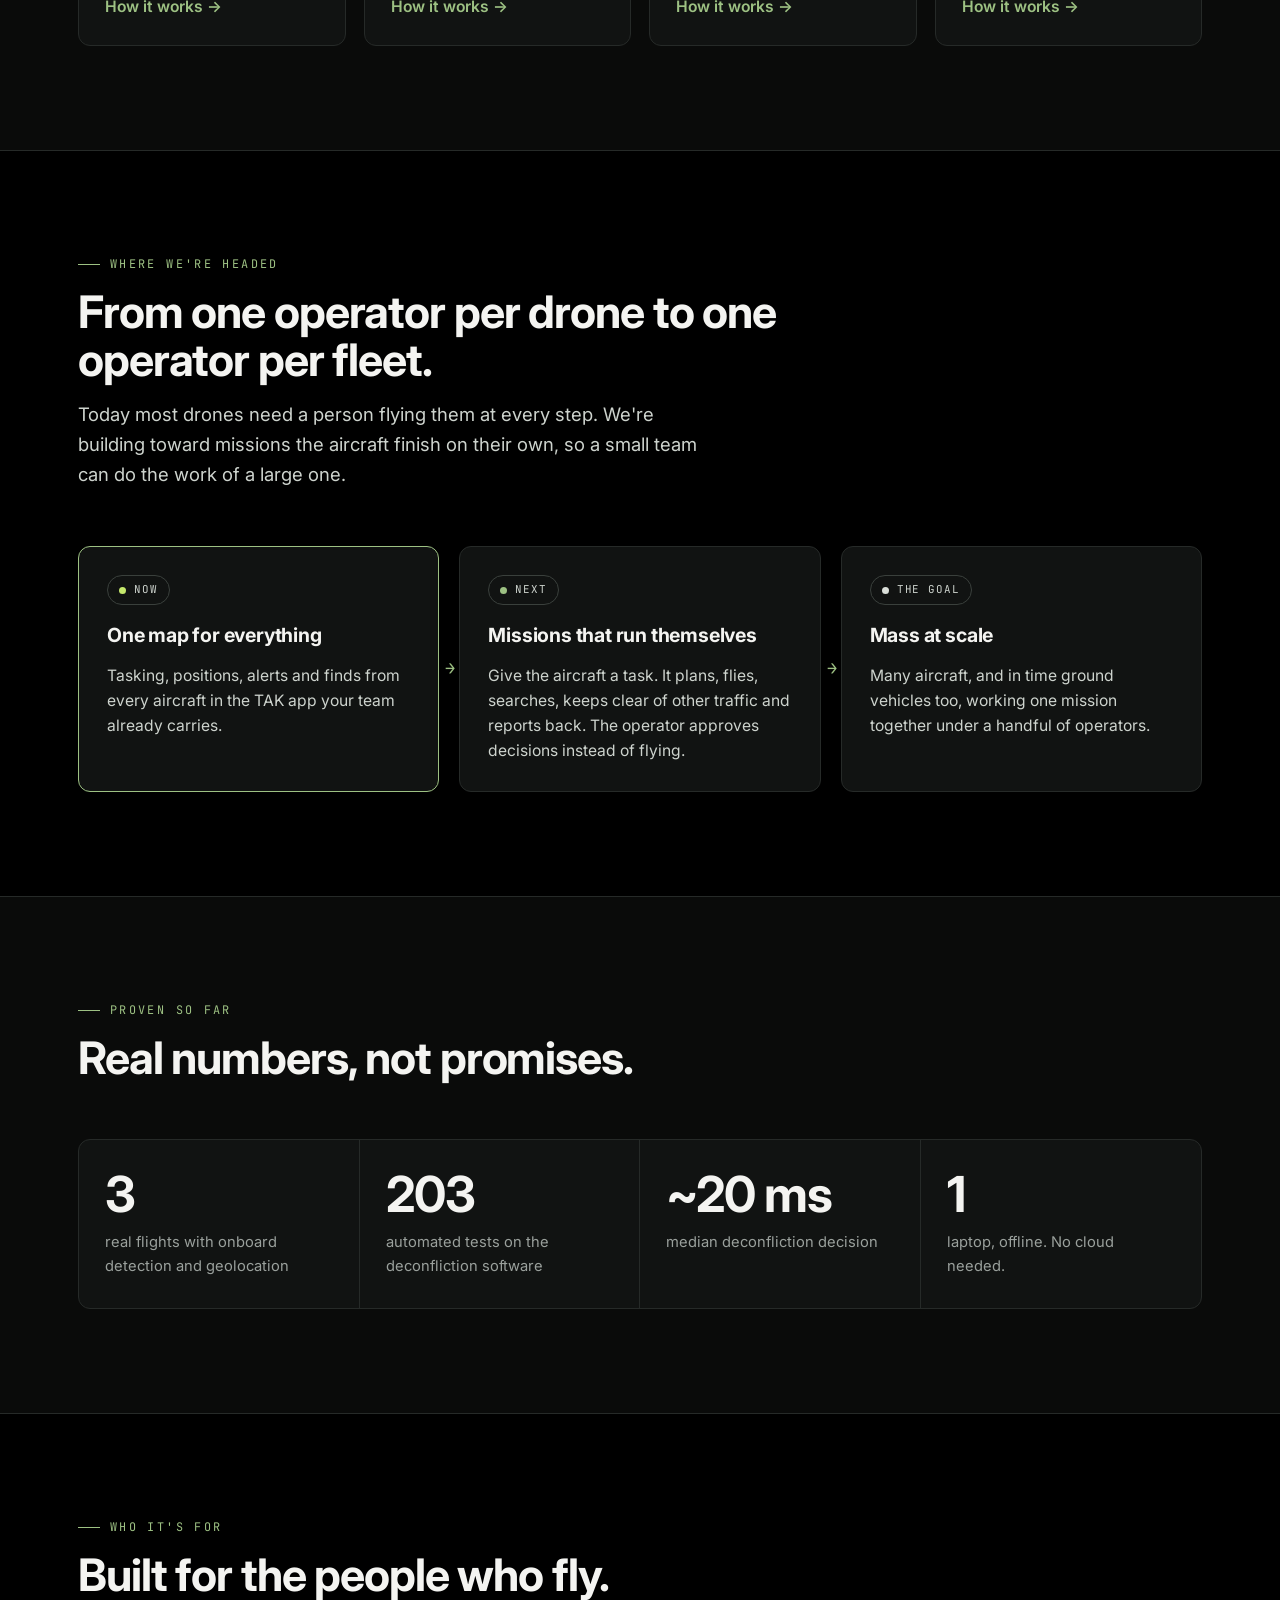
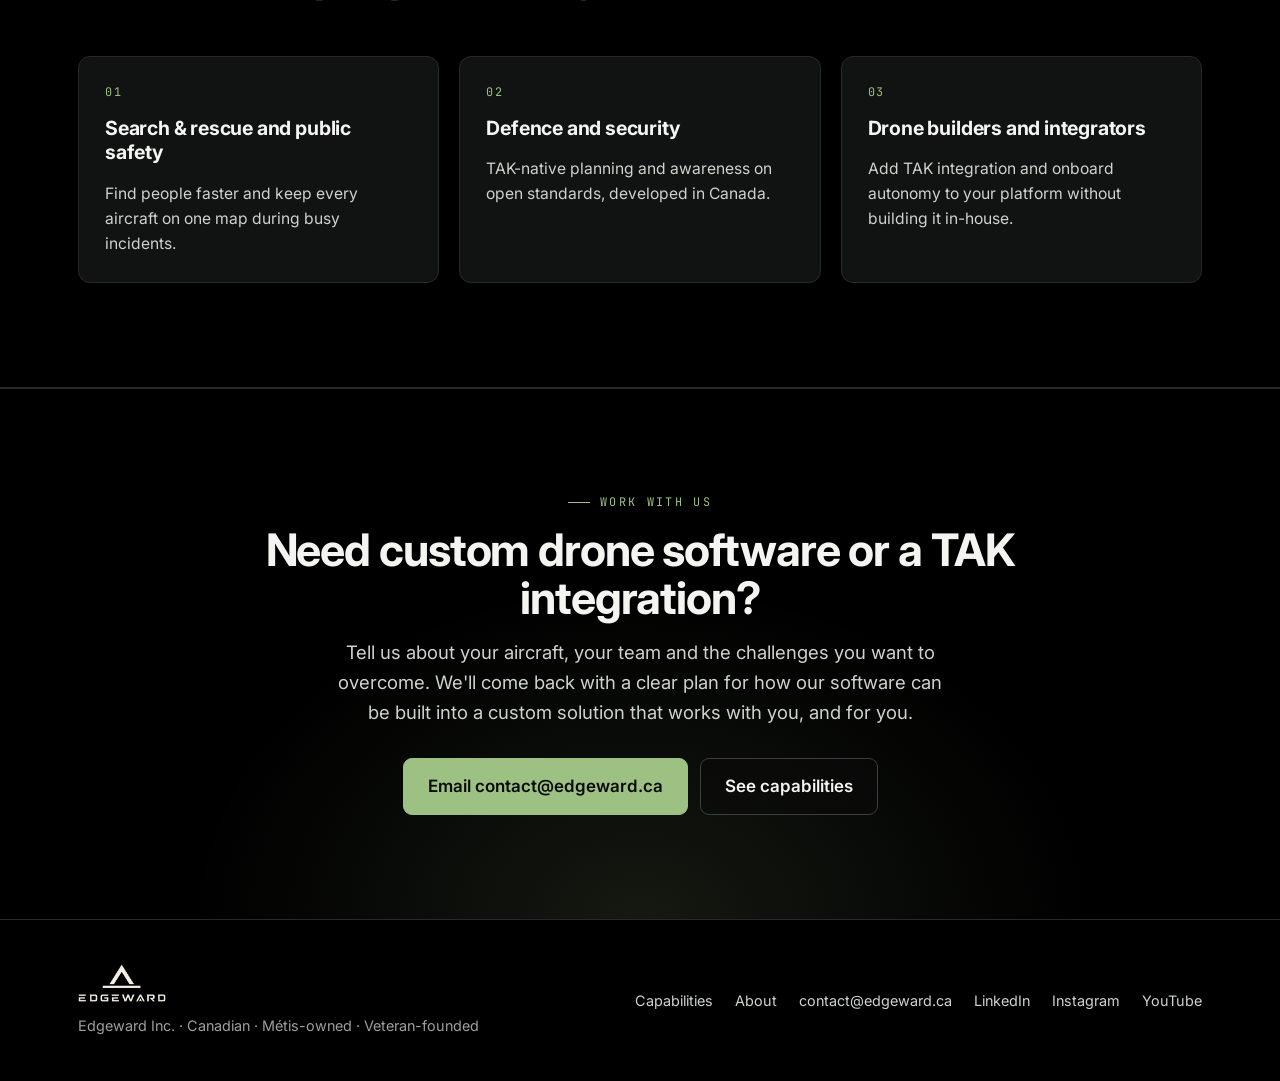
==== commit 147e3a6c: "Add YouTube link" ====
--- a/index.html
+++ b/index.html
@@ -104,7 +104,7 @@
 <footer class="site-foot">
   <div class="wrap">
     <div><img src="assets/img/logo-wordmark.png" alt="Edgeward" width="88" height="38"><p style="margin:12px 0 0">Edgeward Inc. · Canadian · Métis-owned · Veteran-founded</p></div>
-    <nav><a href="capabilities.html">Capabilities</a><a href="about.html">About</a><a href="mailto:contact@edgeward.ca">contact@edgeward.ca</a><a href="https://www.linkedin.com/company/edgewardisr/">LinkedIn</a><a href="https://www.instagram.com/edgewardisr/">Instagram</a></nav>
+    <nav><a href="capabilities.html">Capabilities</a><a href="about.html">About</a><a href="mailto:contact@edgeward.ca">contact@edgeward.ca</a><a href="https://www.linkedin.com/company/edgewardisr/">LinkedIn</a><a href="https://www.instagram.com/edgewardisr/">Instagram</a><a href="https://www.youtube.com/@Edge_Ward_ISR">YouTube</a></nav>
   </div>
 </footer>
 <script src="assets/site.js"></script>
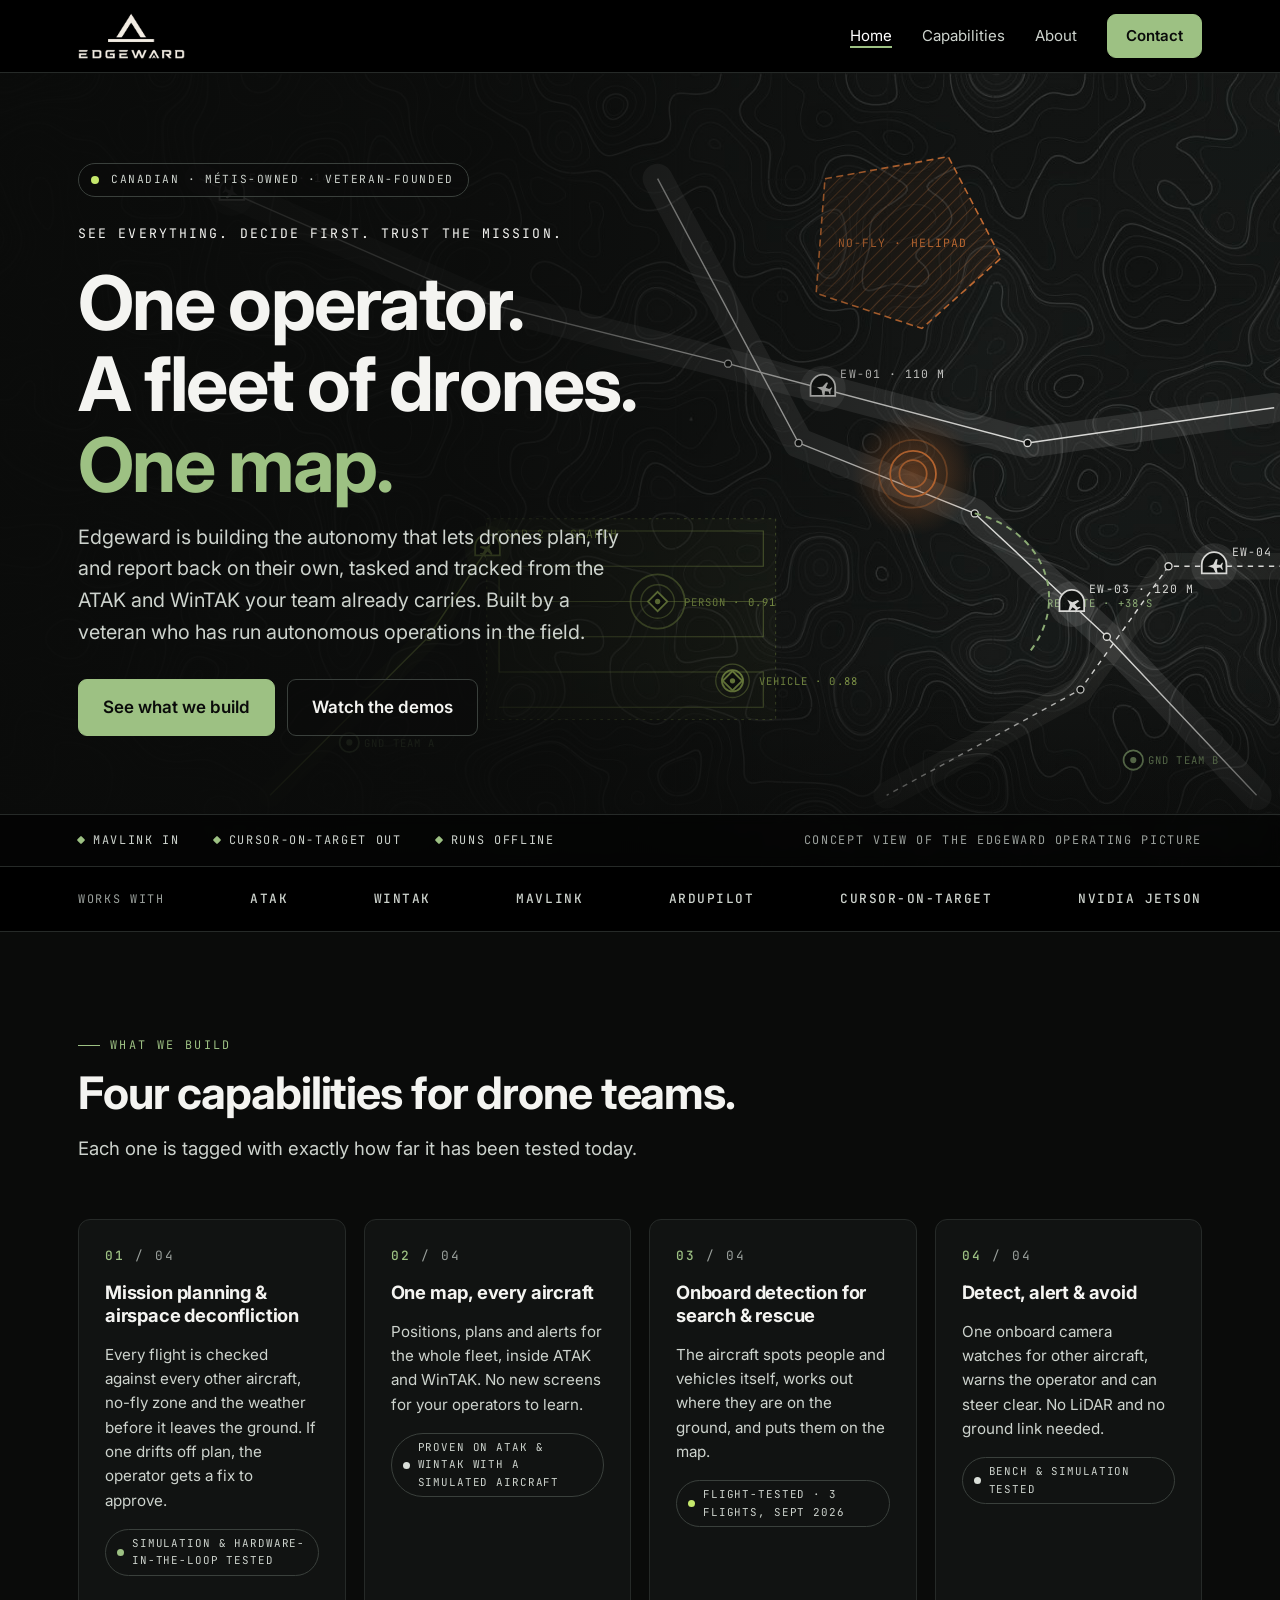
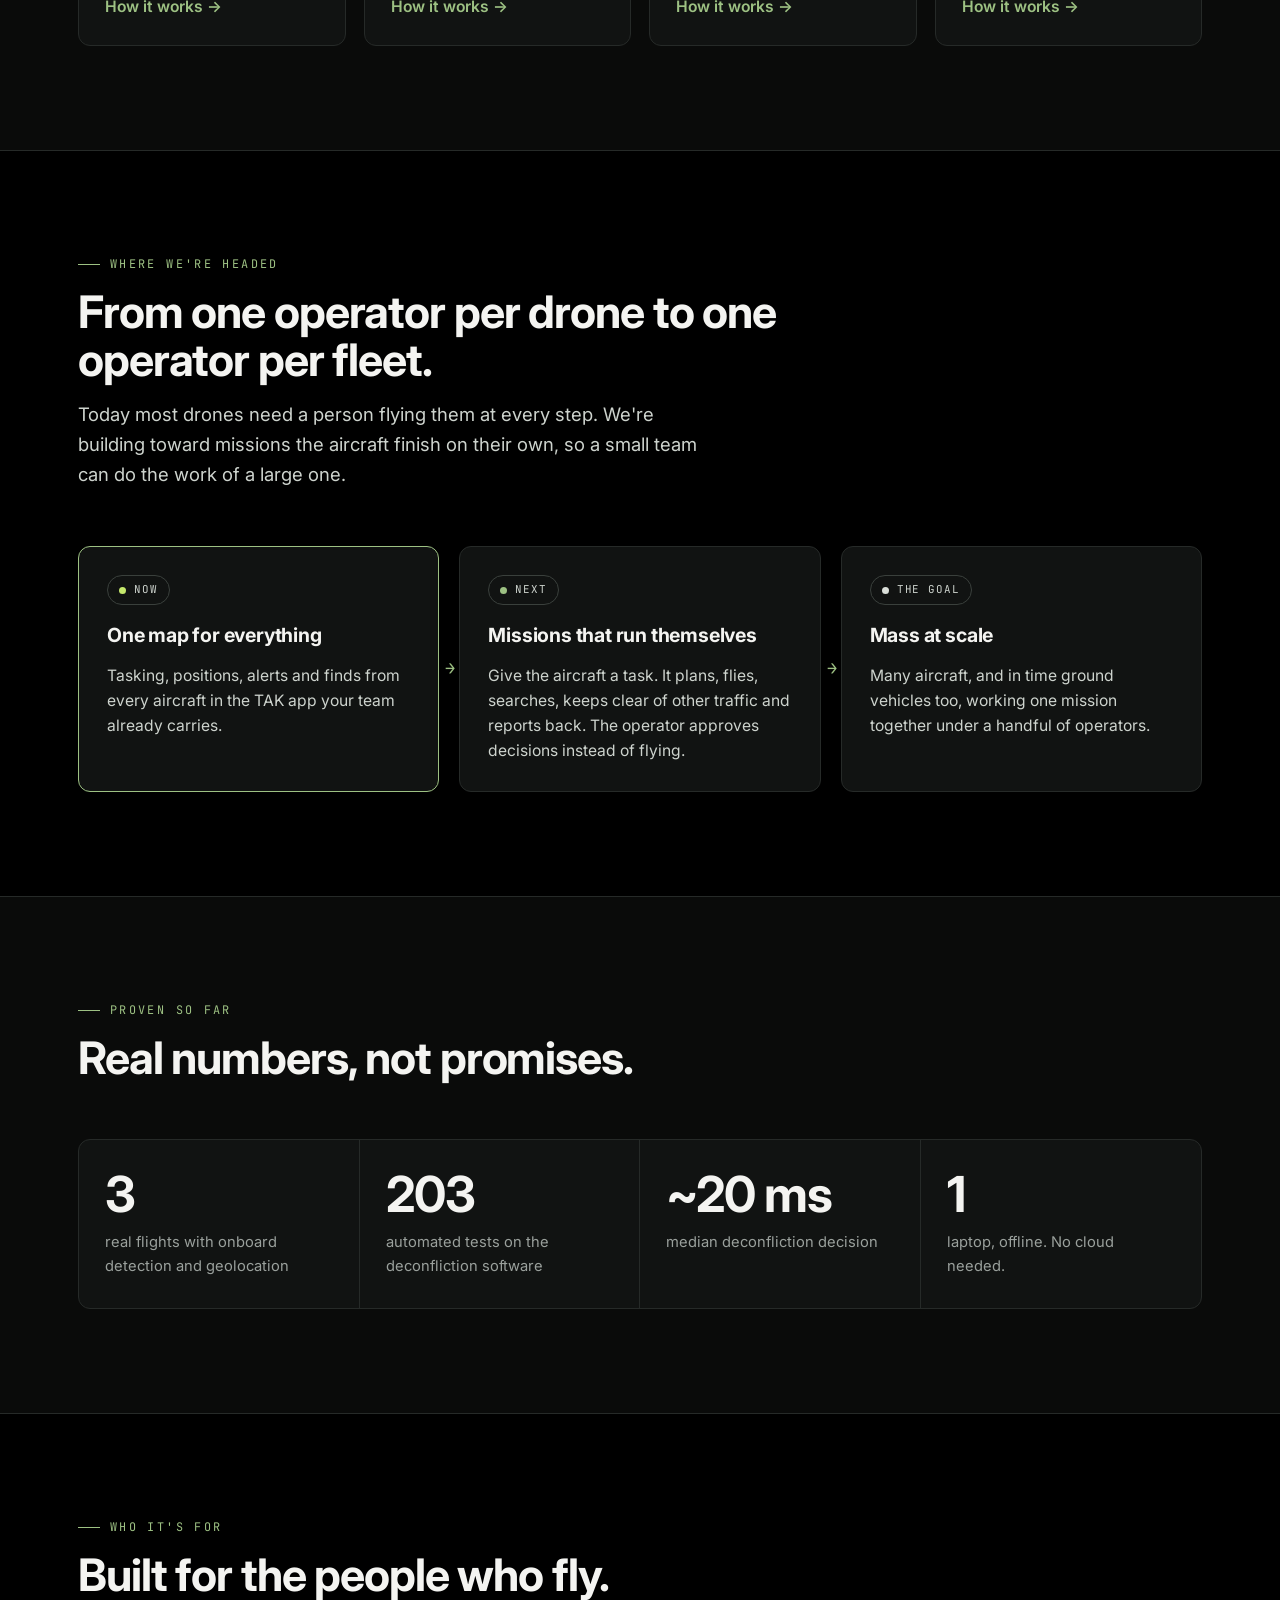
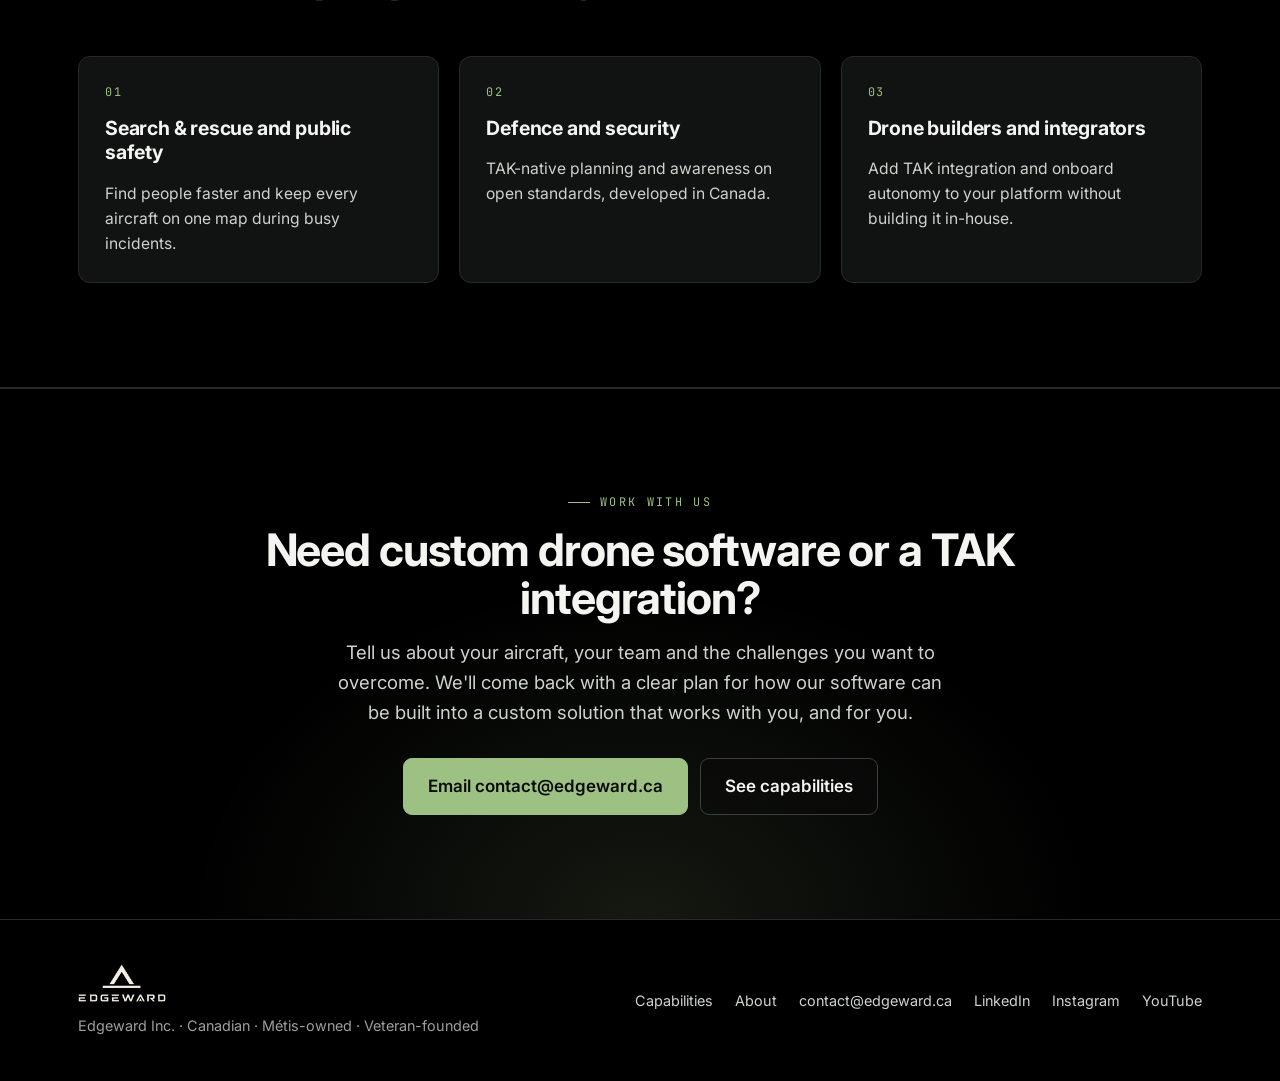
==== commit 8a14c114: "Add demo videos: watch buttons per capability and a demos section" ====
--- a/index.html
+++ b/index.html
@@ -44,7 +44,7 @@
     <p class="kicker">See everything. Decide first. Trust the mission.</p>
     <h1>One operator.<br>A fleet of drones.<br><span class="hl">One map.</span></h1>
     <p class="lead">Edgeward is building the autonomy that lets drones plan, fly and report back on their own, tasked and tracked from the ATAK and WinTAK your team already carries. Built by a veteran who has run autonomous operations in the field.</p>
-    <div class="btns"><a class="btn" href="capabilities.html">See what we build</a><a class="btn ghost" href="contact.html">Start a conversation</a></div>
+    <div class="btns"><a class="btn" href="capabilities.html">See what we build</a><a class="btn ghost" href="capabilities.html#demos">Watch the demos</a></div>
   </div>
   <div class="hero-foot"><div class="wrap mono"><span>MAVLink in</span><span>Cursor-on-Target out</span><span>Runs offline</span><span class="live">Concept view of the Edgeward operating picture</span></div></div>
 </section>
--- a/assets/site.css
+++ b/assets/site.css
@@ -117,6 +117,26 @@
 .capcard .chips{margin-top:16px}
 .capcard .more{margin-top:auto;padding-top:18px}
 
+/* video buttons + demos */
+.watch{display:inline-flex;align-items:center;gap:10px;margin-top:22px;background:none;border:1px solid var(--rule-2);color:var(--paper);font:inherit;font-weight:600;font-size:.95rem;padding:11px 18px 11px 14px;border-radius:9px;cursor:pointer;transition:border-color .2s}
+.watch:hover{border-color:var(--accent)}
+.play{display:inline-block;width:0;height:0;border-style:solid;border-width:6px 0 6px 10px;border-color:transparent transparent transparent var(--accent)}
+.demos{display:grid;grid-template-columns:repeat(3,1fr);gap:20px}
+.demo{display:flex;flex-direction:column;text-align:left;background:var(--ink-2);border:1px solid var(--rule);border-radius:var(--r);overflow:hidden;padding:0;color:var(--paper);font:inherit;cursor:pointer;transition:border-color .2s,transform .2s}
+.demo:hover{border-color:var(--accent);transform:translateY(-3px)}
+.demo .thumb{position:relative;display:block;aspect-ratio:16/9;background:#000 center/cover no-repeat;border-bottom:1px solid var(--rule)}
+.demo .thumb::after{content:"";position:absolute;inset:0;background:rgba(0,0,0,.25);transition:background .2s}
+.demo:hover .thumb::after{background:rgba(0,0,0,.05)}
+.demo .thumb .play{position:absolute;z-index:1;left:50%;top:50%;transform:translate(-40%,-50%);border-width:13px 0 13px 22px;border-color:transparent transparent transparent #fff;filter:drop-shadow(0 2px 6px rgba(0,0,0,.6))}
+.demo .len{position:absolute;z-index:1;right:8px;bottom:8px;background:rgba(0,0,0,.8);font-family:var(--mono);font-size:.72rem;padding:2px 6px;border-radius:4px}
+.dbody{display:flex;flex-direction:column;gap:10px;padding:16px 18px 20px}
+.dbody .chip{align-self:flex-start}
+.dt{font-weight:600;line-height:1.35}
+.vmodal{position:fixed;inset:0;z-index:100;background:rgba(0,0,0,.88);display:flex;align-items:center;justify-content:center;padding:20px}
+.vmodal .vbox{position:relative;width:min(1100px,100%);aspect-ratio:16/9;background:#000;border:1px solid var(--rule-2);border-radius:10px;overflow:hidden}
+.vmodal iframe{width:100%;height:100%;border:0;display:block}
+.vmodal .vclose{position:absolute;top:14px;right:16px;background:rgba(0,0,0,.6);color:#fff;border:1px solid var(--rule-2);border-radius:8px;font:inherit;padding:6px 12px;cursor:pointer}
+
 /* roadmap */
 .road{display:grid;grid-template-columns:repeat(3,1fr);gap:20px;position:relative}
 .road>div{background:var(--ink-2);border:1px solid var(--rule);border-radius:var(--r);padding:28px;position:relative}
@@ -222,7 +242,7 @@
   .show.flip{grid-template-columns:1fr}
   .show.flip .screen{order:0}
   .who,.field,.road{grid-template-columns:1fr}
-  .capgrid{grid-template-columns:repeat(2,1fr)}
+  .capgrid,.demos{grid-template-columns:repeat(2,1fr)}
   .road>div:not(:last-child)::after{right:auto;left:50%;top:auto;bottom:-19px;transform:translateX(-50%) rotate(90deg)}
   .flow{grid-template-columns:1fr}
   .arrow{transform:rotate(90deg);justify-self:center}
@@ -252,7 +272,7 @@
   .tag .mono{font-size:.6rem;letter-spacing:.1em}
   .hero-foot .wrap{gap:8px 22px}
   .strip .wrap{justify-content:flex-start}
-  .steps,.stats.three,.capgrid{grid-template-columns:1fr}
+  .steps,.stats.three,.capgrid,.demos{grid-template-columns:1fr}
   .stats.three .stat{border-right:0;border-bottom:1px solid var(--rule)}
   .stats.three .stat:last-child{border-bottom:0}
   .btns .btn{flex:1 1 auto;justify-content:center}
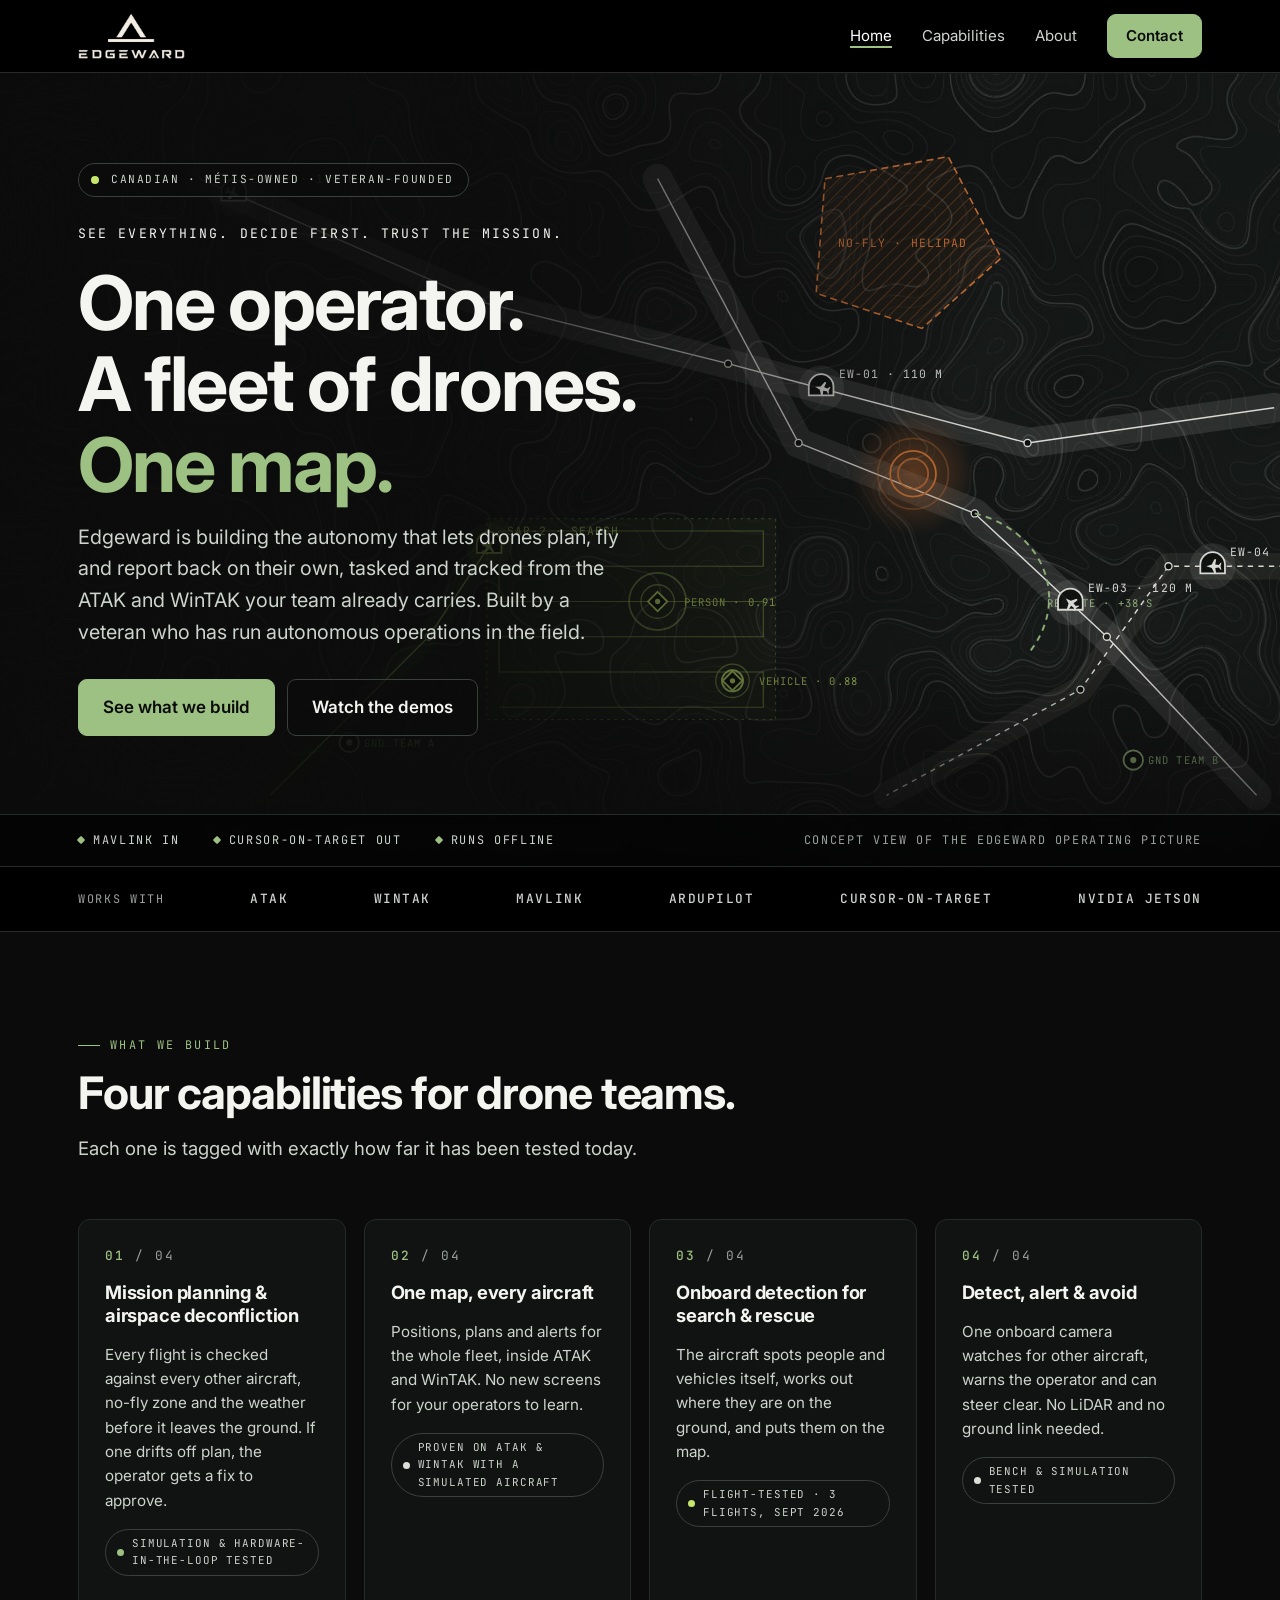
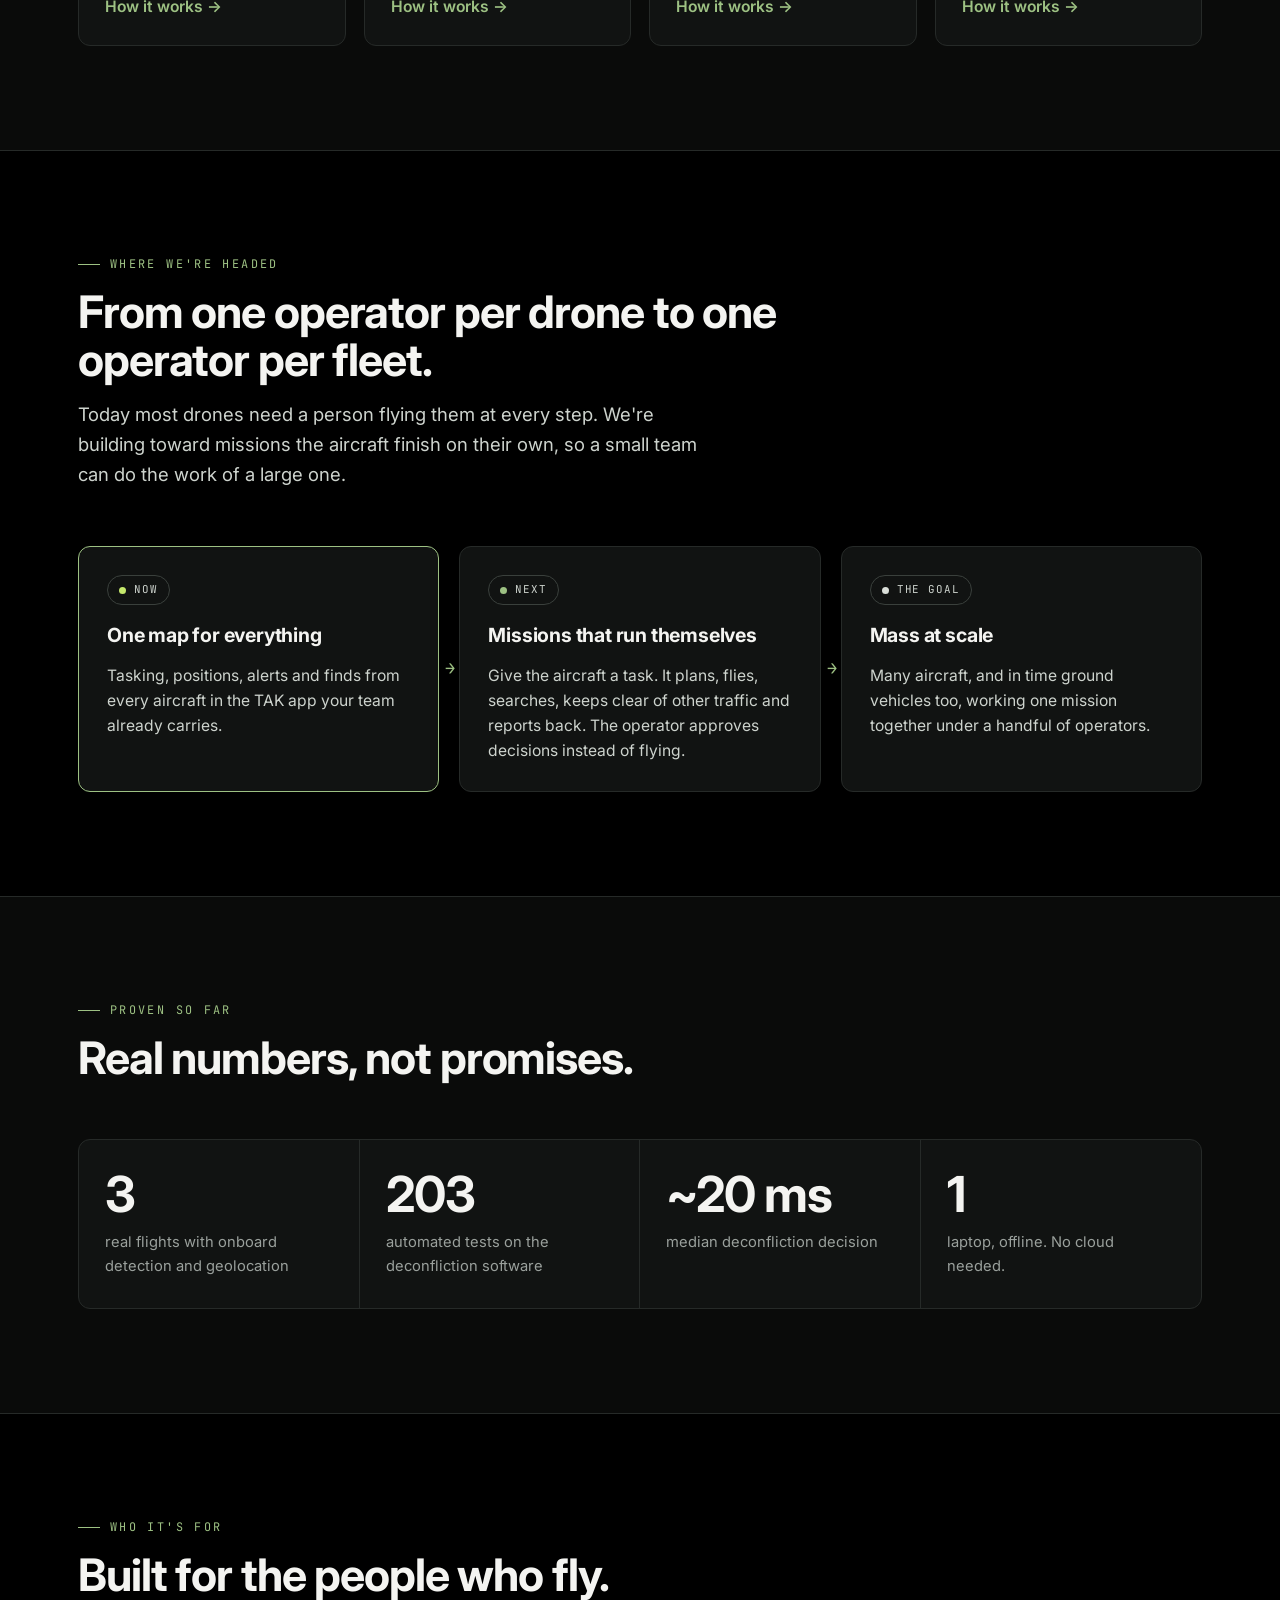
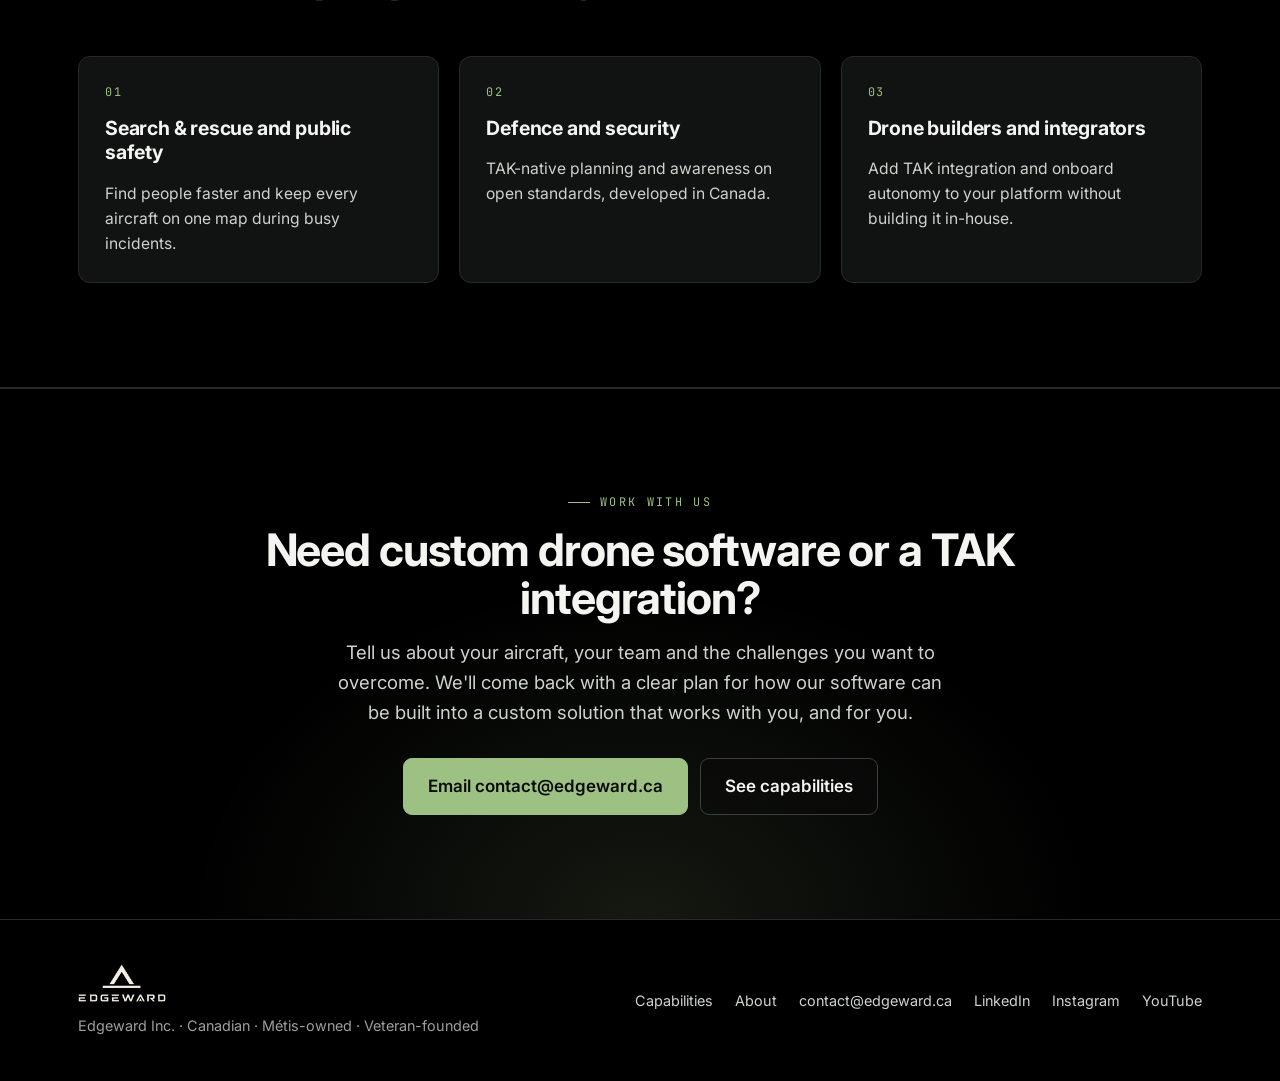
==== commit ec713b77: "Simplify: drop demos grid, keep watch buttons" ====
--- a/index.html
+++ b/index.html
@@ -44,7 +44,7 @@
     <p class="kicker">See everything. Decide first. Trust the mission.</p>
     <h1>One operator.<br>A fleet of drones.<br><span class="hl">One map.</span></h1>
     <p class="lead">Edgeward is building the autonomy that lets drones plan, fly and report back on their own, tasked and tracked from the ATAK and WinTAK your team already carries. Built by a veteran who has run autonomous operations in the field.</p>
-    <div class="btns"><a class="btn" href="capabilities.html">See what we build</a><a class="btn ghost" href="capabilities.html#demos">Watch the demos</a></div>
+    <div class="btns"><a class="btn" href="capabilities.html">See what we build</a><a class="btn ghost" href="https://www.youtube.com/@Edge_Ward_ISR">Watch the demos</a></div>
   </div>
   <div class="hero-foot"><div class="wrap mono"><span>MAVLink in</span><span>Cursor-on-Target out</span><span>Runs offline</span><span class="live">Concept view of the Edgeward operating picture</span></div></div>
 </section>
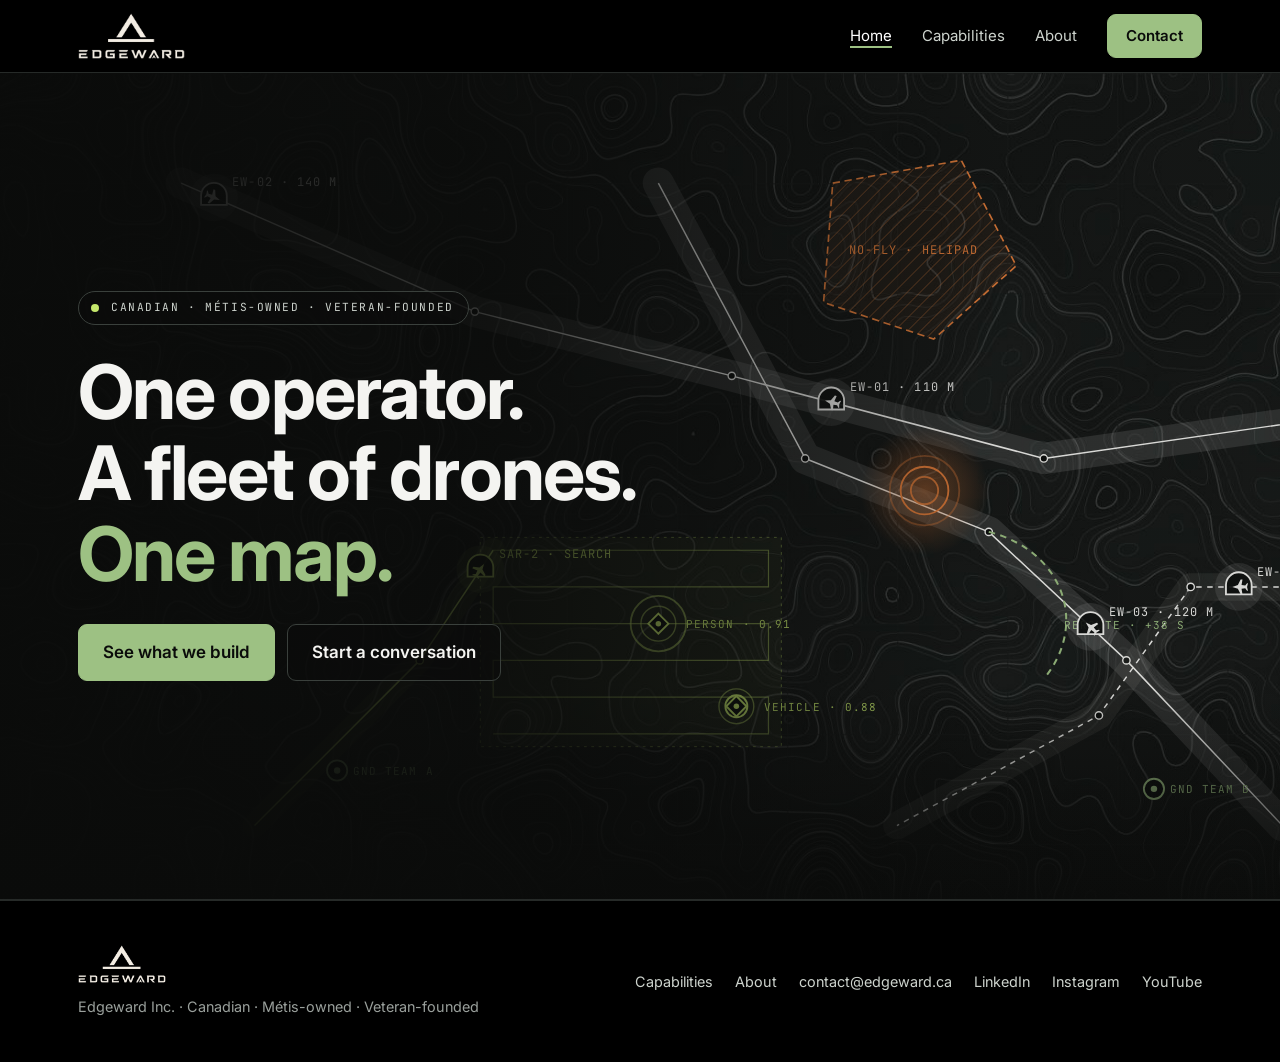
==== commit 0b949dd3: "Lean site: hero-only home, one-line capabilities, short About and Contact" ====
--- a/index.html
+++ b/index.html
@@ -4,12 +4,12 @@
 <meta charset="UTF-8">
 <meta name="viewport" content="width=device-width, initial-scale=1.0">
 <title>Edgeward | Autonomous drone operations on the TAK map</title>
-<meta name="description" content="See everything. Decide first. Trust the mission. Edgeward builds autonomy for drone teams: missions planned, deconflicted and reported back on the ATAK and WinTAK map they already carry. Canadian, Métis-owned, veteran-founded.">
+<meta name="description" content="See everything. Decide first. Trust the mission. Edgeward builds autonomy for drone teams on the ATAK and WinTAK map they already carry. Canadian, Métis-owned, veteran-founded.">
 <meta name="theme-color" content="#000000">
 <meta property="og:type" content="website">
 <meta property="og:url" content="https://edgeward.ca/">
 <meta property="og:title" content="Edgeward | Autonomous drone operations on the TAK map">
-<meta property="og:description" content="See everything. Decide first. Trust the mission. Edgeward builds autonomy for drone teams: missions planned, deconflicted and reported back on the ATAK and WinTAK map they already carry. Canadian, Métis-owned, veteran-founded.">
+<meta property="og:description" content="See everything. Decide first. Trust the mission. Edgeward builds autonomy for drone teams on the ATAK and WinTAK map they already carry. Canadian, Métis-owned, veteran-founded.">
 <meta property="og:image" content="https://edgeward.ca/assets/og-image.png">
 <meta property="og:image:width" content="1200">
 <meta property="og:image:height" content="630">
@@ -37,67 +37,12 @@
   </div>
 </header>
 <main>
-<section class="hero">
+<section class="hero hero-full">
   <div class="hero-bg"><svg class="scene hero-map" viewBox="0 0 1600 900" preserveAspectRatio="xMidYMid slice" role="img" aria-label="Concept view of the Edgeward common operating picture: aircraft moving on planned routes, a predicted conflict with a reroute, a no-fly zone, a search pattern and two detections"><defs><pattern id="hh" width="10" height="10" patternUnits="userSpaceOnUse" patternTransform="rotate(45)"><rect width="10" height="10" fill="#E07B39" fill-opacity=".06"/><line x1="0" y1="0" x2="0" y2="10" stroke="#E07B39" stroke-opacity=".35" stroke-width="2"/></pattern><radialGradient id="hg"><stop offset="0" stop-color="#E07B39" stop-opacity=".45"/><stop offset="1" stop-color="#E07B39" stop-opacity="0"/></radialGradient></defs><image href="assets/img/terrain-hero.jpg" width="1600" height="900"/><path d="M1010,120 L1150,95 L1210,210 L1120,290 L1000,250Z" fill="url(#hh)" stroke="#E07B39" stroke-width="1.8" stroke-dasharray="8 5"/><text x="1098.0" y="197.0" font-family="'JetBrains Mono',ui-monospace,Menlo,monospace" font-size="13" fill="#E07B39" letter-spacing="1.2" text-anchor="middle">NO-FLY · HELIPAD</text><rect x="626" y="506" width="328" height="228" fill="#C5E86C" fill-opacity=".05" stroke="#C5E86C" stroke-opacity=".5" stroke-dasharray="3 5"/><path d="M640,520 L940,520 L940,560 L640,560 L640,600 L940,600 L940,640 L640,640 L640,680 L940,680 L940,720 L640,720" fill="none" stroke="#C5E86C" stroke-opacity=".5" stroke-width="1.3"/><path d="M380,820 L560,640 L640,520" fill="none" stroke="#C5E86C" stroke-opacity="0.08" stroke-width="26" stroke-linejoin="round" stroke-linecap="round"/><path d="M380,820 L560,640 L640,520" fill="none" stroke="#C5E86C" stroke-width="1.6" stroke-linejoin="round"/><circle cx="560" cy="640" r="4" fill="#0C0E0D" stroke="#C5E86C" stroke-width="1.5"/><path d="M300,120 L620,260 L900,330 L1240,420 L1520,380" fill="none" stroke="#F4F4F1" stroke-opacity="0.12" stroke-width="34" stroke-linejoin="round" stroke-linecap="round"/><path d="M300,120 L620,260 L900,330 L1240,420 L1520,380" fill="none" stroke="#F4F4F1" stroke-width="1.6" stroke-linejoin="round"/><circle cx="620" cy="260" r="4" fill="#0C0E0D" stroke="#F4F4F1" stroke-width="1.5"/><circle cx="900" cy="330" r="4" fill="#0C0E0D" stroke="#F4F4F1" stroke-width="1.5"/><circle cx="1240" cy="420" r="4" fill="#0C0E0D" stroke="#F4F4F1" stroke-width="1.5"/><path d="M1500,820 L1330,640 L1180,500 L980,420 L820,120" fill="none" stroke="#F4F4F1" stroke-opacity="0.12" stroke-width="34" stroke-linejoin="round" stroke-linecap="round"/><path d="M1500,820 L1330,640 L1180,500 L980,420 L820,120" fill="none" stroke="#F4F4F1" stroke-width="1.6" stroke-linejoin="round"/><circle cx="1330" cy="640" r="4" fill="#0C0E0D" stroke="#F4F4F1" stroke-width="1.5"/><circle cx="1180" cy="500" r="4" fill="#0C0E0D" stroke="#F4F4F1" stroke-width="1.5"/><circle cx="980" cy="420" r="4" fill="#0C0E0D" stroke="#F4F4F1" stroke-width="1.5"/><path d="M1580,560 L1400,560 L1300,700 L1080,820" fill="none" stroke="#F4F4F1" stroke-opacity="0.07" stroke-width="30" stroke-linejoin="round" stroke-linecap="round"/><path d="M1580,560 L1400,560 L1300,700 L1080,820" fill="none" stroke="#F4F4F1" stroke-width="1.6" stroke-dasharray="6 6" stroke-linejoin="round"/><circle cx="1400" cy="560" r="4" fill="#0C0E0D" stroke="#F4F4F1" stroke-width="1.5"/><circle cx="1300" cy="700" r="4" fill="#0C0E0D" stroke="#F4F4F1" stroke-width="1.5"/><circle cx="1110" cy="455" r="70" fill="url(#hg)"/><path d="M1180,500 C1260,520 1290,600 1240,660" fill="none" stroke="#9DC183" stroke-width="2.2" stroke-dasharray="7 6"/><text x="1262" y="606" font-family="'JetBrains Mono',ui-monospace,Menlo,monospace" font-size="12" fill="#9DC183" letter-spacing="1.2">REROUTE · +38 S</text><circle cx="1110" cy="455" r="26" fill="none" stroke="#E07B39" stroke-width="2"/><circle cx="1110" cy="455" r="12" fill="none" stroke="#E07B39" stroke-width="2"><animate attributeName="r" values="12;58" dur="2.4s" begin="0s" repeatCount="indefinite"/><animate attributeName="opacity" values=".9;0" dur="2.4s" begin="0s" repeatCount="indefinite"/></circle><circle cx="1110" cy="455" r="12" fill="none" stroke="#E07B39" stroke-width="2"><animate attributeName="r" values="12;58" dur="2.4s" begin="1.2s" repeatCount="indefinite"/><animate attributeName="opacity" values=".9;0" dur="2.4s" begin="1.2s" repeatCount="indefinite"/></circle><circle cx="820" cy="600" r="12" fill="none" stroke="#C5E86C" stroke-width="2"><animate attributeName="r" values="12;58" dur="2.4s" begin="0.4s" repeatCount="indefinite"/><animate attributeName="opacity" values=".9;0" dur="2.4s" begin="0.4s" repeatCount="indefinite"/></circle><circle cx="905" cy="690" r="12" fill="none" stroke="#C5E86C" stroke-width="2"><animate attributeName="r" values="12;58" dur="2.4s" begin="1.6s" repeatCount="indefinite"/><animate attributeName="opacity" values=".9;0" dur="2.4s" begin="1.6s" repeatCount="indefinite"/></circle><g transform="translate(820,600)"><circle r="19" fill="none" stroke="#C5E86C" stroke-opacity=".5" stroke-width="1.5"/><path d="M0,-11 L11,0 L0,11 L-11,0Z" fill="#0C0E0D" fill-opacity=".92" stroke="#C5E86C" stroke-width="2"/><circle r="3" fill="#C5E86C"/><text x="30" y="5" font-family="'JetBrains Mono',ui-monospace,Menlo,monospace" font-size="12" fill="#C5E86C" letter-spacing="1.2">PERSON · 0.91</text></g><g transform="translate(905,690)"><circle r="19" fill="none" stroke="#C5E86C" stroke-opacity=".5" stroke-width="1.5"/><path d="M0,-11 L11,0 L0,11 L-11,0Z" fill="#0C0E0D" fill-opacity=".92" stroke="#C5E86C" stroke-width="2"/><circle r="3" fill="#C5E86C"/><text x="30" y="5" font-family="'JetBrains Mono',ui-monospace,Menlo,monospace" font-size="12" fill="#C5E86C" letter-spacing="1.2">VEHICLE · 0.88</text></g><g transform="translate(470,760)"><circle r="11" fill="#0C0E0D" fill-opacity=".9" stroke="#9DC183" stroke-width="2"/><circle r="3.5" fill="#9DC183"/><text x="17" y="5" font-family="'JetBrains Mono',ui-monospace,Menlo,monospace" font-size="12" fill="#9DC183" letter-spacing="1.2">GND TEAM A</text></g><g transform="translate(1360,780)"><circle r="11" fill="#0C0E0D" fill-opacity=".9" stroke="#9DC183" stroke-width="2"/><circle r="3.5" fill="#9DC183"/><text x="17" y="5" font-family="'JetBrains Mono',ui-monospace,Menlo,monospace" font-size="12" fill="#9DC183" letter-spacing="1.2">GND TEAM B</text></g><g><animateMotion dur="44s" begin="0s" repeatCount="indefinite" path="M300,120 L620,260 L900,330 L1240,420 L1520,380"/><circle r="26.0" fill="#F4F4F1" opacity=".10"/><path d="M-14.0,8.0 V-2.0 A14.0,14.0 0 0 1 14.0,-2.0 V8.0 Z" fill="#0C0E0D" fill-opacity=".92" stroke="#F4F4F1" stroke-width="2"/><text x="20.0" y="-12.0" font-family="'JetBrains Mono',ui-monospace,Menlo,monospace" font-size="13.0" fill="#F4F4F1" letter-spacing="1.2">EW-02 · 140 M</text></g><g><animateMotion dur="44s" begin="0s" repeatCount="indefinite" path="M300,120 L620,260 L900,330 L1240,420 L1520,380" rotate="auto"/><path transform="rotate(90) scale(1.0) translate(0,1)" d="M0,-8 L2,-2 L8,1 L8,3 L2,2 L1.5,6 L4,8 L4,9 L0,8 L-4,9 L-4,8 L-1.5,6 L-2,2 L-8,3 L-8,1 L-2,-2 Z" fill="#F4F4F1"/></g><g><animateMotion dur="52s" begin="-20s" repeatCount="indefinite" path="M1520,380 L1240,420 L900,330 L620,260 L300,120"/><circle r="26.0" fill="#F4F4F1" opacity=".10"/><path d="M-14.0,8.0 V-2.0 A14.0,14.0 0 0 1 14.0,-2.0 V8.0 Z" fill="#0C0E0D" fill-opacity=".92" stroke="#F4F4F1" stroke-width="2"/><text x="20.0" y="-12.0" font-family="'JetBrains Mono',ui-monospace,Menlo,monospace" font-size="13.0" fill="#F4F4F1" letter-spacing="1.2">EW-01 · 110 M</text></g><g><animateMotion dur="52s" begin="-20s" repeatCount="indefinite" path="M1520,380 L1240,420 L900,330 L620,260 L300,120" rotate="auto"/><path transform="rotate(90) scale(1.0) translate(0,1)" d="M0,-8 L2,-2 L8,1 L8,3 L2,2 L1.5,6 L4,8 L4,9 L0,8 L-4,9 L-4,8 L-1.5,6 L-2,2 L-8,3 L-8,1 L-2,-2 Z" fill="#F4F4F1"/></g><g><animateMotion dur="38s" begin="-10s" repeatCount="indefinite" path="M1500,820 L1330,640 L1180,500 L980,420 L820,120"/><circle r="26.0" fill="#F4F4F1" opacity=".10"/><path d="M-14.0,8.0 V-2.0 A14.0,14.0 0 0 1 14.0,-2.0 V8.0 Z" fill="#0C0E0D" fill-opacity=".92" stroke="#F4F4F1" stroke-width="2"/><text x="20.0" y="-12.0" font-family="'JetBrains Mono',ui-monospace,Menlo,monospace" font-size="13.0" fill="#F4F4F1" letter-spacing="1.2">EW-03 · 120 M</text></g><g><animateMotion dur="38s" begin="-10s" repeatCount="indefinite" path="M1500,820 L1330,640 L1180,500 L980,420 L820,120" rotate="auto"/><path transform="rotate(90) scale(1.0) translate(0,1)" d="M0,-8 L2,-2 L8,1 L8,3 L2,2 L1.5,6 L4,8 L4,9 L0,8 L-4,9 L-4,8 L-1.5,6 L-2,2 L-8,3 L-8,1 L-2,-2 Z" fill="#F4F4F1"/></g><g><animateMotion dur="30s" begin="-5s" repeatCount="indefinite" path="M1580,560 L1400,560 L1300,700 L1080,820"/><circle r="26.0" fill="#F4F4F1" opacity=".10"/><path d="M-14.0,8.0 V-2.0 A14.0,14.0 0 0 1 14.0,-2.0 V8.0 Z" fill="#0C0E0D" fill-opacity=".92" stroke="#F4F4F1" stroke-width="2"/><text x="20.0" y="-12.0" font-family="'JetBrains Mono',ui-monospace,Menlo,monospace" font-size="13.0" fill="#F4F4F1" letter-spacing="1.2">EW-04 · 90 M</text></g><g><animateMotion dur="30s" begin="-5s" repeatCount="indefinite" path="M1580,560 L1400,560 L1300,700 L1080,820" rotate="auto"/><path transform="rotate(90) scale(1.0) translate(0,1)" d="M0,-8 L2,-2 L8,1 L8,3 L2,2 L1.5,6 L4,8 L4,9 L0,8 L-4,9 L-4,8 L-1.5,6 L-2,2 L-8,3 L-8,1 L-2,-2 Z" fill="#F4F4F1"/></g><g><animateMotion dur="60s" begin="-8s" repeatCount="indefinite" path="M380,820 L560,640 L640,520 L940,520 L940,560 L640,560 L640,600 L940,600 L940,640 L640,640 L640,680 L940,680 L940,720 L640,720"/><circle r="26.0" fill="#C5E86C" opacity=".10"/><path d="M-14.0,8.0 V-2.0 A14.0,14.0 0 0 1 14.0,-2.0 V8.0 Z" fill="#0C0E0D" fill-opacity=".92" stroke="#C5E86C" stroke-width="2"/><text x="20.0" y="-12.0" font-family="'JetBrains Mono',ui-monospace,Menlo,monospace" font-size="13.0" fill="#C5E86C" letter-spacing="1.2">SAR-2 · SEARCH</text></g><g><animateMotion dur="60s" begin="-8s" repeatCount="indefinite" path="M380,820 L560,640 L640,520 L940,520 L940,560 L640,560 L640,600 L940,600 L940,640 L640,640 L640,680 L940,680 L940,720 L640,720" rotate="auto"/><path transform="rotate(90) scale(1.0) translate(0,1)" d="M0,-8 L2,-2 L8,1 L8,3 L2,2 L1.5,6 L4,8 L4,9 L0,8 L-4,9 L-4,8 L-1.5,6 L-2,2 L-8,3 L-8,1 L-2,-2 Z" fill="#C5E86C"/></g><g transform="translate(1545,60)"><circle r="20" fill="#0C0E0D" fill-opacity=".7" stroke="#333936"/><path d="M0,-13 L6,6 L0,2 L-6,6Z" fill="#F4F4F1"/></g></svg></div>
   <div class="wrap">
     <div class="tag"><span class="dot"></span><span class="mono">Canadian · Métis-owned · Veteran-founded</span></div>
-    <p class="kicker">See everything. Decide first. Trust the mission.</p>
     <h1>One operator.<br>A fleet of drones.<br><span class="hl">One map.</span></h1>
-    <p class="lead">Edgeward is building the autonomy that lets drones plan, fly and report back on their own, tasked and tracked from the ATAK and WinTAK your team already carries. Built by a veteran who has run autonomous operations in the field.</p>
-    <div class="btns"><a class="btn" href="capabilities.html">See what we build</a><a class="btn ghost" href="https://www.youtube.com/@Edge_Ward_ISR">Watch the demos</a></div>
-  </div>
-  <div class="hero-foot"><div class="wrap mono"><span>MAVLink in</span><span>Cursor-on-Target out</span><span>Runs offline</span><span class="live">Concept view of the Edgeward operating picture</span></div></div>
-</section>
-
-<div class="strip"><div class="wrap"><span class="mono">Works with</span><b>ATAK</b><b>WinTAK</b><b>MAVLink</b><b>ArduPilot</b><b>Cursor-on-Target</b><b>NVIDIA Jetson</b></div></div>
-
-<section>
-  <div class="wrap">
-    <div class="section-head rv"><p class="eyebrow">What we build</p><h2>Four capabilities for drone teams.</h2><p class="lead">Each one is tagged with exactly how far it has been tested today.</p></div>
-    <div class="capgrid rv"><a class="capcard" href="capabilities.html#deconfliction"><span class="num"><b>01</b> / 04</span><h3>Mission planning &amp; airspace deconfliction</h3><p>Every flight is checked against every other aircraft, no-fly zone and the weather before it leaves the ground. If one drifts off plan, the operator gets a fix to approve.</p><div class="chips"><span class="chip sim">Simulation &amp; hardware-in-the-loop tested</span></div><span class="more">How it works →</span></a><a class="capcard" href="capabilities.html#one-map"><span class="num"><b>02</b> / 04</span><h3>One map, every aircraft</h3><p>Positions, plans and alerts for the whole fleet, inside ATAK and WinTAK. No new screens for your operators to learn.</p><div class="chips"><span class="chip bench">Proven on ATAK &amp; WinTAK with a simulated aircraft</span></div><span class="more">How it works →</span></a><a class="capcard" href="capabilities.html#detection"><span class="num"><b>03</b> / 04</span><h3>Onboard detection for search &amp; rescue</h3><p>The aircraft spots people and vehicles itself, works out where they are on the ground, and puts them on the map.</p><div class="chips"><span class="chip flight">Flight-tested · 3 flights, Sept 2026</span></div><span class="more">How it works →</span></a><a class="capcard" href="capabilities.html#daa"><span class="num"><b>04</b> / 04</span><h3>Detect, alert &amp; avoid</h3><p>One onboard camera watches for other aircraft, warns the operator and can steer clear. No LiDAR and no ground link needed.</p><div class="chips"><span class="chip bench">Bench &amp; simulation tested</span></div><span class="more">How it works →</span></a></div>
-  </div>
-</section>
-
-<section class="alt">
-  <div class="wrap">
-    <div class="section-head rv"><p class="eyebrow">Where we're headed</p><h2>From one operator per drone to one operator per fleet.</h2><p class="lead">Today most drones need a person flying them at every step. We're building toward missions the aircraft finish on their own, so a small team can do the work of a large one.</p></div>
-    <div class="road rv">
-      <div><span class="chip flight">Now</span><h3>One map for everything</h3><p>Tasking, positions, alerts and finds from every aircraft in the TAK app your team already carries.</p></div>
-      <div><span class="chip sim">Next</span><h3>Missions that run themselves</h3><p>Give the aircraft a task. It plans, flies, searches, keeps clear of other traffic and reports back. The operator approves decisions instead of flying.</p></div>
-      <div><span class="chip bench">The goal</span><h3>Mass at scale</h3><p>Many aircraft, and in time ground vehicles too, working one mission together under a handful of operators.</p></div>
-    </div>
-  </div>
-</section>
-
-<section>
-  <div class="wrap">
-    <div class="section-head rv"><p class="eyebrow">Proven so far</p><h2>Real numbers, not promises.</h2></div>
-    <div class="stats rv">
-      <div class="stat"><b>3</b><span>real flights with onboard detection and geolocation</span></div>
-      <div class="stat"><b>203</b><span>automated tests on the deconfliction software</span></div>
-      <div class="stat"><b>~20 ms</b><span>median deconfliction decision</span></div>
-      <div class="stat"><b>1</b><span>laptop, offline. No cloud needed.</span></div>
-    </div>
-  </div>
-</section>
-
-<section class="alt">
-  <div class="wrap">
-    <div class="section-head rv"><p class="eyebrow">Who it's for</p><h2>Built for the people who fly.</h2></div>
-    <div class="who rv">
-      <div><span class="mono">01</span><h3>Search &amp; rescue and public safety</h3><p>Find people faster and keep every aircraft on one map during busy incidents.</p></div>
-      <div><span class="mono">02</span><h3>Defence and security</h3><p>TAK-native planning and awareness on open standards, developed in Canada.</p></div>
-      <div><span class="mono">03</span><h3>Drone builders and integrators</h3><p>Add TAK integration and onboard autonomy to your platform without building it in-house.</p></div>
-    </div>
-  </div>
-</section>
-
-<section class="cta">
-  <div class="wrap rv">
-    <p class="eyebrow">Work with us</p>
-    <h2>Need custom drone software or a TAK integration?</h2>
-    <p class="lead">Tell us about your aircraft, your team and the challenges you want to overcome. We'll come back with a clear plan for how our software can be built into a custom solution that works with you, and for you.</p>
-    <div class="btns"><a class="btn" href="mailto:contact@edgeward.ca">Email contact@edgeward.ca</a><a class="btn ghost" href="capabilities.html">See capabilities</a></div>
+    <div class="btns"><a class="btn" href="capabilities.html">See what we build</a><a class="btn ghost" href="about.html">Start a conversation</a></div>
   </div>
 </section>
 </main>
--- a/assets/site.css
+++ b/assets/site.css
@@ -62,6 +62,9 @@
 .hero-foot .live{margin-left:auto;color:var(--muted)}
 .hero-foot .live::before{display:none}
 
+.hero-full{min-height:calc(100vh - 73px);min-height:calc(100svh - 73px)}
+.hero-full>.wrap{padding-bottom:90px}
+
 /* sections */
 section{padding:104px 0}
 section.hero{padding:0}
@@ -117,26 +120,6 @@
 .capcard .chips{margin-top:16px}
 .capcard .more{margin-top:auto;padding-top:18px}
 
-/* video buttons + demos */
-.watch{display:inline-flex;align-items:center;gap:10px;margin-top:22px;background:none;border:1px solid var(--rule-2);color:var(--paper);font:inherit;font-weight:600;font-size:.95rem;padding:11px 18px 11px 14px;border-radius:9px;cursor:pointer;transition:border-color .2s}
-.watch:hover{border-color:var(--accent)}
-.play{display:inline-block;width:0;height:0;border-style:solid;border-width:6px 0 6px 10px;border-color:transparent transparent transparent var(--accent)}
-.demos{display:grid;grid-template-columns:repeat(3,1fr);gap:20px}
-.demo{display:flex;flex-direction:column;text-align:left;background:var(--ink-2);border:1px solid var(--rule);border-radius:var(--r);overflow:hidden;padding:0;color:var(--paper);font:inherit;cursor:pointer;transition:border-color .2s,transform .2s}
-.demo:hover{border-color:var(--accent);transform:translateY(-3px)}
-.demo .thumb{position:relative;display:block;aspect-ratio:16/9;background:#000 center/cover no-repeat;border-bottom:1px solid var(--rule)}
-.demo .thumb::after{content:"";position:absolute;inset:0;background:rgba(0,0,0,.25);transition:background .2s}
-.demo:hover .thumb::after{background:rgba(0,0,0,.05)}
-.demo .thumb .play{position:absolute;z-index:1;left:50%;top:50%;transform:translate(-40%,-50%);border-width:13px 0 13px 22px;border-color:transparent transparent transparent #fff;filter:drop-shadow(0 2px 6px rgba(0,0,0,.6))}
-.demo .len{position:absolute;z-index:1;right:8px;bottom:8px;background:rgba(0,0,0,.8);font-family:var(--mono);font-size:.72rem;padding:2px 6px;border-radius:4px}
-.dbody{display:flex;flex-direction:column;gap:10px;padding:16px 18px 20px}
-.dbody .chip{align-self:flex-start}
-.dt{font-weight:600;line-height:1.35}
-.vmodal{position:fixed;inset:0;z-index:100;background:rgba(0,0,0,.88);display:flex;align-items:center;justify-content:center;padding:20px}
-.vmodal .vbox{position:relative;width:min(1100px,100%);aspect-ratio:16/9;background:#000;border:1px solid var(--rule-2);border-radius:10px;overflow:hidden}
-.vmodal iframe{width:100%;height:100%;border:0;display:block}
-.vmodal .vclose{position:absolute;top:14px;right:16px;background:rgba(0,0,0,.6);color:#fff;border:1px solid var(--rule-2);border-radius:8px;font:inherit;padding:6px 12px;cursor:pointer}
-
 /* roadmap */
 .road{display:grid;grid-template-columns:repeat(3,1fr);gap:20px;position:relative}
 .road>div{background:var(--ink-2);border:1px solid var(--rule);border-radius:var(--r);padding:28px;position:relative}
@@ -242,7 +225,7 @@
   .show.flip{grid-template-columns:1fr}
   .show.flip .screen{order:0}
   .who,.field,.road{grid-template-columns:1fr}
-  .capgrid,.demos{grid-template-columns:repeat(2,1fr)}
+  .capgrid{grid-template-columns:repeat(2,1fr)}
   .road>div:not(:last-child)::after{right:auto;left:50%;top:auto;bottom:-19px;transform:translateX(-50%) rotate(90deg)}
   .flow{grid-template-columns:1fr}
   .arrow{transform:rotate(90deg);justify-self:center}
@@ -272,7 +255,7 @@
   .tag .mono{font-size:.6rem;letter-spacing:.1em}
   .hero-foot .wrap{gap:8px 22px}
   .strip .wrap{justify-content:flex-start}
-  .steps,.stats.three,.capgrid,.demos{grid-template-columns:1fr}
+  .steps,.stats.three,.capgrid{grid-template-columns:1fr}
   .stats.three .stat{border-right:0;border-bottom:1px solid var(--rule)}
   .stats.three .stat:last-child{border-bottom:0}
   .btns .btn{flex:1 1 auto;justify-content:center}
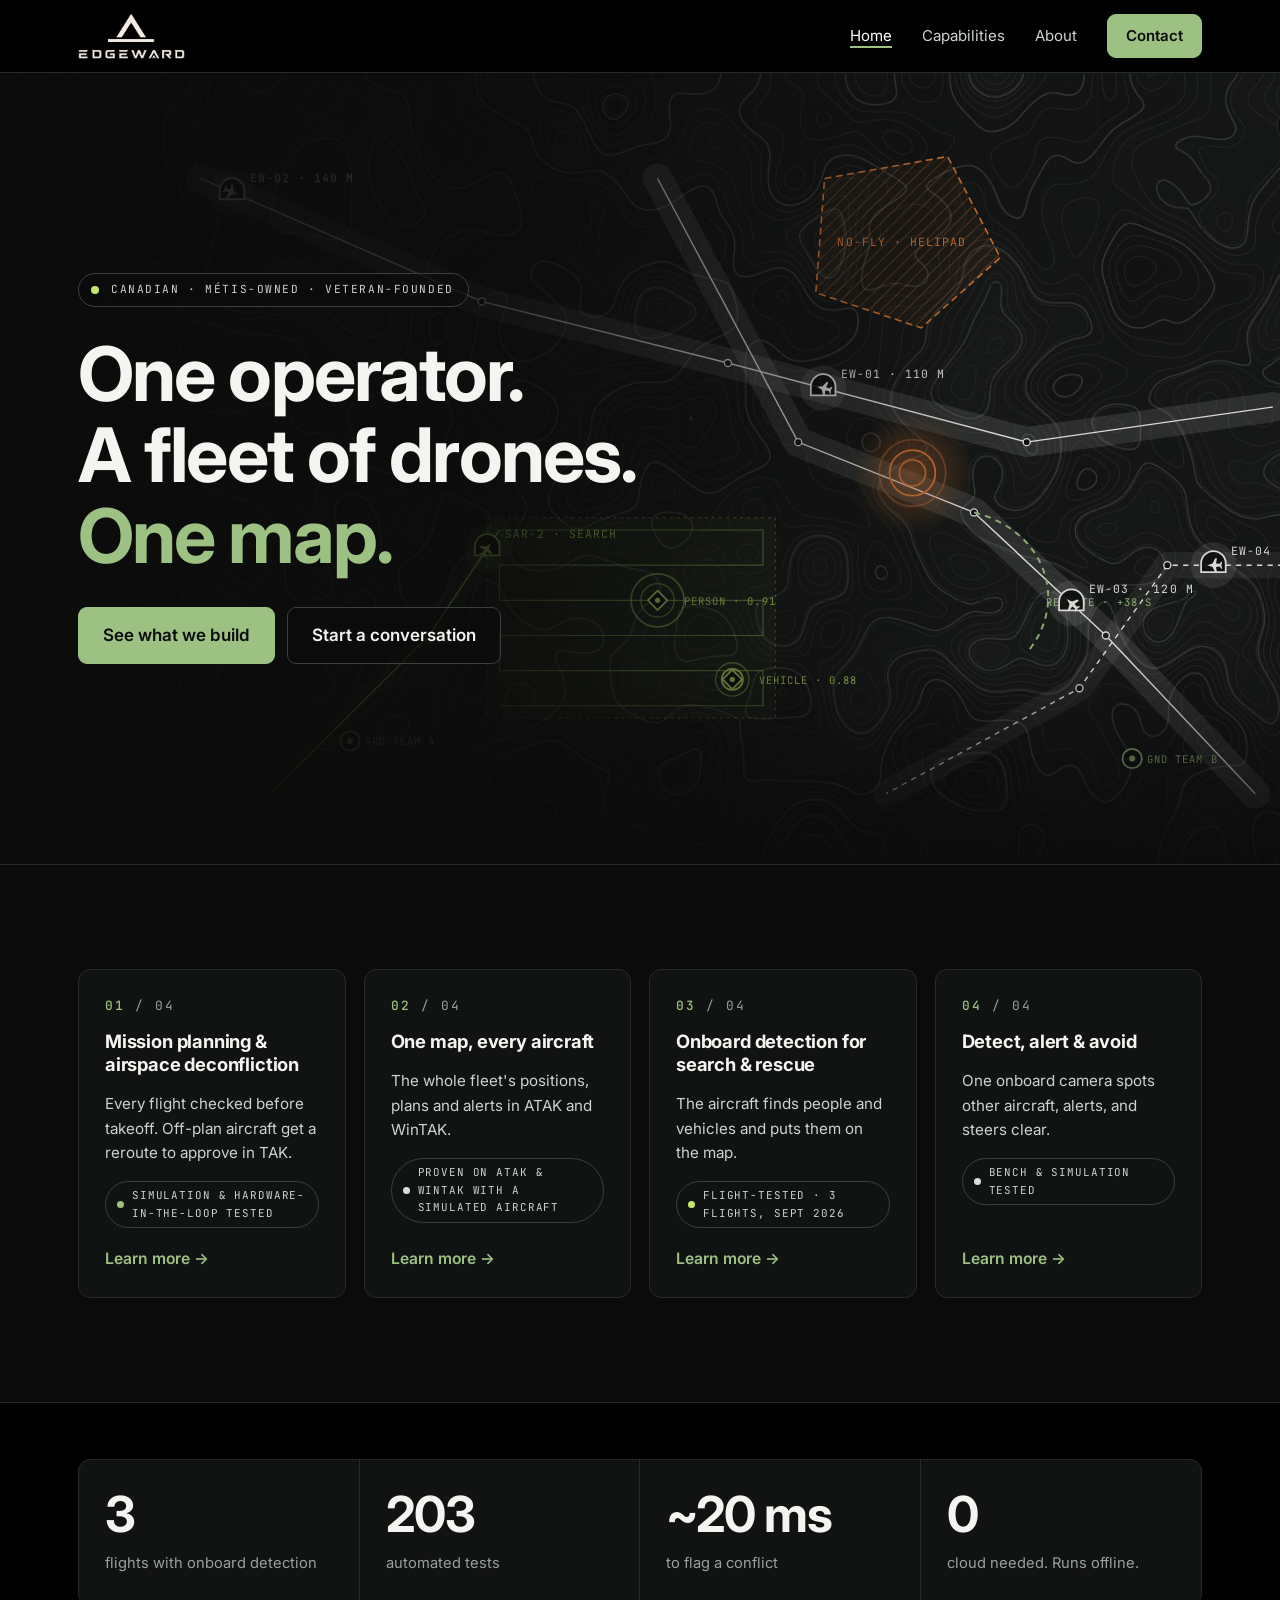
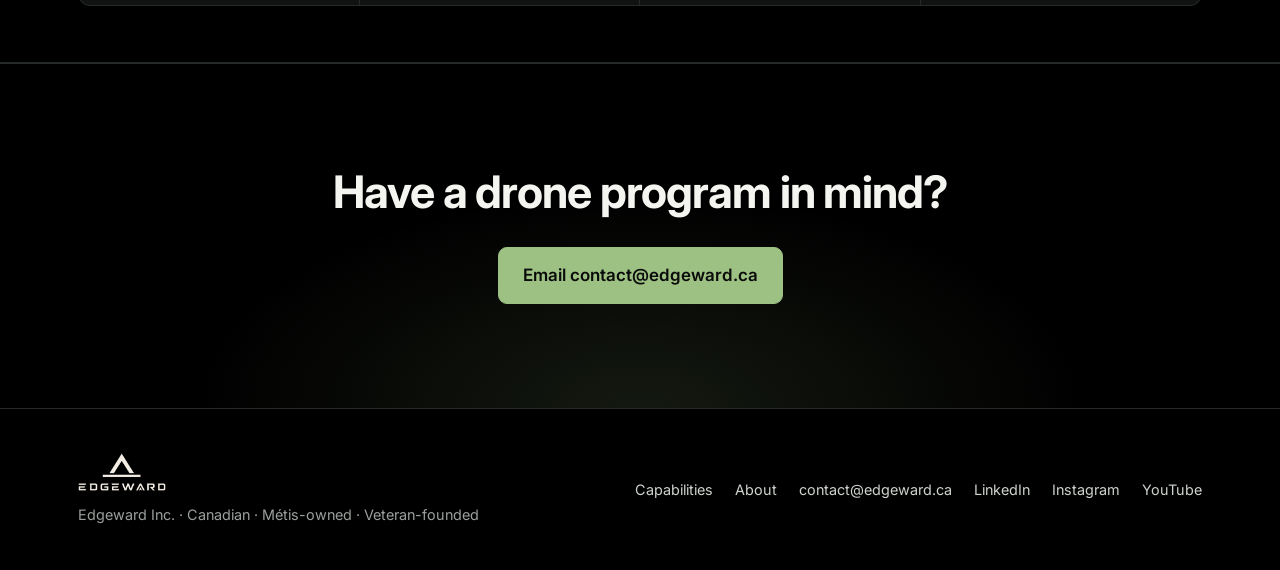
==== commit bd43dcc3: "Home: hero, capability tiles, proof strip, email close" ====
--- a/index.html
+++ b/index.html
@@ -42,7 +42,30 @@
   <div class="wrap">
     <div class="tag"><span class="dot"></span><span class="mono">Canadian · Métis-owned · Veteran-founded</span></div>
     <h1>One operator.<br>A fleet of drones.<br><span class="hl">One map.</span></h1>
-    <div class="btns"><a class="btn" href="capabilities.html">See what we build</a><a class="btn ghost" href="about.html">Start a conversation</a></div>
+    <div class="btns"><a class="btn" href="capabilities.html">See what we build</a><a class="btn ghost" href="contact.html">Start a conversation</a></div>
+  </div>
+</section>
+
+<section>
+  <div class="wrap">
+    <div class="capgrid rv"><a class="capcard" href="capabilities.html#deconfliction"><span class="num"><b>01</b> / 04</span><h3>Mission planning &amp; airspace deconfliction</h3><p>Every flight checked before takeoff. Off-plan aircraft get a reroute to approve in TAK.</p><div class="chips"><span class="chip sim">Simulation &amp; hardware-in-the-loop tested</span></div><span class="more">Learn more →</span></a><a class="capcard" href="capabilities.html#one-map"><span class="num"><b>02</b> / 04</span><h3>One map, every aircraft</h3><p>The whole fleet's positions, plans and alerts in ATAK and WinTAK.</p><div class="chips"><span class="chip bench">Proven on ATAK &amp; WinTAK with a simulated aircraft</span></div><span class="more">Learn more →</span></a><a class="capcard" href="capabilities.html#detection"><span class="num"><b>03</b> / 04</span><h3>Onboard detection for search &amp; rescue</h3><p>The aircraft finds people and vehicles and puts them on the map.</p><div class="chips"><span class="chip flight">Flight-tested · 3 flights, Sept 2026</span></div><span class="more">Learn more →</span></a><a class="capcard" href="capabilities.html#daa"><span class="num"><b>04</b> / 04</span><h3>Detect, alert &amp; avoid</h3><p>One onboard camera spots other aircraft, alerts, and steers clear.</p><div class="chips"><span class="chip bench">Bench &amp; simulation tested</span></div><span class="more">Learn more →</span></a></div>
+  </div>
+</section>
+
+<section class="alt" style="padding:56px 0">
+  <div class="wrap">
+    <div class="stats rv">
+      <div class="stat"><b>3</b><span>flights with onboard detection</span></div>
+      <div class="stat"><b>203</b><span>automated tests</span></div>
+      <div class="stat"><b>~20 ms</b><span>to flag a conflict</span></div>
+      <div class="stat"><b>0</b><span>cloud needed. Runs offline.</span></div>
+    </div>
+  </div>
+</section>
+<section class="cta">
+  <div class="wrap rv">
+    <h2>Have a drone program in mind?</h2>
+    <div class="btns"><a class="btn" href="mailto:contact@edgeward.ca">Email contact@edgeward.ca</a></div>
   </div>
 </section>
 </main>
--- a/assets/site.css
+++ b/assets/site.css
@@ -62,7 +62,7 @@
 .hero-foot .live{margin-left:auto;color:var(--muted)}
 .hero-foot .live::before{display:none}
 
-.hero-full{min-height:calc(100vh - 73px);min-height:calc(100svh - 73px)}
+.hero-full{min-height:min(88vh,800px)}
 .hero-full>.wrap{padding-bottom:90px}
 
 /* sections */
